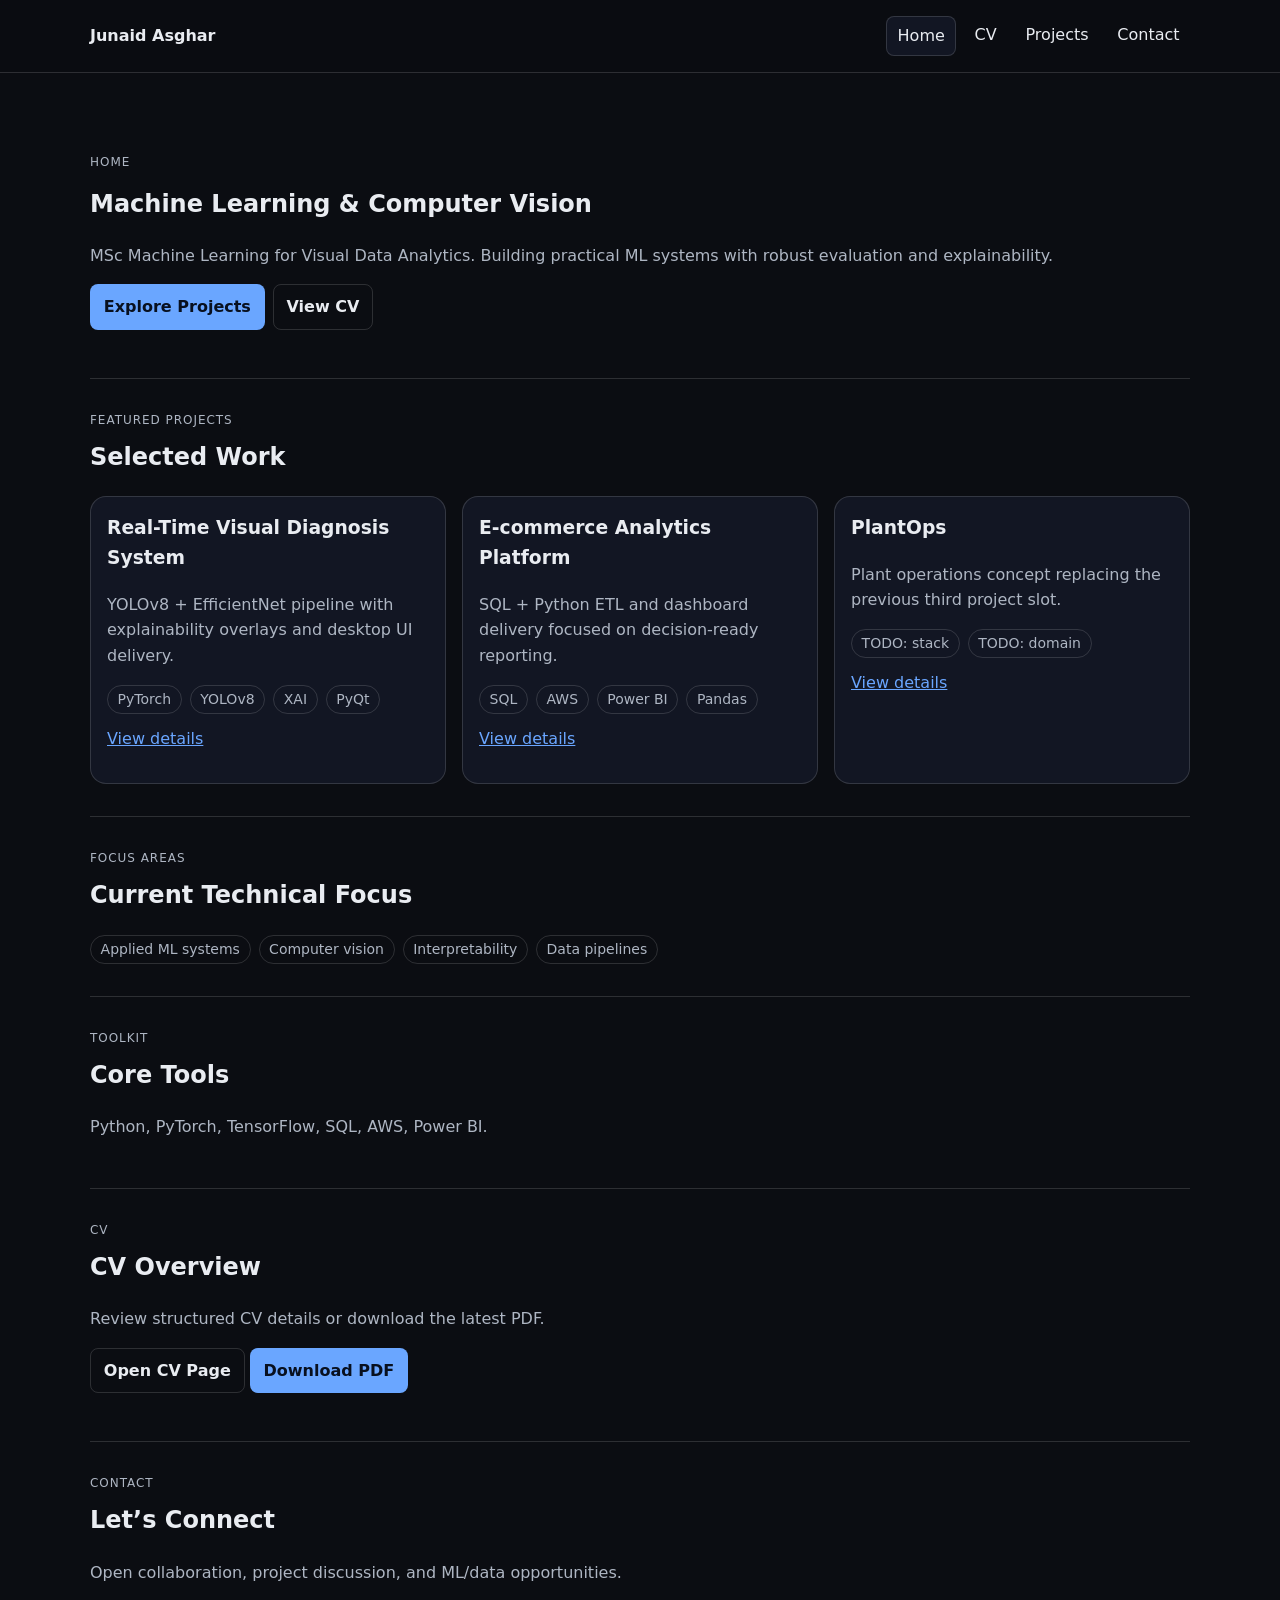
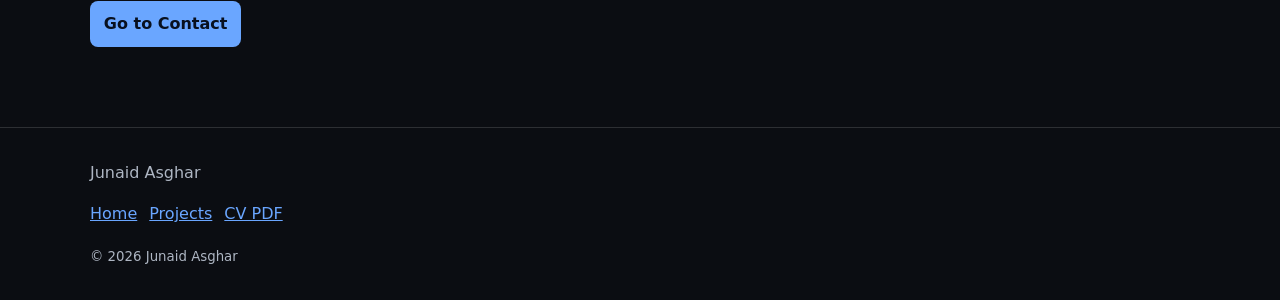
==== index.html @ 61a0ae65 "Refactor site into modular multi-page static architecture" ====
<!doctype html>
<html lang="en">
<head>
  <meta charset="utf-8" />
  <meta name="viewport" content="width=device-width,initial-scale=1" />
  <title>Junaid Asghar | Home</title>
  <meta name="description" content="Machine learning, computer vision, and analytics portfolio." />
  <link rel="stylesheet" href="assets/css/theme.css" />
  <link rel="stylesheet" href="assets/css/base.css" />
  <link rel="stylesheet" href="assets/css/layout.css" />
  <link rel="stylesheet" href="assets/css/components.css" />
  <link rel="stylesheet" href="assets/css/utilities.css" />
  <link rel="stylesheet" href="assets/css/animations.css" />
  <link rel="stylesheet" href="assets/css/pages/home.css" />
</head>
<body class="page-home">
  <a class="skip-link" href="#main-content">Skip to main content</a>
  <header class="site-header" data-site-header></header>

  <main id="main-content" class="site-main container">
    <section id="hero" class="hero stack" data-reveal>
      <p class="eyebrow">Home</p>
      <h1>Machine Learning & Computer Vision</h1>
      <p class="muted">MSc Machine Learning for Visual Data Analytics. Building practical ML systems with robust evaluation and explainability.</p>
      <div class="hero__cta">
        <a class="button" href="projects.html">Explore Projects</a>
        <a class="button button--ghost" href="cv.html">View CV</a>
      </div>
    </section>

    <section id="featured-projects" class="page-section" data-reveal>
      <p class="eyebrow">Featured Projects</p>
      <h2>Selected Work</h2>
      <div class="card-grid" data-home-projects></div>
    </section>

    <section id="focus-areas" class="page-section" data-reveal>
      <p class="eyebrow">Focus Areas</p>
      <h2>Current Technical Focus</h2>
      <ul class="tag-list">
        <li>Applied ML systems</li>
        <li>Computer vision</li>
        <li>Interpretability</li>
        <li>Data pipelines</li>
      </ul>
    </section>

    <section id="toolkit-teaser" class="page-section" data-reveal>
      <p class="eyebrow">Toolkit</p>
      <h2>Core Tools</h2>
      <p class="muted">Python, PyTorch, TensorFlow, SQL, AWS, Power BI.</p>
    </section>

    <section id="cv-teaser" class="page-section" data-reveal>
      <p class="eyebrow">CV</p>
      <h2>CV Overview</h2>
      <p class="muted">Review structured CV details or download the latest PDF.</p>
      <p>
        <a class="button button--ghost" href="cv.html">Open CV Page</a>
        <a class="button" href="assets/JunaidAsgharCV.pdf" target="_blank" rel="noreferrer">Download PDF</a>
      </p>
    </section>

    <section id="contact-cta" class="page-section" data-reveal>
      <p class="eyebrow">Contact</p>
      <h2>Let’s Connect</h2>
      <p class="muted">Open collaboration, project discussion, and ML/data opportunities.</p>
      <p><a class="button" href="contact.html">Go to Contact</a></p>
    </section>
  </main>

  <footer class="site-footer" data-site-footer></footer>

  <script type="module" src="assets/js/main.js"></script>
  <script type="module">
    import { projectsData } from "./assets/data/projects-data.js";

    const mount = document.querySelector("[data-home-projects]");
    if (mount) {
      mount.innerHTML = projectsData.slice(0, 3).map((project) => `
        <article class="card stack">
          <h3>${project.name || "TODO: Add project title"}</h3>
          <p class="muted">${project.summary || "TODO: Add verified project summary"}</p>
          <ul class="tag-list">${(project.tags || ["TODO: tag"]).map((tag) => `<li>${tag}</li>`).join("")}</ul>
          <p><a href="projects.html">View details</a></p>
        </article>
      `).join("");
    }
  </script>
</body>
</html>
---- assets/css/theme.css ----
:root {
  --color-bg: #0b0d12;
  --color-surface: #121623;
  --color-surface-2: #171d2c;
  --color-text: #e9ecf1;
  --color-muted: #aeb6c3;
  --color-accent: #6aa6ff;
  --color-border: rgba(255, 255, 255, 0.14);
  --focus-ring: 0 0 0 3px rgba(106, 166, 255, 0.4);

  --space-1: 0.25rem;
  --space-2: 0.5rem;
  --space-3: 0.75rem;
  --space-4: 1rem;
  --space-5: 1.5rem;
  --space-6: 2rem;
  --space-7: 3rem;

  --radius-sm: 0.5rem;
  --radius-md: 0.75rem;
  --radius-lg: 1rem;

  --font-sans: ui-sans-serif, system-ui, -apple-system, "Segoe UI", Roboto, Arial, sans-serif;
  --duration-fast: 160ms;
  --duration-base: 240ms;
  --easing-standard: ease;
}
---- assets/css/base.css ----
*,
*::before,
*::after {
  box-sizing: border-box;
}

html {
  scroll-behavior: smooth;
}

body {
  margin: 0;
  background: var(--color-bg);
  color: var(--color-text);
  font-family: var(--font-sans);
  line-height: 1.6;
}

img {
  max-width: 100%;
  display: block;
}

a {
  color: var(--color-accent);
}

a:focus-visible,
button:focus-visible {
  outline: none;
  box-shadow: var(--focus-ring);
}

h1,
h2,
h3,
h4,
p {
  margin-top: 0;
}

main {
  min-height: 60vh;
}
---- assets/css/layout.css ----
.container {
  width: min(1100px, 100% - 2rem);
  margin-inline: auto;
}

.site-header {
  border-bottom: 1px solid var(--color-border);
  background: rgba(11, 13, 18, 0.96);
  position: sticky;
  top: 0;
  z-index: 20;
}

.site-header__inner {
  display: flex;
  align-items: center;
  justify-content: space-between;
  gap: var(--space-4);
  padding-block: var(--space-4);
}

.site-main {
  padding-block: var(--space-6);
}

.page-section {
  padding-block: var(--space-6);
  border-top: 1px solid var(--color-border);
}

.page-section:first-child {
  border-top: 0;
  padding-top: 0;
}

.site-footer {
  border-top: 1px solid var(--color-border);
  padding-block: var(--space-6);
  color: var(--color-muted);
}
---- assets/css/components.css ----
.skip-link {
  position: absolute;
  left: -999px;
  top: auto;
}

.skip-link:focus {
  left: 1rem;
  top: 1rem;
  background: var(--color-accent);
  color: #08101f;
  font-weight: 700;
  padding: 0.6rem 0.85rem;
  border-radius: var(--radius-sm);
  z-index: 40;
}

.brand {
  color: var(--color-text);
  text-decoration: none;
  font-weight: 700;
}

.site-nav {
  display: flex;
  align-items: center;
  gap: var(--space-3);
}

.nav-toggle {
  display: none;
  border: 1px solid var(--color-border);
  border-radius: var(--radius-sm);
  background: transparent;
  color: var(--color-text);
  padding: 0.5rem 0.75rem;
}

.nav-links {
  display: flex;
  list-style: none;
  margin: 0;
  padding: 0;
  gap: var(--space-2);
}

.nav-links a {
  color: var(--color-text);
  text-decoration: none;
  display: inline-block;
  padding: 0.4rem 0.65rem;
  border-radius: var(--radius-sm);
}

.nav-links a[aria-current="page"] {
  background: var(--color-surface);
  border: 1px solid var(--color-border);
}

.button {
  display: inline-block;
  padding: 0.55rem 0.8rem;
  border-radius: var(--radius-sm);
  border: 1px solid transparent;
  background: var(--color-accent);
  color: #08101f;
  text-decoration: none;
  font-weight: 700;
}

.button--ghost {
  background: transparent;
  color: var(--color-text);
  border-color: var(--color-border);
}

.card-grid {
  display: grid;
  grid-template-columns: repeat(3, minmax(0, 1fr));
  gap: var(--space-4);
}

.card {
  background: var(--color-surface);
  border: 1px solid var(--color-border);
  border-radius: var(--radius-lg);
  padding: var(--space-4);
}

.tag-list,
.link-list,
.bullet-list {
  display: flex;
  flex-wrap: wrap;
  gap: var(--space-2);
  padding: 0;
  margin: 0;
  list-style: none;
}

.tag-list li {
  border: 1px solid var(--color-border);
  border-radius: 999px;
  padding: 0.15rem 0.6rem;
  color: var(--color-muted);
  font-size: 0.875rem;
}

.footer-links {
  list-style: none;
  display: flex;
  gap: var(--space-3);
  padding: 0;
}

@media (max-width: 900px) {
  .card-grid {
    grid-template-columns: 1fr;
  }

  .nav-toggle {
    display: inline-block;
  }

  .nav-links {
    display: none;
    position: absolute;
    top: calc(100% + 0.25rem);
    right: 1rem;
    background: var(--color-surface-2);
    border: 1px solid var(--color-border);
    border-radius: var(--radius-md);
    padding: var(--space-2);
    min-width: 12rem;
    flex-direction: column;
  }

  .site-nav[data-open="true"] .nav-links {
    display: flex;
  }
}
---- assets/css/utilities.css ----
.muted {
  color: var(--color-muted);
}

.eyebrow {
  text-transform: uppercase;
  letter-spacing: 0.08em;
  font-size: 0.75rem;
  color: var(--color-muted);
  margin-bottom: var(--space-2);
}

.stack > * + * {
  margin-top: var(--space-3);
}

.sr-only {
  position: absolute;
  width: 1px;
  height: 1px;
  padding: 0;
  margin: -1px;
  overflow: hidden;
  clip: rect(0, 0, 0, 0);
  border: 0;
}
---- assets/css/animations.css ----
[data-reveal] {
  opacity: 0;
  transform: translateY(12px);
  transition: opacity var(--duration-base) var(--easing-standard), transform var(--duration-base) var(--easing-standard);
}

[data-reveal].is-visible {
  opacity: 1;
  transform: translateY(0);
}

@media (prefers-reduced-motion: reduce) {
  html {
    scroll-behavior: auto;
  }

  [data-reveal] {
    opacity: 1;
    transform: none;
    transition: none;
  }
}
---- assets/css/pages/home.css ----
.page-home .hero {
  padding-block: var(--space-7);
}

.page-home .hero__cta {
  display: flex;
  gap: var(--space-2);
  flex-wrap: wrap;
}
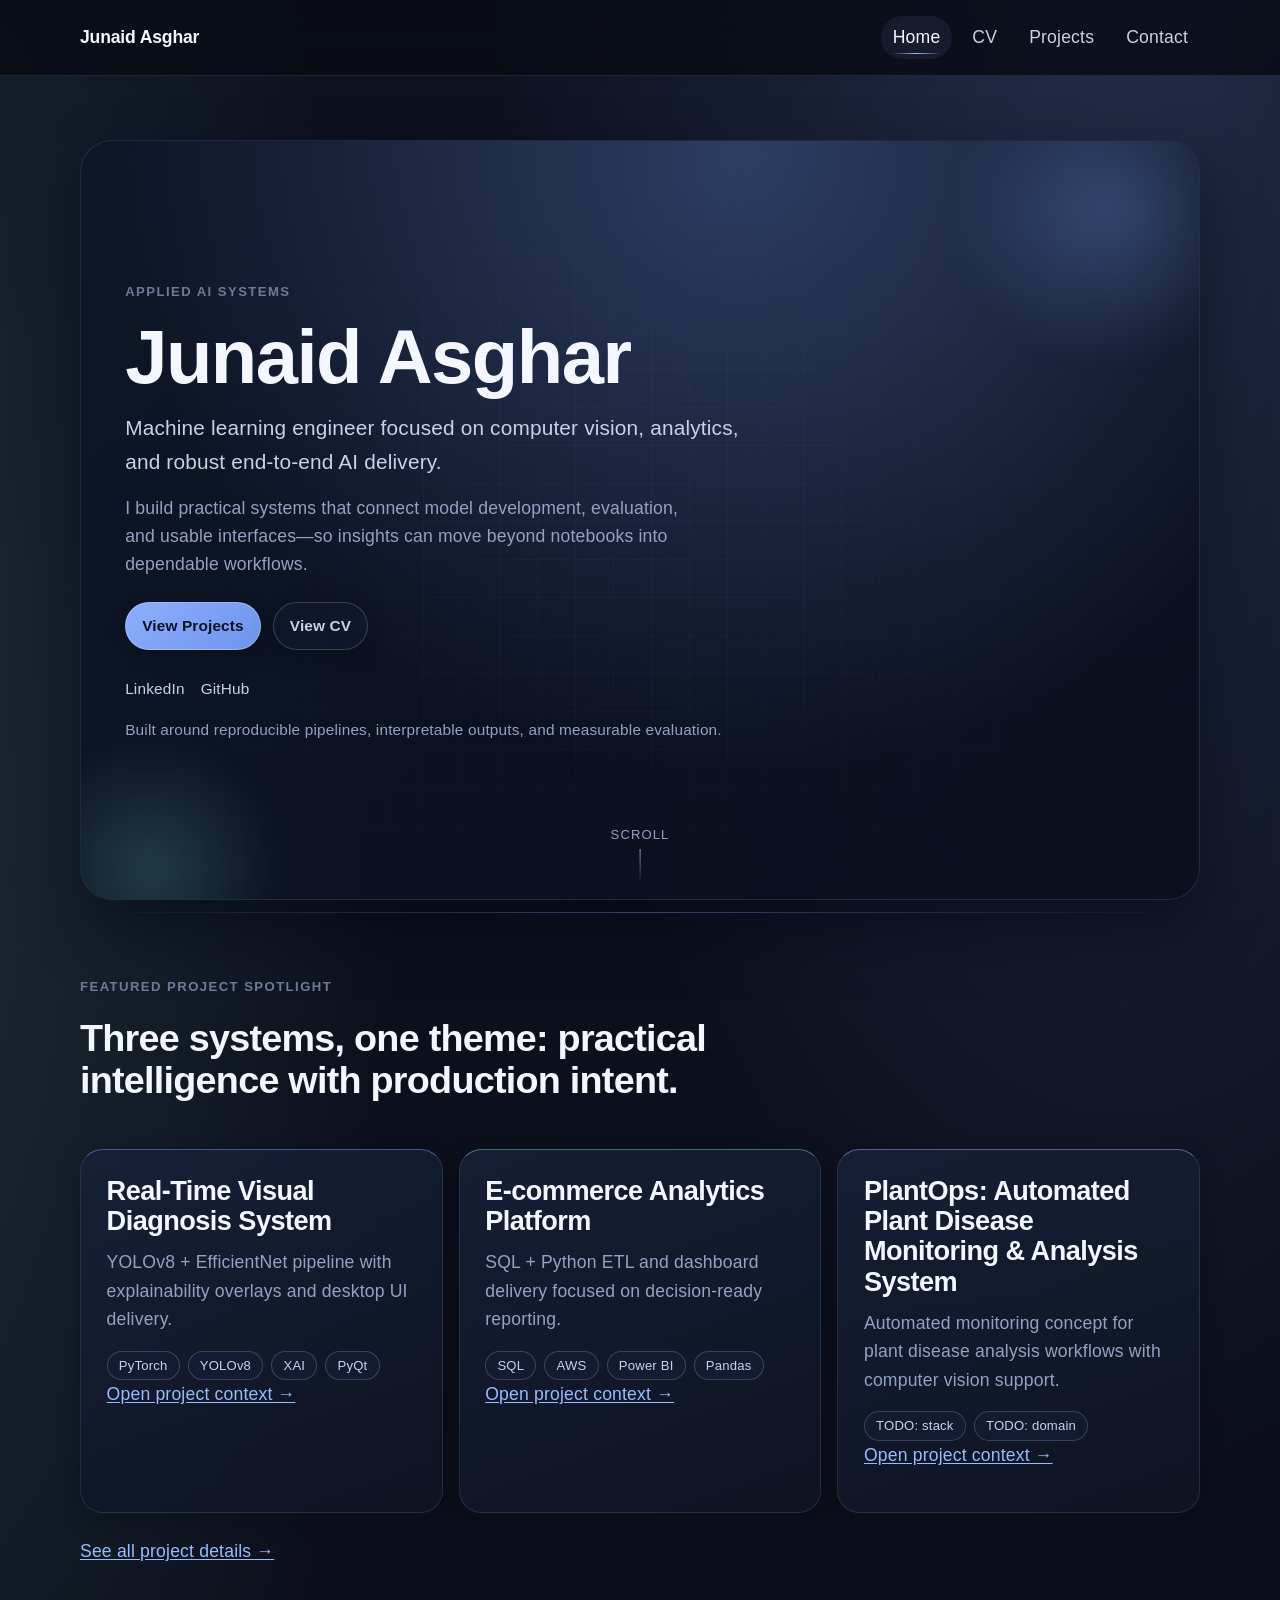
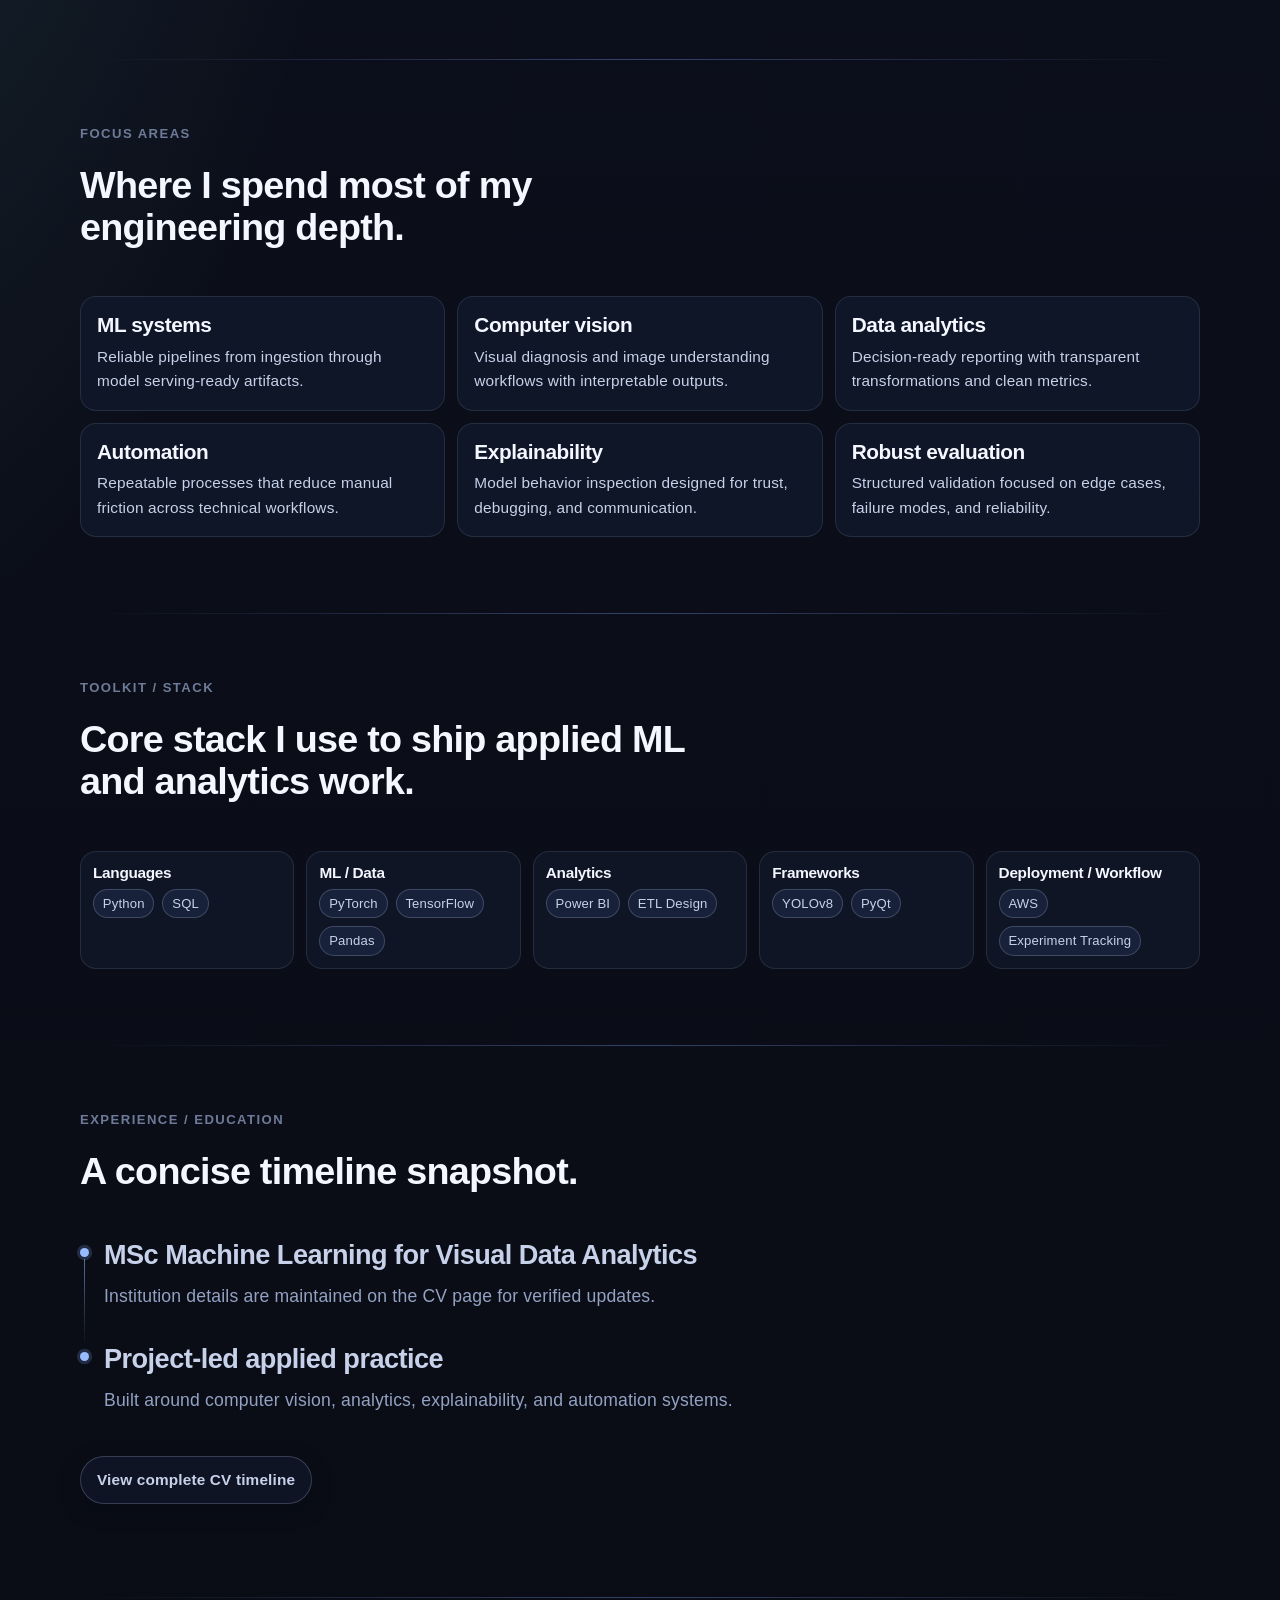
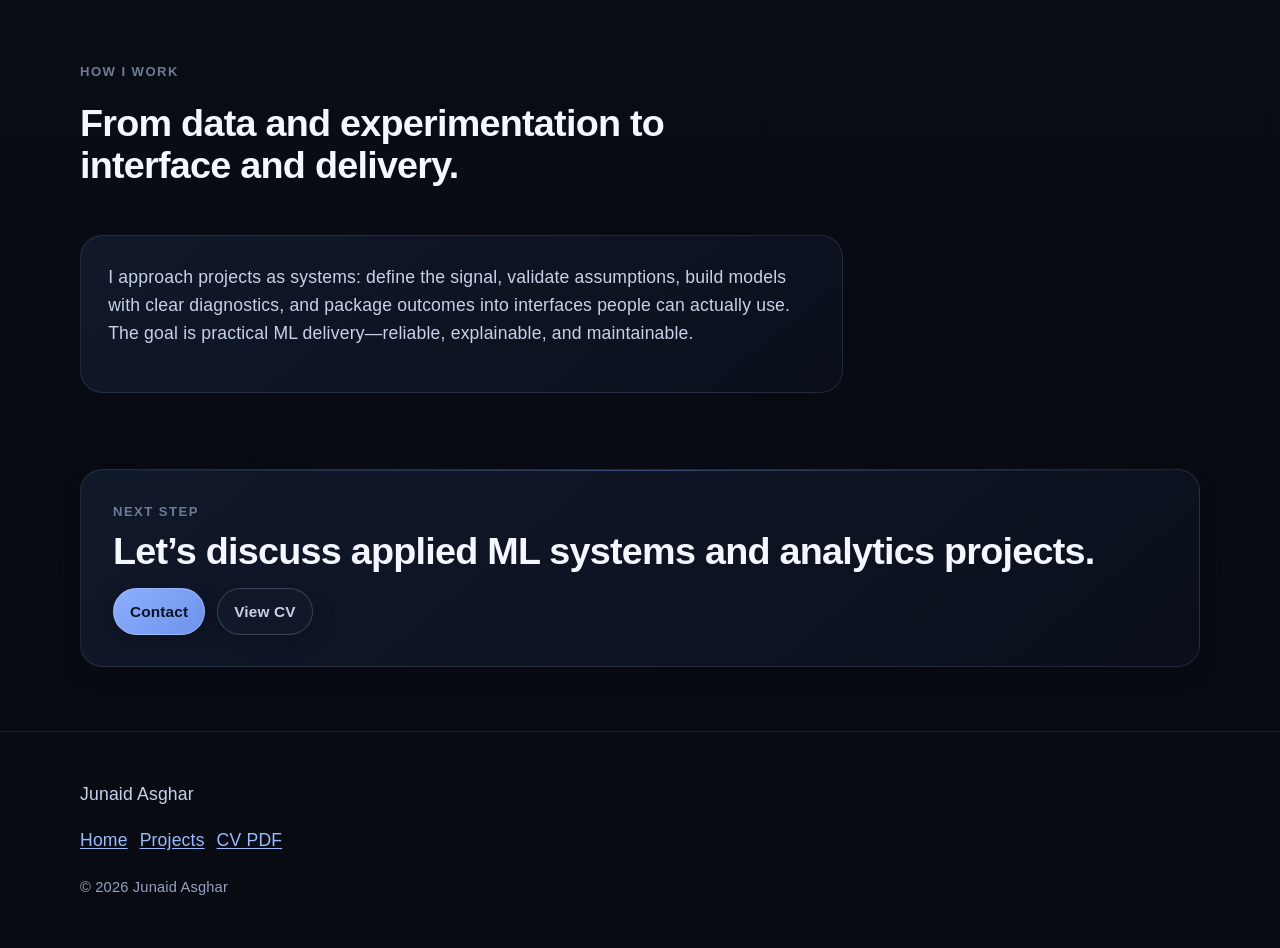
==== commit 6785dae9: "Redesign home page into cinematic premium landing experience" ====
--- a/index.html
+++ b/index.html
@@ -3,8 +3,8 @@
 <head>
   <meta charset="utf-8" />
   <meta name="viewport" content="width=device-width,initial-scale=1" />
-  <title>Junaid Asghar | Home</title>
-  <meta name="description" content="Machine learning, computer vision, and analytics portfolio." />
+  <title>Junaid Asghar | Applied ML Systems</title>
+  <meta name="description" content="Portfolio of Junaid Asghar focused on applied machine learning, computer vision, analytics, and production-minded AI systems." />
   <link rel="stylesheet" href="assets/css/theme.css" />
   <link rel="stylesheet" href="assets/css/base.css" />
   <link rel="stylesheet" href="assets/css/layout.css" />
@@ -18,54 +18,117 @@
   <header class="site-header" data-site-header></header>
 
   <main id="main-content" class="site-main container">
-    <section id="hero" class="hero stack" data-reveal>
-      <p class="eyebrow">Home</p>
-      <h1>Machine Learning & Computer Vision</h1>
-      <p class="muted">MSc Machine Learning for Visual Data Analytics. Building practical ML systems with robust evaluation and explainability.</p>
-      <div class="hero__cta">
-        <a class="button" href="projects.html">Explore Projects</a>
-        <a class="button button--ghost" href="cv.html">View CV</a>
+    <section id="hero" class="hero hero--cinematic" data-reveal>
+      <div class="hero__backdrop" aria-hidden="true">
+        <span class="hero__glow hero__glow--one"></span>
+        <span class="hero__glow hero__glow--two"></span>
+        <span class="hero__grid"></span>
+      </div>
+
+      <div class="hero__content">
+        <p class="eyebrow hero__kicker" data-stagger>Applied AI Systems</p>
+        <h1 class="hero__name" data-stagger>Junaid Asghar</h1>
+        <p class="hero__title" data-stagger>
+          Machine learning engineer focused on computer vision, analytics, and robust end-to-end AI delivery.
+        </p>
+        <p class="hero__intro muted" data-stagger>
+          I build practical systems that connect model development, evaluation, and usable interfaces—so insights can move beyond notebooks into dependable workflows.
+        </p>
+
+        <div class="hero__cta" data-stagger>
+          <a class="button button--cta" href="projects.html">View Projects</a>
+          <a class="button button--ghost button--cta" href="assets/JunaidAsgharCV.pdf" target="_blank" rel="noreferrer">View CV</a>
+        </div>
+
+        <ul class="hero__social" aria-label="Social links" data-stagger>
+          <li><a href="https://www.linkedin.com/in/junaid-asghar453/" target="_blank" rel="noreferrer">LinkedIn</a></li>
+          <li><a href="https://github.com/jasgh14" target="_blank" rel="noreferrer">GitHub</a></li>
+        </ul>
+
+        <p class="hero__microcopy" data-stagger>Built around reproducible pipelines, interpretable outputs, and measurable evaluation.</p>
+      </div>
+
+      <a class="hero__scroll-cue" href="#featured-spotlight" aria-label="Scroll to featured projects">
+        <span>Scroll</span>
+      </a>
+    </section>
+
+    <section id="featured-spotlight" class="page-section featured-spotlight" data-reveal>
+      <div class="section-header">
+        <p class="eyebrow">Featured Project Spotlight</p>
+        <h2>Three systems, one theme: practical intelligence with production intent.</h2>
+      </div>
+      <div class="spotlight-grid" data-home-projects></div>
+      <p class="featured-spotlight__link"><a href="projects.html">See all project details →</a></p>
+    </section>
+
+    <section id="focus-areas" class="page-section" data-reveal>
+      <div class="section-header">
+        <p class="eyebrow">Focus Areas</p>
+        <h2>Where I spend most of my engineering depth.</h2>
+      </div>
+      <div class="focus-areas-grid">
+        <article class="focus-pill"><h3>ML systems</h3><p>Reliable pipelines from ingestion through model serving-ready artifacts.</p></article>
+        <article class="focus-pill"><h3>Computer vision</h3><p>Visual diagnosis and image understanding workflows with interpretable outputs.</p></article>
+        <article class="focus-pill"><h3>Data analytics</h3><p>Decision-ready reporting with transparent transformations and clean metrics.</p></article>
+        <article class="focus-pill"><h3>Automation</h3><p>Repeatable processes that reduce manual friction across technical workflows.</p></article>
+        <article class="focus-pill"><h3>Explainability</h3><p>Model behavior inspection designed for trust, debugging, and communication.</p></article>
+        <article class="focus-pill"><h3>Robust evaluation</h3><p>Structured validation focused on edge cases, failure modes, and reliability.</p></article>
       </div>
     </section>
 
-    <section id="featured-projects" class="page-section" data-reveal>
-      <p class="eyebrow">Featured Projects</p>
-      <h2>Selected Work</h2>
-      <div class="card-grid" data-home-projects></div>
+    <section id="toolkit-strip" class="page-section" data-reveal>
+      <div class="section-header">
+        <p class="eyebrow">Toolkit / Stack</p>
+        <h2>Core stack I use to ship applied ML and analytics work.</h2>
+      </div>
+      <div class="stack-strip">
+        <article class="stack-strip__group"><h3>Languages</h3><ul><li>Python</li><li>SQL</li></ul></article>
+        <article class="stack-strip__group"><h3>ML / Data</h3><ul><li>PyTorch</li><li>TensorFlow</li><li>Pandas</li></ul></article>
+        <article class="stack-strip__group"><h3>Analytics</h3><ul><li>Power BI</li><li>ETL Design</li></ul></article>
+        <article class="stack-strip__group"><h3>Frameworks</h3><ul><li>YOLOv8</li><li>PyQt</li></ul></article>
+        <article class="stack-strip__group"><h3>Deployment / Workflow</h3><ul><li>AWS</li><li>Experiment Tracking</li></ul></article>
+      </div>
     </section>
 
-    <section id="focus-areas" class="page-section" data-reveal>
-      <p class="eyebrow">Focus Areas</p>
-      <h2>Current Technical Focus</h2>
-      <ul class="tag-list">
-        <li>Applied ML systems</li>
-        <li>Computer vision</li>
-        <li>Interpretability</li>
-        <li>Data pipelines</li>
-      </ul>
+    <section id="experience-education" class="page-section" data-reveal>
+      <div class="section-header">
+        <p class="eyebrow">Experience / Education</p>
+        <h2>A concise timeline snapshot.</h2>
+      </div>
+      <ol class="timeline timeline--teaser">
+        <li class="timeline__item">
+          <h3>MSc Machine Learning for Visual Data Analytics</h3>
+          <p class="muted">Institution details are maintained on the CV page for verified updates.</p>
+        </li>
+        <li class="timeline__item">
+          <h3>Project-led applied practice</h3>
+          <p class="muted">Built around computer vision, analytics, explainability, and automation systems.</p>
+        </li>
+      </ol>
+      <p><a class="button button--ghost" href="cv.html">View complete CV timeline</a></p>
     </section>
 
-    <section id="toolkit-teaser" class="page-section" data-reveal>
-      <p class="eyebrow">Toolkit</p>
-      <h2>Core Tools</h2>
-      <p class="muted">Python, PyTorch, TensorFlow, SQL, AWS, Power BI.</p>
+    <section id="approach" class="page-section" data-reveal>
+      <div class="section-header">
+        <p class="eyebrow">How I Work</p>
+        <h2>From data and experimentation to interface and delivery.</h2>
+      </div>
+      <article class="approach-panel">
+        <p>
+          I approach projects as systems: define the signal, validate assumptions, build models with clear diagnostics, and package outcomes into interfaces people can actually use.
+          The goal is practical ML delivery—reliable, explainable, and maintainable.
+        </p>
+      </article>
     </section>
 
-    <section id="cv-teaser" class="page-section" data-reveal>
-      <p class="eyebrow">CV</p>
-      <h2>CV Overview</h2>
-      <p class="muted">Review structured CV details or download the latest PDF.</p>
-      <p>
-        <a class="button button--ghost" href="cv.html">Open CV Page</a>
-        <a class="button" href="assets/JunaidAsgharCV.pdf" target="_blank" rel="noreferrer">Download PDF</a>
-      </p>
-    </section>
-
-    <section id="contact-cta" class="page-section" data-reveal>
-      <p class="eyebrow">Contact</p>
-      <h2>Let’s Connect</h2>
-      <p class="muted">Open collaboration, project discussion, and ML/data opportunities.</p>
-      <p><a class="button" href="contact.html">Go to Contact</a></p>
+    <section id="final-cta" class="page-section cta-ribbon" data-reveal>
+      <p class="eyebrow">Next Step</p>
+      <h2>Let’s discuss applied ML systems and analytics projects.</h2>
+      <div class="cta-ribbon__actions">
+        <a class="button button--cta" href="contact.html">Contact</a>
+        <a class="button button--ghost button--cta" href="assets/JunaidAsgharCV.pdf" target="_blank" rel="noreferrer">View CV</a>
+      </div>
     </section>
   </main>
 
@@ -75,16 +138,44 @@
   <script type="module">
     import { projectsData } from "./assets/data/projects-data.js";
 
+    const spotlightNames = [
+      "Real-Time Visual Diagnosis System",
+      "E-commerce Analytics Platform",
+      "PlantOps: Automated Plant Disease Monitoring & Analysis System"
+    ];
+
     const mount = document.querySelector("[data-home-projects]");
     if (mount) {
-      mount.innerHTML = projectsData.slice(0, 3).map((project) => `
-        <article class="card stack">
-          <h3>${project.name || "TODO: Add project title"}</h3>
-          <p class="muted">${project.summary || "TODO: Add verified project summary"}</p>
-          <ul class="tag-list">${(project.tags || ["TODO: tag"]).map((tag) => `<li>${tag}</li>`).join("")}</ul>
-          <p><a href="projects.html">View details</a></p>
-        </article>
-      `).join("");
+      const spotlightProjects = spotlightNames
+        .map((name) => projectsData.find((project) => project.name === name))
+        .filter(Boolean);
+
+      mount.innerHTML = spotlightProjects
+        .map((project, index) => `
+          <article class="spotlight-card spotlight-card--${index + 1}" data-stagger>
+            <h3>${project.name}</h3>
+            <p class="muted">${project.summary || "TODO: Add verified project summary."}</p>
+            <ul class="tag-list">${(project.tags || []).map((tag) => `<li>${tag}</li>`).join("")}</ul>
+            <p><a href="projects.html">Open project context →</a></p>
+          </article>
+        `)
+        .join("");
+    }
+
+    const staggerItems = document.querySelectorAll("[data-stagger]");
+    staggerItems.forEach((item, index) => {
+      item.style.transitionDelay = `${Math.min(index * 55, 380)}ms`;
+    });
+
+    const hero = document.querySelector(".hero--cinematic");
+    if (hero && !window.matchMedia("(prefers-reduced-motion: reduce)").matches) {
+      hero.addEventListener("pointermove", (event) => {
+        const rect = hero.getBoundingClientRect();
+        const x = ((event.clientX - rect.left) / rect.width) * 100;
+        const y = ((event.clientY - rect.top) / rect.height) * 100;
+        hero.style.setProperty("--hero-spot-x", `${x}%`);
+        hero.style.setProperty("--hero-spot-y", `${y}%`);
+      });
     }
   </script>
 </body>
--- a/assets/css/theme.css
+++ b/assets/css/theme.css
@@ -1,13 +1,51 @@
 :root {
-  --color-bg: #0b0d12;
-  --color-surface: #121623;
-  --color-surface-2: #171d2c;
-  --color-text: #e9ecf1;
-  --color-muted: #aeb6c3;
-  --color-accent: #6aa6ff;
-  --color-border: rgba(255, 255, 255, 0.14);
-  --focus-ring: 0 0 0 3px rgba(106, 166, 255, 0.4);
+  color-scheme: dark;
 
+  /* Core backgrounds */
+  --color-bg-canvas: #06070c;
+  --color-bg: #090b12;
+  --color-bg-elevated: #0d1120;
+
+  /* Surface layers */
+  --color-surface-1: rgba(18, 25, 42, 0.72);
+  --color-surface-2: rgba(24, 33, 56, 0.8);
+  --color-surface-3: rgba(32, 42, 70, 0.86);
+  --color-surface-solid: #131a2d;
+
+  /* Legacy aliases */
+  --color-surface: var(--color-surface-1);
+  --color-muted: var(--color-text-muted);
+
+  /* Text hierarchy */
+  --color-text: #f4f7ff;
+  --color-text-soft: #c7d2ea;
+  --color-text-muted: #93a2c2;
+  --color-text-subtle: #6e7b98;
+
+  /* Accent system */
+  --color-accent: #7fa8ff;
+  --color-accent-strong: #99bbff;
+  --color-accent-emphasis: #77e0cb;
+  --color-accent-glow: rgba(127, 168, 255, 0.36);
+
+  /* Borders and dividers */
+  --color-border-soft: rgba(198, 214, 255, 0.12);
+  --color-border: rgba(198, 214, 255, 0.22);
+  --color-border-strong: rgba(205, 219, 255, 0.35);
+  --color-divider: linear-gradient(90deg, rgba(127, 168, 255, 0), rgba(127, 168, 255, 0.35), rgba(127, 168, 255, 0));
+
+  /* Shadows and glow */
+  --shadow-sm: 0 6px 20px rgba(6, 10, 20, 0.36);
+  --shadow-md: 0 14px 38px rgba(4, 8, 20, 0.42);
+  --shadow-lg: 0 28px 64px rgba(2, 6, 18, 0.48);
+  --shadow-glow: 0 0 0 1px rgba(153, 187, 255, 0.18), 0 0 32px rgba(127, 168, 255, 0.16);
+
+  /* Blur and glass */
+  --glass-blur-sm: blur(8px);
+  --glass-blur-md: blur(16px);
+  --glass-border: linear-gradient(135deg, rgba(255, 255, 255, 0.26), rgba(255, 255, 255, 0.04));
+
+  /* Spacing scale */
   --space-1: 0.25rem;
   --space-2: 0.5rem;
   --space-3: 0.75rem;
@@ -15,13 +53,49 @@
   --space-5: 1.5rem;
   --space-6: 2rem;
   --space-7: 3rem;
+  --space-8: 4rem;
+  --space-9: 5rem;
+  --space-10: 7rem;
 
-  --radius-sm: 0.5rem;
-  --radius-md: 0.75rem;
-  --radius-lg: 1rem;
+  /* Radius scale */
+  --radius-2xs: 0.35rem;
+  --radius-xs: 0.5rem;
+  --radius-sm: 0.75rem;
+  --radius-md: 1rem;
+  --radius-lg: 1.4rem;
+  --radius-xl: 2rem;
+  --radius-pill: 999px;
 
-  --font-sans: ui-sans-serif, system-ui, -apple-system, "Segoe UI", Roboto, Arial, sans-serif;
+  /* Typography scale */
+  --font-sans: "Inter", "Manrope", "Satoshi", "Segoe UI", Roboto, Arial, sans-serif;
+  --font-display: "Sora", "Plus Jakarta Sans", "Avenir Next", "Inter", sans-serif;
+  --font-mono: ui-monospace, SFMono-Regular, Menlo, Monaco, Consolas, "Liberation Mono", monospace;
+
+  --text-xs: clamp(0.75rem, 0.72rem + 0.14vw, 0.82rem);
+  --text-sm: clamp(0.875rem, 0.84rem + 0.18vw, 0.96rem);
+  --text-base: clamp(1rem, 0.96rem + 0.24vw, 1.1rem);
+  --text-md: clamp(1.125rem, 1.05rem + 0.35vw, 1.3rem);
+  --text-lg: clamp(1.35rem, 1.2rem + 0.62vw, 1.7rem);
+  --text-xl: clamp(1.7rem, 1.4rem + 1.2vw, 2.4rem);
+  --text-2xl: clamp(2.2rem, 1.8rem + 2vw, 3.2rem);
+
+  --leading-tight: 1.12;
+  --leading-base: 1.6;
+  --leading-relaxed: 1.75;
+
+  /* Containers */
+  --container-narrow: 760px;
+  --container-base: 1120px;
+  --container-wide: 1320px;
+
+  /* Motion */
+  --duration-instant: 80ms;
   --duration-fast: 160ms;
-  --duration-base: 240ms;
-  --easing-standard: ease;
+  --duration-base: 260ms;
+  --duration-slow: 480ms;
+  --duration-glide: 720ms;
+  --easing-standard: cubic-bezier(0.2, 0.72, 0.22, 1);
+  --easing-emphasis: cubic-bezier(0.22, 1, 0.36, 1);
+
+  --focus-ring: 0 0 0 2px rgba(8, 11, 20, 0.95), 0 0 0 4px rgba(127, 168, 255, 0.72);
 }
--- a/assets/css/base.css
+++ b/assets/css/base.css
@@ -10,10 +10,30 @@
 
 body {
   margin: 0;
-  background: var(--color-bg);
+  min-height: 100vh;
+  background:
+    radial-gradient(70% 58% at 88% -6%, rgba(127, 168, 255, 0.2), transparent 72%),
+    radial-gradient(60% 46% at -14% 20%, rgba(119, 224, 203, 0.15), transparent 76%),
+    linear-gradient(180deg, var(--color-bg-elevated), var(--color-bg));
   color: var(--color-text);
   font-family: var(--font-sans);
-  line-height: 1.6;
+  font-size: var(--text-base);
+  line-height: var(--leading-base);
+  letter-spacing: 0.01em;
+  position: relative;
+}
+
+body::before {
+  content: "";
+  position: fixed;
+  inset: 0;
+  pointer-events: none;
+  background-image:
+    linear-gradient(rgba(255, 255, 255, 0.02) 1px, transparent 1px),
+    linear-gradient(90deg, rgba(255, 255, 255, 0.02) 1px, transparent 1px);
+  background-size: 44px 44px;
+  mask-image: radial-gradient(circle at center, black 12%, transparent 82%);
+  z-index: -1;
 }
 
 img {
@@ -22,11 +42,18 @@
 }
 
 a {
-  color: var(--color-accent);
+  color: var(--color-accent-strong);
+  text-underline-offset: 0.14em;
+}
+
+a:hover {
+  color: var(--color-text);
 }
 
 a:focus-visible,
-button:focus-visible {
+button:focus-visible,
+[role="button"]:focus-visible,
+[tabindex]:focus-visible {
   outline: none;
   box-shadow: var(--focus-ring);
 }
@@ -39,6 +66,59 @@
   margin-top: 0;
 }
 
+h1,
+h2,
+h3,
+h4 {
+  font-family: var(--font-display);
+  letter-spacing: -0.02em;
+  line-height: var(--leading-tight);
+}
+
+h1 {
+  font-size: var(--text-2xl);
+  margin-bottom: var(--space-5);
+}
+
+h2 {
+  font-size: var(--text-xl);
+  margin-bottom: var(--space-4);
+}
+
+h3 {
+  font-size: var(--text-lg);
+  margin-bottom: var(--space-3);
+}
+
+h4 {
+  font-size: var(--text-md);
+  margin-bottom: var(--space-2);
+}
+
+p,
+li {
+  color: var(--color-text-soft);
+}
+
 main {
   min-height: 60vh;
 }
+
+@media (max-width: 700px) {
+  body {
+    background:
+      radial-gradient(80% 50% at 82% -6%, rgba(127, 168, 255, 0.14), transparent 72%),
+      radial-gradient(70% 45% at -20% 24%, rgba(119, 224, 203, 0.12), transparent 74%),
+      linear-gradient(180deg, var(--color-bg-elevated), var(--color-bg));
+  }
+
+  body::before {
+    opacity: 0.45;
+  }
+}
+
+@media (prefers-reduced-motion: reduce) {
+  html {
+    scroll-behavior: auto;
+  }
+}
--- a/assets/css/layout.css
+++ b/assets/css/layout.css
@@ -1,11 +1,23 @@
-.container {
-  width: min(1100px, 100% - 2rem);
+.container,
+.container--base {
+  width: min(var(--container-base), calc(100% - 2.5rem));
+  margin-inline: auto;
+}
+
+.container--narrow {
+  width: min(var(--container-narrow), calc(100% - 2.5rem));
+  margin-inline: auto;
+}
+
+.container--wide {
+  width: min(var(--container-wide), calc(100% - 2.5rem));
   margin-inline: auto;
 }
 
 .site-header {
-  border-bottom: 1px solid var(--color-border);
-  background: rgba(11, 13, 18, 0.96);
+  border-bottom: 1px solid var(--color-border-soft);
+  background: rgba(8, 11, 20, 0.82);
+  backdrop-filter: var(--glass-blur-md);
   position: sticky;
   top: 0;
   z-index: 20;
@@ -20,21 +32,109 @@
 }
 
 .site-main {
-  padding-block: var(--space-6);
+  padding-block: var(--space-8);
 }
 
 .page-section {
-  padding-block: var(--space-6);
-  border-top: 1px solid var(--color-border);
+  position: relative;
+  padding-block: var(--space-8);
+}
+
+.page-section::before {
+  content: "";
+  position: absolute;
+  top: 0;
+  left: 0;
+  right: 0;
+  height: 1px;
+  background: var(--color-divider);
 }
 
 .page-section:first-child {
-  border-top: 0;
   padding-top: 0;
 }
 
+.page-section:first-child::before {
+  display: none;
+}
+
+.section-shell {
+  border: 1px solid var(--color-border-soft);
+  background: var(--color-surface-1);
+  backdrop-filter: var(--glass-blur-sm);
+  border-radius: var(--radius-lg);
+  padding: clamp(1.25rem, 1rem + 1vw, 2.2rem);
+  box-shadow: var(--shadow-sm);
+}
+
 .site-footer {
-  border-top: 1px solid var(--color-border);
-  padding-block: var(--space-6);
-  color: var(--color-muted);
+  border-top: 1px solid var(--color-border-soft);
+  padding-block: var(--space-7);
+  color: var(--color-text-muted);
 }
+
+.grid-2,
+.grid-3,
+.grid-4 {
+  display: grid;
+  gap: var(--space-5);
+}
+
+.grid-2 {
+  grid-template-columns: repeat(2, minmax(0, 1fr));
+}
+
+.grid-3 {
+  grid-template-columns: repeat(3, minmax(0, 1fr));
+}
+
+.grid-4 {
+  grid-template-columns: repeat(4, minmax(0, 1fr));
+}
+
+.section-header {
+  display: grid;
+  gap: var(--space-3);
+  margin-bottom: var(--space-6);
+  max-width: 68ch;
+}
+
+@media (max-width: 1100px) {
+  .grid-4 {
+    grid-template-columns: repeat(2, minmax(0, 1fr));
+  }
+}
+
+@media (max-width: 900px) {
+  .site-main {
+    padding-block: var(--space-7);
+  }
+
+  .page-section {
+    padding-block: var(--space-7);
+  }
+
+  .grid-2,
+  .grid-3,
+  .grid-4 {
+    grid-template-columns: 1fr;
+    gap: var(--space-4);
+  }
+}
+
+@media (max-width: 640px) {
+  .container,
+  .container--base,
+  .container--narrow,
+  .container--wide {
+    width: calc(100% - 1.4rem);
+  }
+
+  .site-main {
+    padding-block: var(--space-6);
+  }
+
+  .page-section {
+    padding-block: var(--space-6);
+  }
+}
--- a/assets/css/components.css
+++ b/assets/css/components.css
@@ -7,11 +7,11 @@
 .skip-link:focus {
   left: 1rem;
   top: 1rem;
-  background: var(--color-accent);
+  background: linear-gradient(140deg, var(--color-accent-strong), #b9ceff);
   color: #08101f;
   font-weight: 700;
   padding: 0.6rem 0.85rem;
-  border-radius: var(--radius-sm);
+  border-radius: var(--radius-xs);
   z-index: 40;
 }
 
@@ -19,6 +19,8 @@
   color: var(--color-text);
   text-decoration: none;
   font-weight: 700;
+  font-family: var(--font-display);
+  letter-spacing: -0.01em;
 }
 
 .site-nav {
@@ -30,8 +32,8 @@
 .nav-toggle {
   display: none;
   border: 1px solid var(--color-border);
-  border-radius: var(--radius-sm);
-  background: transparent;
+  border-radius: var(--radius-xs);
+  background: var(--color-surface-2);
   color: var(--color-text);
   padding: 0.5rem 0.75rem;
 }
@@ -45,33 +47,76 @@
 }
 
 .nav-links a {
-  color: var(--color-text);
+  position: relative;
+  color: var(--color-text-soft);
   text-decoration: none;
   display: inline-block;
-  padding: 0.4rem 0.65rem;
-  border-radius: var(--radius-sm);
-}
-
+  padding: 0.45rem 0.75rem;
+  border-radius: var(--radius-pill);
+  transition: color var(--duration-fast) var(--easing-standard), background-color var(--duration-base) var(--easing-standard);
+}
+
+.nav-links a::after {
+  content: "";
+  position: absolute;
+  left: 0.7rem;
+  right: 0.7rem;
+  bottom: 0.26rem;
+  height: 1.5px;
+  background: linear-gradient(90deg, transparent, var(--color-accent-strong), transparent);
+  opacity: 0;
+  transform: scaleX(0.6);
+  transition: opacity var(--duration-fast) var(--easing-standard), transform var(--duration-fast) var(--easing-standard);
+}
+
+.nav-links a:hover,
 .nav-links a[aria-current="page"] {
-  background: var(--color-surface);
-  border: 1px solid var(--color-border);
+  color: var(--color-text);
+  background: rgba(149, 178, 255, 0.08);
+}
+
+.nav-links a:hover::after,
+.nav-links a[aria-current="page"]::after {
+  opacity: 1;
+  transform: scaleX(1);
 }
 
 .button {
-  display: inline-block;
-  padding: 0.55rem 0.8rem;
-  border-radius: var(--radius-sm);
-  border: 1px solid transparent;
-  background: var(--color-accent);
-  color: #08101f;
+  --button-bg: linear-gradient(140deg, #8eaffe, #6e93eb);
+  --button-text: #0a1222;
+
+  display: inline-flex;
+  align-items: center;
+  justify-content: center;
+  gap: 0.45rem;
+  padding: 0.65rem 1rem;
+  border-radius: var(--radius-pill);
+  border: 1px solid rgba(203, 219, 255, 0.42);
+  background: var(--button-bg);
+  color: var(--button-text);
   text-decoration: none;
   font-weight: 700;
+  font-size: var(--text-sm);
+  letter-spacing: 0.01em;
+  box-shadow: var(--shadow-sm);
+  transition: transform var(--duration-fast) var(--easing-emphasis), box-shadow var(--duration-base) var(--easing-standard), filter var(--duration-fast) var(--easing-standard);
+}
+
+.button:hover {
+  transform: translateY(-1px);
+  box-shadow: var(--shadow-md), var(--shadow-glow);
+  filter: saturate(1.08);
+}
+
+.button:active {
+  transform: translateY(0);
 }
 
 .button--ghost {
-  background: transparent;
-  color: var(--color-text);
+  --button-bg: rgba(19, 27, 46, 0.62);
+  --button-text: var(--color-text-soft);
   border-color: var(--color-border);
+  backdrop-filter: var(--glass-blur-sm);
 }
 
 .card-grid {
@@ -80,14 +125,50 @@
   gap: var(--space-4);
 }
 
-.card {
-  background: var(--color-surface);
-  border: 1px solid var(--color-border);
+.card,
+.panel {
+  background: var(--color-surface-1);
+  border: 1px solid var(--color-border-soft);
   border-radius: var(--radius-lg);
+  padding: clamp(1rem, 0.85rem + 0.8vw, 1.5rem);
+  box-shadow: var(--shadow-sm);
+  backdrop-filter: var(--glass-blur-sm);
+}
+
+.card:hover,
+.panel:hover {
+  border-color: var(--color-border);
+  box-shadow: var(--shadow-md);
+}
+
+.panel--glass {
+  background: linear-gradient(160deg, rgba(32, 44, 74, 0.55), rgba(18, 24, 40, 0.78));
+}
+
+.metric-tile {
+  border-radius: var(--radius-md);
+  border: 1px solid var(--color-border-soft);
+  background: rgba(19, 28, 50, 0.74);
   padding: var(--space-4);
 }
 
+.metric-tile__label {
+  font-size: var(--text-xs);
+  text-transform: uppercase;
+  letter-spacing: 0.08em;
+  color: var(--color-text-muted);
+}
+
+.metric-tile__value {
+  font-family: var(--font-display);
+  font-size: var(--text-xl);
+  color: var(--color-text);
+  line-height: 1;
+  margin-block: var(--space-2) var(--space-1);
+}
+
 .tag-list,
+.pill-group,
 .link-list,
 .bullet-list {
   display: flex;
@@ -98,12 +179,91 @@
   list-style: none;
 }
 
-.tag-list li {
+.tag-list li,
+.pill,
+.pill-group > * {
   border: 1px solid var(--color-border);
-  border-radius: 999px;
-  padding: 0.15rem 0.6rem;
-  color: var(--color-muted);
-  font-size: 0.875rem;
+  border-radius: var(--radius-pill);
+  padding: 0.2rem 0.7rem;
+  color: var(--color-text-soft);
+  background: rgba(20, 30, 52, 0.72);
+  font-size: var(--text-xs);
+}
+
+.inline-meta {
+  display: flex;
+  align-items: center;
+  flex-wrap: wrap;
+  gap: var(--space-2);
+  color: var(--color-text-muted);
+  font-size: var(--text-sm);
+}
+
+.inline-meta > * + *::before {
+  content: "•";
+  margin-right: var(--space-2);
+  color: var(--color-text-subtle);
+}
+
+.feature-callout {
+  border-left: 3px solid rgba(153, 187, 255, 0.7);
+  background: linear-gradient(120deg, rgba(140, 170, 255, 0.15), rgba(19, 28, 50, 0.45));
+  border-radius: var(--radius-md);
+  padding: var(--space-4) var(--space-5);
+}
+
+.timeline {
+  list-style: none;
+  padding: 0;
+  margin: 0;
+  display: grid;
+  gap: var(--space-4);
+}
+
+.timeline__item {
+  position: relative;
+  padding-left: 1.5rem;
+}
+
+.timeline__item::before {
+  content: "";
+  position: absolute;
+  top: 0.5rem;
+  left: 0;
+  width: 0.58rem;
+  height: 0.58rem;
+  border-radius: 50%;
+  background: var(--color-accent-strong);
+  box-shadow: 0 0 0 0.2rem rgba(127, 168, 255, 0.2);
+}
+
+.timeline__item::after {
+  content: "";
+  position: absolute;
+  top: 1.2rem;
+  left: 0.28rem;
+  bottom: -1.2rem;
+  width: 1px;
+  background: linear-gradient(180deg, rgba(153, 187, 255, 0.55), transparent);
+}
+
+.timeline__item:last-child::after {
+  display: none;
+}
+
+.spotlight-wrap {
+  position: relative;
+  isolation: isolate;
+  overflow: clip;
+}
+
+.spotlight-wrap::after {
+  content: "";
+  position: absolute;
+  inset: -35%;
+  z-index: -1;
+  background: radial-gradient(circle at var(--spot-x, 50%) var(--spot-y, 15%), rgba(153, 187, 255, 0.16), transparent 46%);
+  pointer-events: none;
 }
 
 .footer-links {
@@ -125,13 +285,15 @@
   .nav-links {
     display: none;
     position: absolute;
-    top: calc(100% + 0.25rem);
-    right: 1rem;
-    background: var(--color-surface-2);
+    top: calc(100% + 0.35rem);
+    right: 0.7rem;
+    background: rgba(18, 26, 44, 0.92);
     border: 1px solid var(--color-border);
     border-radius: var(--radius-md);
+    backdrop-filter: var(--glass-blur-md);
+    box-shadow: var(--shadow-md);
     padding: var(--space-2);
-    min-width: 12rem;
+    min-width: 12.4rem;
     flex-direction: column;
   }
 
--- a/assets/css/utilities.css
+++ b/assets/css/utilities.css
@@ -1,17 +1,34 @@
 .muted {
-  color: var(--color-muted);
+  color: var(--color-text-muted);
 }
 
 .eyebrow {
   text-transform: uppercase;
-  letter-spacing: 0.08em;
-  font-size: 0.75rem;
-  color: var(--color-muted);
+  letter-spacing: 0.11em;
+  font-size: var(--text-xs);
+  color: var(--color-text-subtle);
   margin-bottom: var(--space-2);
+  font-weight: 600;
 }
 
 .stack > * + * {
   margin-top: var(--space-3);
+}
+
+.reveal-up {
+  opacity: 0;
+  transform: translateY(16px);
+  transition: opacity var(--duration-base) var(--easing-standard), transform var(--duration-base) var(--easing-standard);
+}
+
+.reveal-up.is-visible {
+  opacity: 1;
+  transform: translateY(0);
+}
+
+.stagger-group > * {
+  --stagger-step: 80ms;
+  transition-delay: calc(var(--stagger-index, 0) * var(--stagger-step));
 }
 
 .sr-only {
@@ -24,3 +41,15 @@
   clip: rect(0, 0, 0, 0);
   border: 0;
 }
+
+@media (prefers-reduced-motion: reduce) {
+  .reveal-up {
+    opacity: 1;
+    transform: none;
+    transition: none;
+  }
+
+  .stagger-group > * {
+    transition-delay: 0ms;
+  }
+}
--- a/assets/css/animations.css
+++ b/assets/css/animations.css
@@ -1,20 +1,33 @@
 [data-reveal] {
   opacity: 0;
-  transform: translateY(12px);
-  transition: opacity var(--duration-base) var(--easing-standard), transform var(--duration-base) var(--easing-standard);
+  transform: translateY(14px) scale(0.99);
+  transition:
+    opacity var(--duration-base) var(--easing-standard),
+    transform var(--duration-base) var(--easing-emphasis);
 }
 
 [data-reveal].is-visible {
   opacity: 1;
-  transform: translateY(0);
+  transform: translateY(0) scale(1);
+}
+
+[data-reveal="left"] {
+  transform: translateX(-16px);
+}
+
+[data-reveal="right"] {
+  transform: translateX(16px);
+}
+
+[data-reveal="left"].is-visible,
+[data-reveal="right"].is-visible {
+  transform: translateX(0);
 }
 
 @media (prefers-reduced-motion: reduce) {
-  html {
-    scroll-behavior: auto;
-  }
-
-  [data-reveal] {
+  [data-reveal],
+  [data-reveal="left"],
+  [data-reveal="right"] {
     opacity: 1;
     transform: none;
     transition: none;
--- a/assets/css/pages/home.css
+++ b/assets/css/pages/home.css
@@ -1,9 +1,331 @@
-.page-home .hero {
-  padding-block: var(--space-7);
-}
-
-.page-home .hero__cta {
+.page-home .site-main {
+  display: grid;
+  gap: var(--space-3);
+}
+
+.page-home .hero--cinematic {
+  --hero-spot-x: 55%;
+  --hero-spot-y: 24%;
+
+  position: relative;
+  min-height: min(88vh, 760px);
+  display: grid;
+  align-items: center;
+  border: 1px solid var(--color-border-soft);
+  border-radius: var(--radius-xl);
+  padding: clamp(1.4rem, 1rem + 2.2vw, 3rem);
+  overflow: hidden;
+  isolation: isolate;
+  background: linear-gradient(140deg, rgba(14, 22, 40, 0.92), rgba(10, 14, 28, 0.88));
+  box-shadow: var(--shadow-lg);
+}
+
+.page-home .hero__backdrop {
+  position: absolute;
+  inset: 0;
+  z-index: -1;
+  pointer-events: none;
+}
+
+.page-home .hero__backdrop::before {
+  content: "";
+  position: absolute;
+  inset: -42%;
+  background: radial-gradient(circle at var(--hero-spot-x) var(--hero-spot-y), rgba(127, 168, 255, 0.28), transparent 40%);
+  transition: background-position var(--duration-slow) var(--easing-standard);
+}
+
+.page-home .hero__glow {
+  position: absolute;
+  border-radius: 999px;
+  filter: blur(14px);
+}
+
+.page-home .hero__glow--one {
+  width: 340px;
+  height: 340px;
+  top: -100px;
+  right: -80px;
+  background: radial-gradient(circle, rgba(128, 170, 255, 0.25), transparent 64%);
+}
+
+.page-home .hero__glow--two {
+  width: 280px;
+  height: 280px;
+  bottom: -110px;
+  left: -70px;
+  background: radial-gradient(circle, rgba(118, 224, 203, 0.2), transparent 66%);
+}
+
+.page-home .hero__grid {
+  position: absolute;
+  inset: 0;
+  background-image:
+    linear-gradient(rgba(169, 192, 245, 0.09) 1px, transparent 1px),
+    linear-gradient(90deg, rgba(169, 192, 245, 0.09) 1px, transparent 1px);
+  background-size: 38px 38px;
+  opacity: 0.35;
+  mask-image: radial-gradient(circle at center, black 20%, transparent 84%);
+}
+
+.page-home .hero__content {
+  max-width: 66ch;
+}
+
+.page-home .hero__kicker {
+  margin-bottom: var(--space-3);
+}
+
+.page-home .hero__name {
+  font-size: clamp(2.2rem, 1.4rem + 4.4vw, 4.75rem);
+  margin-bottom: var(--space-3);
+}
+
+.page-home .hero__title {
+  font-size: var(--text-md);
+  max-width: 60ch;
+  margin-bottom: var(--space-4);
+}
+
+.page-home .hero__intro {
+  max-width: 58ch;
+  margin-bottom: var(--space-5);
+}
+
+.page-home [data-stagger] {
+  transition: opacity var(--duration-base) var(--easing-standard), transform var(--duration-base) var(--easing-emphasis);
+}
+
+.page-home .hero__cta,
+.page-home .cta-ribbon__actions {
   display: flex;
+  gap: var(--space-3);
+  flex-wrap: wrap;
+}
+
+.page-home .button--cta {
+  position: relative;
+  overflow: hidden;
+}
+
+.page-home .button--cta::before {
+  content: "";
+  position: absolute;
+  inset: auto -45% -125% auto;
+  width: 140%;
+  height: 170%;
+  background: radial-gradient(circle, rgba(255, 255, 255, 0.32), transparent 58%);
+  opacity: 0;
+  transform: translateY(28%);
+  transition: opacity var(--duration-fast) var(--easing-standard), transform var(--duration-base) var(--easing-emphasis);
+}
+
+.page-home .button--cta:hover::before,
+.page-home .button--cta:focus-visible::before {
+  opacity: 1;
+  transform: translateY(0);
+}
+
+.page-home .hero__social {
+  display: flex;
+  gap: var(--space-4);
+  list-style: none;
+  padding: 0;
+  margin: var(--space-5) 0 var(--space-4);
+}
+
+.page-home .hero__social a {
+  color: var(--color-text-soft);
+  text-decoration: none;
+  font-size: var(--text-sm);
+  border-bottom: 1px solid transparent;
+}
+
+.page-home .hero__social a:hover,
+.page-home .hero__social a:focus-visible {
+  color: var(--color-text);
+  border-bottom-color: var(--color-accent-strong);
+}
+
+.page-home .hero__microcopy {
+  color: var(--color-text-muted);
+  font-size: var(--text-sm);
+}
+
+.page-home .hero__scroll-cue {
+  position: absolute;
+  left: 50%;
+  bottom: var(--space-4);
+  transform: translateX(-50%);
+  text-decoration: none;
+  color: var(--color-text-muted);
+  font-size: var(--text-xs);
+  letter-spacing: 0.08em;
+  text-transform: uppercase;
+}
+
+.page-home .hero__scroll-cue::after {
+  content: "";
+  display: block;
+  width: 1px;
+  height: 34px;
+  margin: var(--space-1) auto 0;
+  background: linear-gradient(180deg, var(--color-text-muted), transparent);
+  animation: home-scroll-cue 1.6s ease-in-out infinite;
+}
+
+.page-home .featured-spotlight__link {
+  margin-top: var(--space-5);
+}
+
+.page-home .spotlight-grid {
+  display: grid;
+  grid-template-columns: repeat(3, minmax(0, 1fr));
+  gap: var(--space-4);
+}
+
+.page-home .spotlight-card {
+  border: 1px solid var(--color-border-soft);
+  border-radius: var(--radius-lg);
+  padding: clamp(1rem, 0.8rem + 1.2vw, 1.6rem);
+  background: linear-gradient(160deg, rgba(23, 33, 57, 0.86), rgba(14, 20, 34, 0.92));
+  box-shadow: var(--shadow-sm);
+  transition: transform var(--duration-base) var(--easing-emphasis), box-shadow var(--duration-base) var(--easing-standard), border-color var(--duration-base) var(--easing-standard);
+}
+
+.page-home .spotlight-card--1 { border-top: 1px solid rgba(127, 168, 255, 0.45); }
+.page-home .spotlight-card--2 { border-top: 1px solid rgba(119, 224, 203, 0.45); }
+.page-home .spotlight-card--3 { border-top: 1px solid rgba(180, 180, 255, 0.45); }
+
+.page-home .spotlight-card:hover,
+.page-home .spotlight-card:focus-within {
+  transform: translateY(-4px);
+  border-color: var(--color-border-strong);
+  box-shadow: var(--shadow-md);
+}
+
+.page-home .focus-areas-grid {
+  display: grid;
+  grid-template-columns: repeat(3, minmax(0, 1fr));
+  gap: var(--space-3);
+}
+
+.page-home .focus-pill {
+  background: rgba(16, 24, 42, 0.84);
+  border: 1px solid var(--color-border-soft);
+  border-radius: var(--radius-md);
+  padding: var(--space-4);
+}
+
+.page-home .focus-pill h3 {
+  font-size: var(--text-md);
+  margin-bottom: var(--space-2);
+}
+
+.page-home .focus-pill p {
+  font-size: var(--text-sm);
+  margin: 0;
+}
+
+.page-home .stack-strip {
+  display: grid;
+  grid-template-columns: repeat(5, minmax(0, 1fr));
+  gap: var(--space-3);
+}
+
+.page-home .stack-strip__group {
+  background: rgba(17, 24, 40, 0.82);
+  border: 1px solid var(--color-border-soft);
+  border-radius: var(--radius-md);
+  padding: var(--space-3);
+}
+
+.page-home .stack-strip__group h3 {
+  font-size: var(--text-sm);
+  margin-bottom: var(--space-2);
+}
+
+.page-home .stack-strip__group ul {
+  list-style: none;
+  padding: 0;
+  margin: 0;
+  display: flex;
+  flex-wrap: wrap;
   gap: var(--space-2);
-  flex-wrap: wrap;
-}
+}
+
+.page-home .stack-strip__group li {
+  border: 1px solid var(--color-border);
+  border-radius: var(--radius-pill);
+  padding: 0.2rem 0.55rem;
+  background: rgba(28, 39, 66, 0.72);
+  font-size: var(--text-xs);
+  color: var(--color-text-soft);
+}
+
+.page-home .timeline--teaser {
+  max-width: 72ch;
+  margin-bottom: var(--space-5);
+}
+
+.page-home .approach-panel,
+.page-home .cta-ribbon {
+  border: 1px solid var(--color-border-soft);
+  border-radius: var(--radius-lg);
+  background: linear-gradient(140deg, rgba(19, 28, 48, 0.8), rgba(11, 16, 28, 0.92));
+  box-shadow: var(--shadow-sm);
+}
+
+.page-home .approach-panel {
+  padding: clamp(1.2rem, 0.9rem + 1vw, 2rem);
+  max-width: 78ch;
+}
+
+.page-home .cta-ribbon {
+  padding-inline: clamp(1rem, 1rem + 2vw, 2rem);
+  padding-block: clamp(1.4rem, 1.2rem + 0.9vw, 2rem);
+}
+
+@keyframes home-scroll-cue {
+  0%,
+  100% { transform: translateY(0); opacity: 0.45; }
+  50% { transform: translateY(6px); opacity: 1; }
+}
+
+@media (max-width: 1080px) {
+  .page-home .spotlight-grid,
+  .page-home .focus-areas-grid,
+  .page-home .stack-strip {
+    grid-template-columns: repeat(2, minmax(0, 1fr));
+  }
+}
+
+@media (max-width: 760px) {
+  .page-home .hero--cinematic {
+    min-height: auto;
+    padding-bottom: var(--space-8);
+  }
+
+  .page-home .spotlight-grid,
+  .page-home .focus-areas-grid,
+  .page-home .stack-strip {
+    grid-template-columns: 1fr;
+  }
+
+  .page-home .hero__social {
+    gap: var(--space-3);
+    flex-wrap: wrap;
+  }
+}
+
+@media (prefers-reduced-motion: reduce) {
+  .page-home .hero__scroll-cue::after {
+    animation: none;
+  }
+
+  .page-home .spotlight-card,
+  .page-home .button,
+  .page-home .button--cta::before {
+    transition: none;
+  }
+}
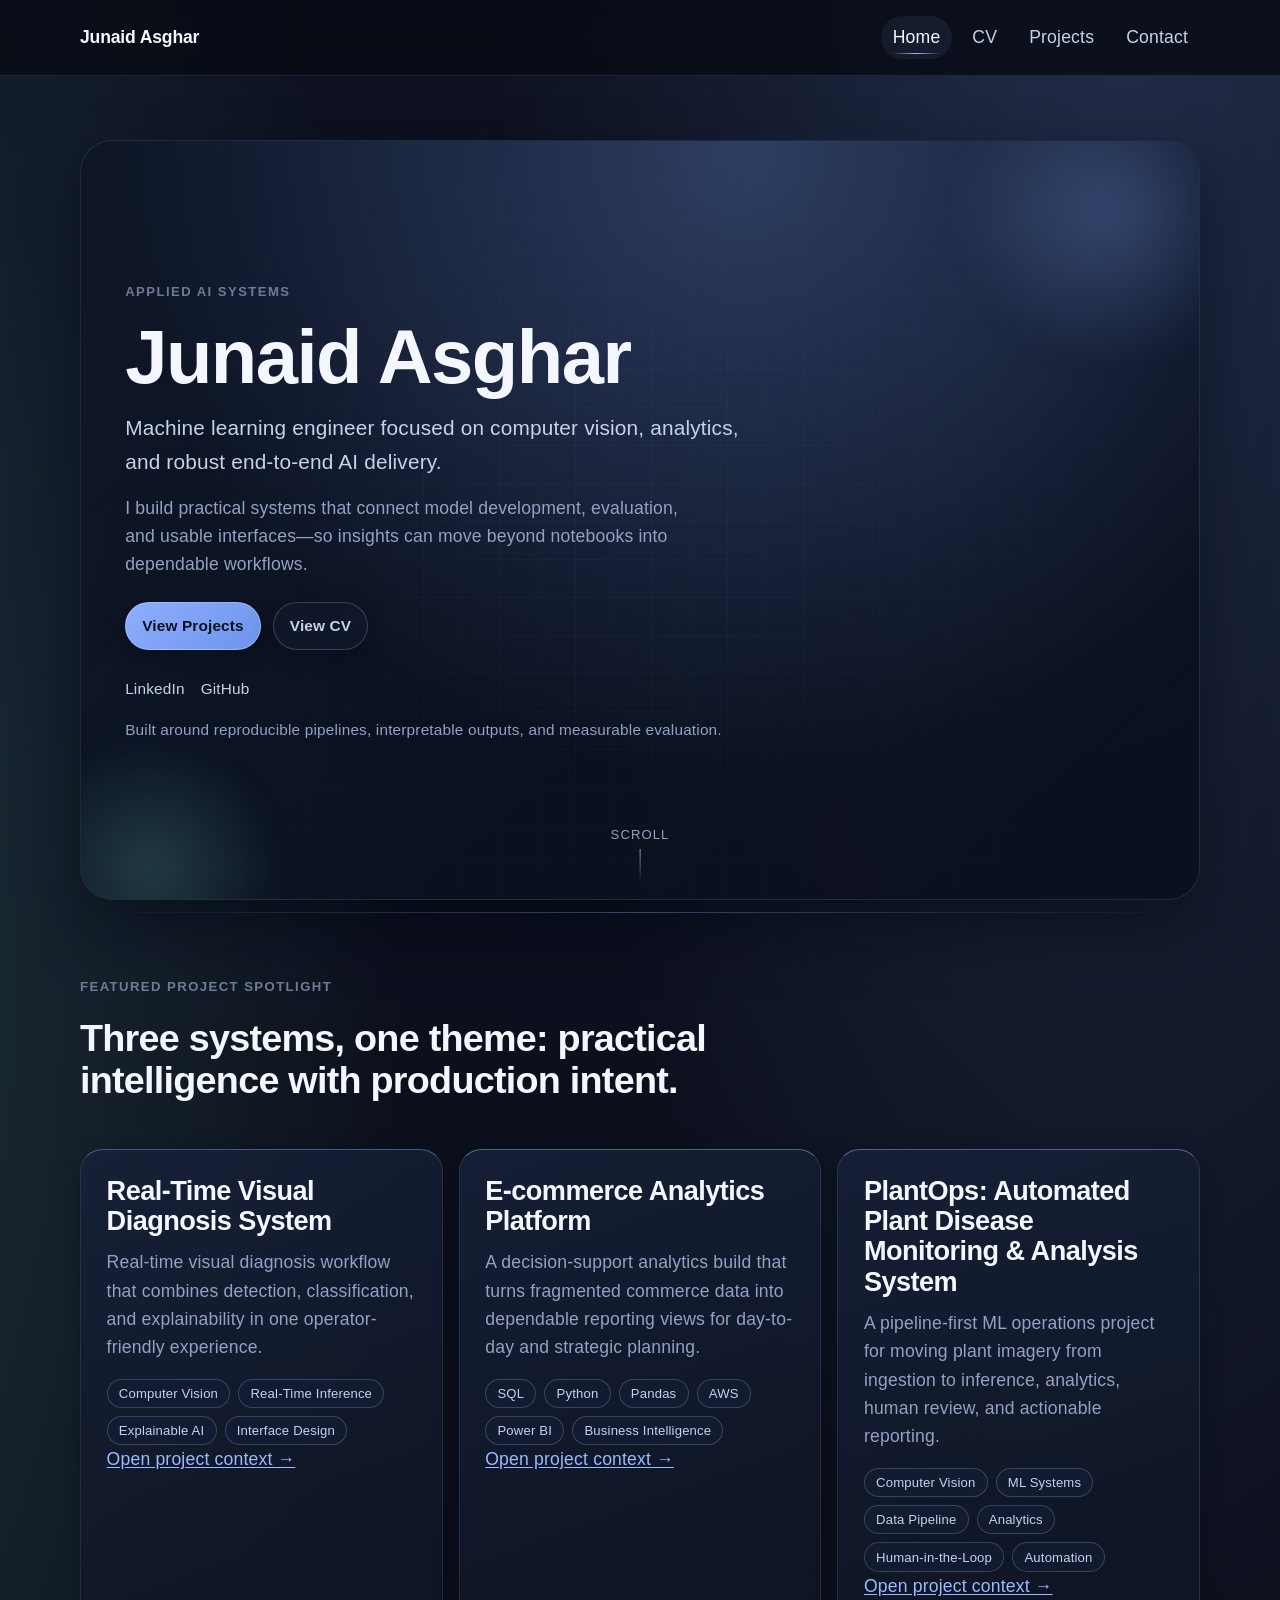
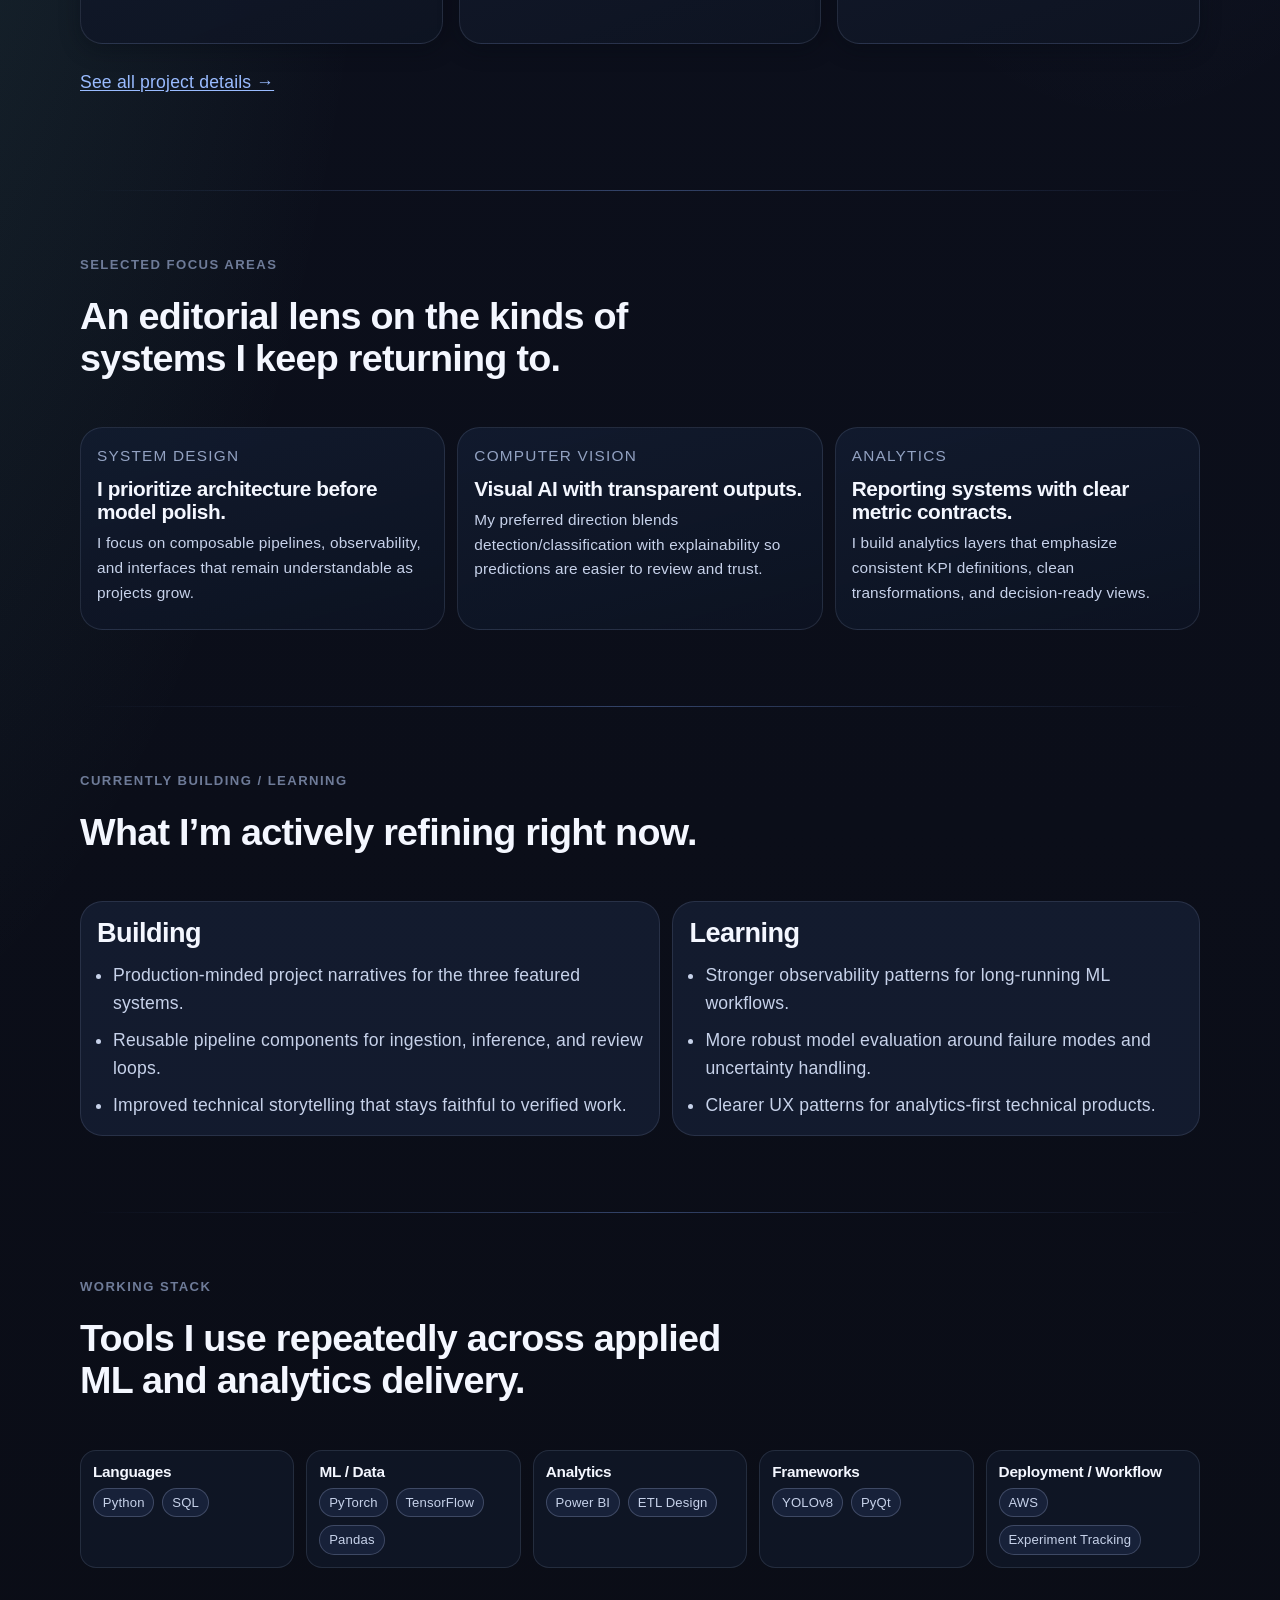
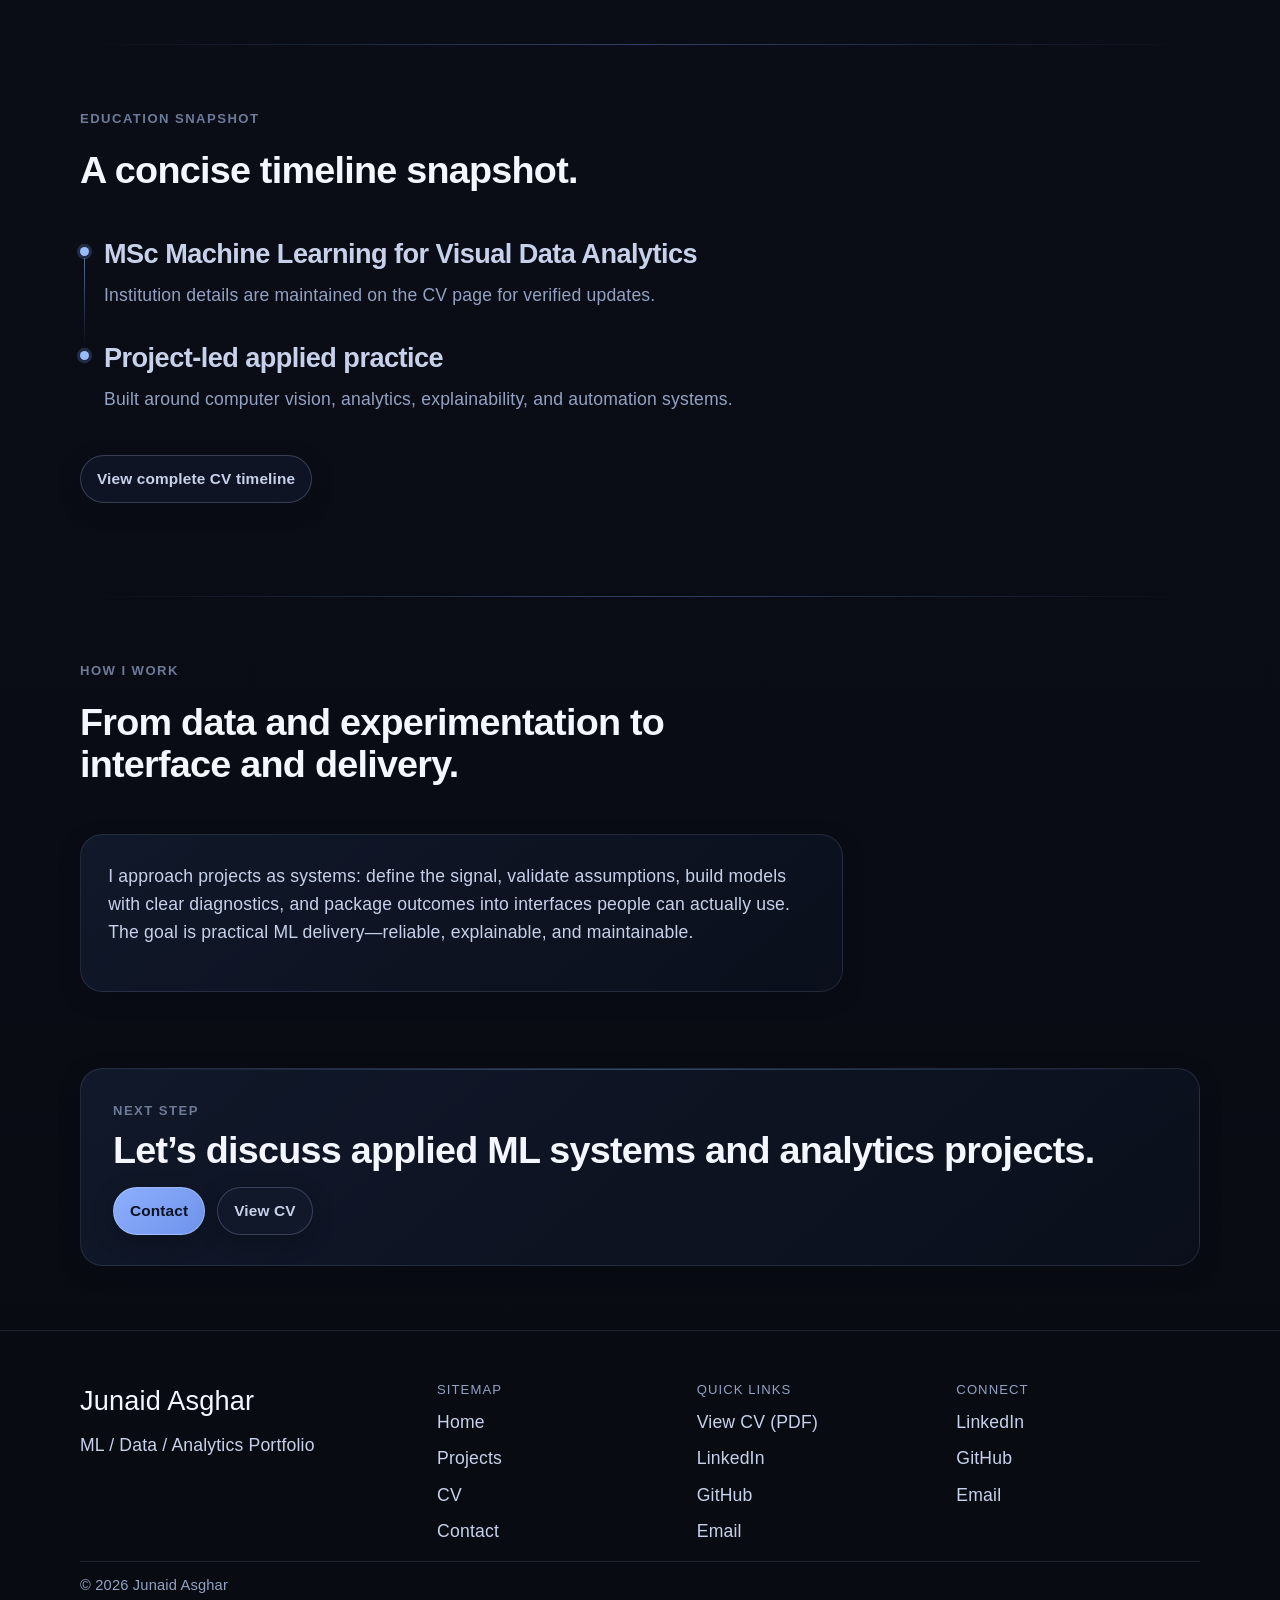
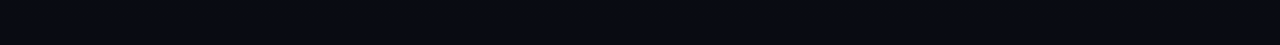
==== commit 5abd28cd: "Add editorial support sections and enhanced site footer" ====
--- a/index.html
+++ b/index.html
@@ -62,25 +62,59 @@
       <p class="featured-spotlight__link"><a href="projects.html">See all project details →</a></p>
     </section>
 
-    <section id="focus-areas" class="page-section" data-reveal>
-      <div class="section-header">
-        <p class="eyebrow">Focus Areas</p>
-        <h2>Where I spend most of my engineering depth.</h2>
-      </div>
-      <div class="focus-areas-grid">
-        <article class="focus-pill"><h3>ML systems</h3><p>Reliable pipelines from ingestion through model serving-ready artifacts.</p></article>
-        <article class="focus-pill"><h3>Computer vision</h3><p>Visual diagnosis and image understanding workflows with interpretable outputs.</p></article>
-        <article class="focus-pill"><h3>Data analytics</h3><p>Decision-ready reporting with transparent transformations and clean metrics.</p></article>
-        <article class="focus-pill"><h3>Automation</h3><p>Repeatable processes that reduce manual friction across technical workflows.</p></article>
-        <article class="focus-pill"><h3>Explainability</h3><p>Model behavior inspection designed for trust, debugging, and communication.</p></article>
-        <article class="focus-pill"><h3>Robust evaluation</h3><p>Structured validation focused on edge cases, failure modes, and reliability.</p></article>
+    <section id="selected-focus" class="page-section selected-focus" data-reveal>
+      <div class="section-header">
+        <p class="eyebrow">Selected Focus Areas</p>
+        <h2>An editorial lens on the kinds of systems I keep returning to.</h2>
+      </div>
+      <div class="focus-editorial">
+        <article class="focus-editorial__item" data-stagger>
+          <p class="focus-editorial__label">System Design</p>
+          <h3>I prioritize architecture before model polish.</h3>
+          <p>I focus on composable pipelines, observability, and interfaces that remain understandable as projects grow.</p>
+        </article>
+        <article class="focus-editorial__item" data-stagger>
+          <p class="focus-editorial__label">Computer Vision</p>
+          <h3>Visual AI with transparent outputs.</h3>
+          <p>My preferred direction blends detection/classification with explainability so predictions are easier to review and trust.</p>
+        </article>
+        <article class="focus-editorial__item" data-stagger>
+          <p class="focus-editorial__label">Analytics</p>
+          <h3>Reporting systems with clear metric contracts.</h3>
+          <p>I build analytics layers that emphasize consistent KPI definitions, clean transformations, and decision-ready views.</p>
+        </article>
+      </div>
+    </section>
+
+    <section id="now-building" class="page-section now-building" data-reveal>
+      <div class="section-header">
+        <p class="eyebrow">Currently Building / Learning</p>
+        <h2>What I’m actively refining right now.</h2>
+      </div>
+      <div class="now-building__grid">
+        <article class="now-card" data-stagger>
+          <h3>Building</h3>
+          <ul>
+            <li>Production-minded project narratives for the three featured systems.</li>
+            <li>Reusable pipeline components for ingestion, inference, and review loops.</li>
+            <li>Improved technical storytelling that stays faithful to verified work.</li>
+          </ul>
+        </article>
+        <article class="now-card" data-stagger>
+          <h3>Learning</h3>
+          <ul>
+            <li>Stronger observability patterns for long-running ML workflows.</li>
+            <li>More robust model evaluation around failure modes and uncertainty handling.</li>
+            <li>Clearer UX patterns for analytics-first technical products.</li>
+          </ul>
+        </article>
       </div>
     </section>
 
     <section id="toolkit-strip" class="page-section" data-reveal>
       <div class="section-header">
-        <p class="eyebrow">Toolkit / Stack</p>
-        <h2>Core stack I use to ship applied ML and analytics work.</h2>
+        <p class="eyebrow">Working Stack</p>
+        <h2>Tools I use repeatedly across applied ML and analytics delivery.</h2>
       </div>
       <div class="stack-strip">
         <article class="stack-strip__group"><h3>Languages</h3><ul><li>Python</li><li>SQL</li></ul></article>
@@ -93,7 +127,7 @@
 
     <section id="experience-education" class="page-section" data-reveal>
       <div class="section-header">
-        <p class="eyebrow">Experience / Education</p>
+        <p class="eyebrow">Education Snapshot</p>
         <h2>A concise timeline snapshot.</h2>
       </div>
       <ol class="timeline timeline--teaser">
--- a/assets/css/layout.css
+++ b/assets/css/layout.css
@@ -73,6 +73,38 @@
   color: var(--color-text-muted);
 }
 
+.footer-shell {
+  display: grid;
+  gap: var(--space-4);
+  grid-template-columns: minmax(0, 1.4fr) repeat(3, minmax(0, 1fr));
+  align-items: start;
+}
+
+.footer-shell__name {
+  margin: 0;
+  font-family: var(--font-display);
+  font-size: var(--text-lg);
+  color: var(--color-text);
+}
+
+.footer-shell__title {
+  margin: var(--space-2) 0 0;
+}
+
+.footer-shell__heading {
+  margin: 0 0 var(--space-2);
+  font-size: var(--text-xs);
+  color: var(--color-text-muted);
+  letter-spacing: 0.08em;
+  text-transform: uppercase;
+}
+
+.footer-shell__legal {
+  grid-column: 1 / -1;
+  border-top: 1px solid var(--color-border-soft);
+  padding-top: var(--space-3);
+}
+
 .grid-2,
 .grid-3,
 .grid-4 {
@@ -120,6 +152,15 @@
     grid-template-columns: 1fr;
     gap: var(--space-4);
   }
+
+  .footer-shell {
+    grid-template-columns: repeat(2, minmax(0, 1fr));
+  }
+
+  .footer-shell__brand,
+  .footer-shell__legal {
+    grid-column: 1 / -1;
+  }
 }
 
 @media (max-width: 640px) {
@@ -137,4 +178,8 @@
   .page-section {
     padding-block: var(--space-6);
   }
+
+  .footer-shell {
+    grid-template-columns: 1fr;
+  }
 }
--- a/assets/css/components.css
+++ b/assets/css/components.css
@@ -268,9 +268,20 @@
 
 .footer-links {
   list-style: none;
-  display: flex;
-  gap: var(--space-3);
+  display: grid;
+  gap: var(--space-2);
   padding: 0;
+  margin: 0;
+}
+
+.footer-links a {
+  color: var(--color-text-soft);
+  text-decoration: none;
+}
+
+.footer-links a:hover,
+.footer-links a:focus-visible {
+  color: var(--color-text);
 }
 
 @media (max-width: 900px) {
--- a/assets/css/pages/home.css
+++ b/assets/css/pages/home.css
@@ -204,27 +204,55 @@
   box-shadow: var(--shadow-md);
 }
 
-.page-home .focus-areas-grid {
+.page-home .focus-editorial {
   display: grid;
   grid-template-columns: repeat(3, minmax(0, 1fr));
   gap: var(--space-3);
 }
 
-.page-home .focus-pill {
-  background: rgba(16, 24, 42, 0.84);
-  border: 1px solid var(--color-border-soft);
-  border-radius: var(--radius-md);
+.page-home .focus-editorial__item {
+  background: linear-gradient(165deg, rgba(18, 28, 48, 0.88), rgba(13, 19, 34, 0.94));
+  border: 1px solid var(--color-border-soft);
+  border-radius: var(--radius-lg);
   padding: var(--space-4);
 }
 
-.page-home .focus-pill h3 {
+.page-home .focus-editorial__label {
+  margin: 0 0 var(--space-2);
+  font-size: var(--text-xs);
+  letter-spacing: 0.08em;
+  text-transform: uppercase;
+  color: var(--color-text-muted);
+}
+
+.page-home .focus-editorial__item h3 {
   font-size: var(--text-md);
   margin-bottom: var(--space-2);
 }
 
-.page-home .focus-pill p {
+.page-home .focus-editorial__item p {
   font-size: var(--text-sm);
+  margin: 0 0 var(--space-2);
+}
+
+.page-home .now-building__grid {
+  display: grid;
+  grid-template-columns: 1.1fr 1fr;
+  gap: var(--space-3);
+}
+
+.page-home .now-card {
+  border: 1px solid var(--color-border-soft);
+  border-radius: var(--radius-lg);
+  padding: var(--space-4);
+  background: color-mix(in srgb, var(--color-surface-2) 88%, transparent);
+}
+
+.page-home .now-card ul {
   margin: 0;
+  padding-left: 1rem;
+  display: grid;
+  gap: 0.55rem;
 }
 
 .page-home .stack-strip {
@@ -294,7 +322,8 @@
 
 @media (max-width: 1080px) {
   .page-home .spotlight-grid,
-  .page-home .focus-areas-grid,
+  .page-home .focus-editorial,
+  .page-home .now-building__grid,
   .page-home .stack-strip {
     grid-template-columns: repeat(2, minmax(0, 1fr));
   }
@@ -307,7 +336,8 @@
   }
 
   .page-home .spotlight-grid,
-  .page-home .focus-areas-grid,
+  .page-home .focus-editorial,
+  .page-home .now-building__grid,
   .page-home .stack-strip {
     grid-template-columns: 1fr;
   }
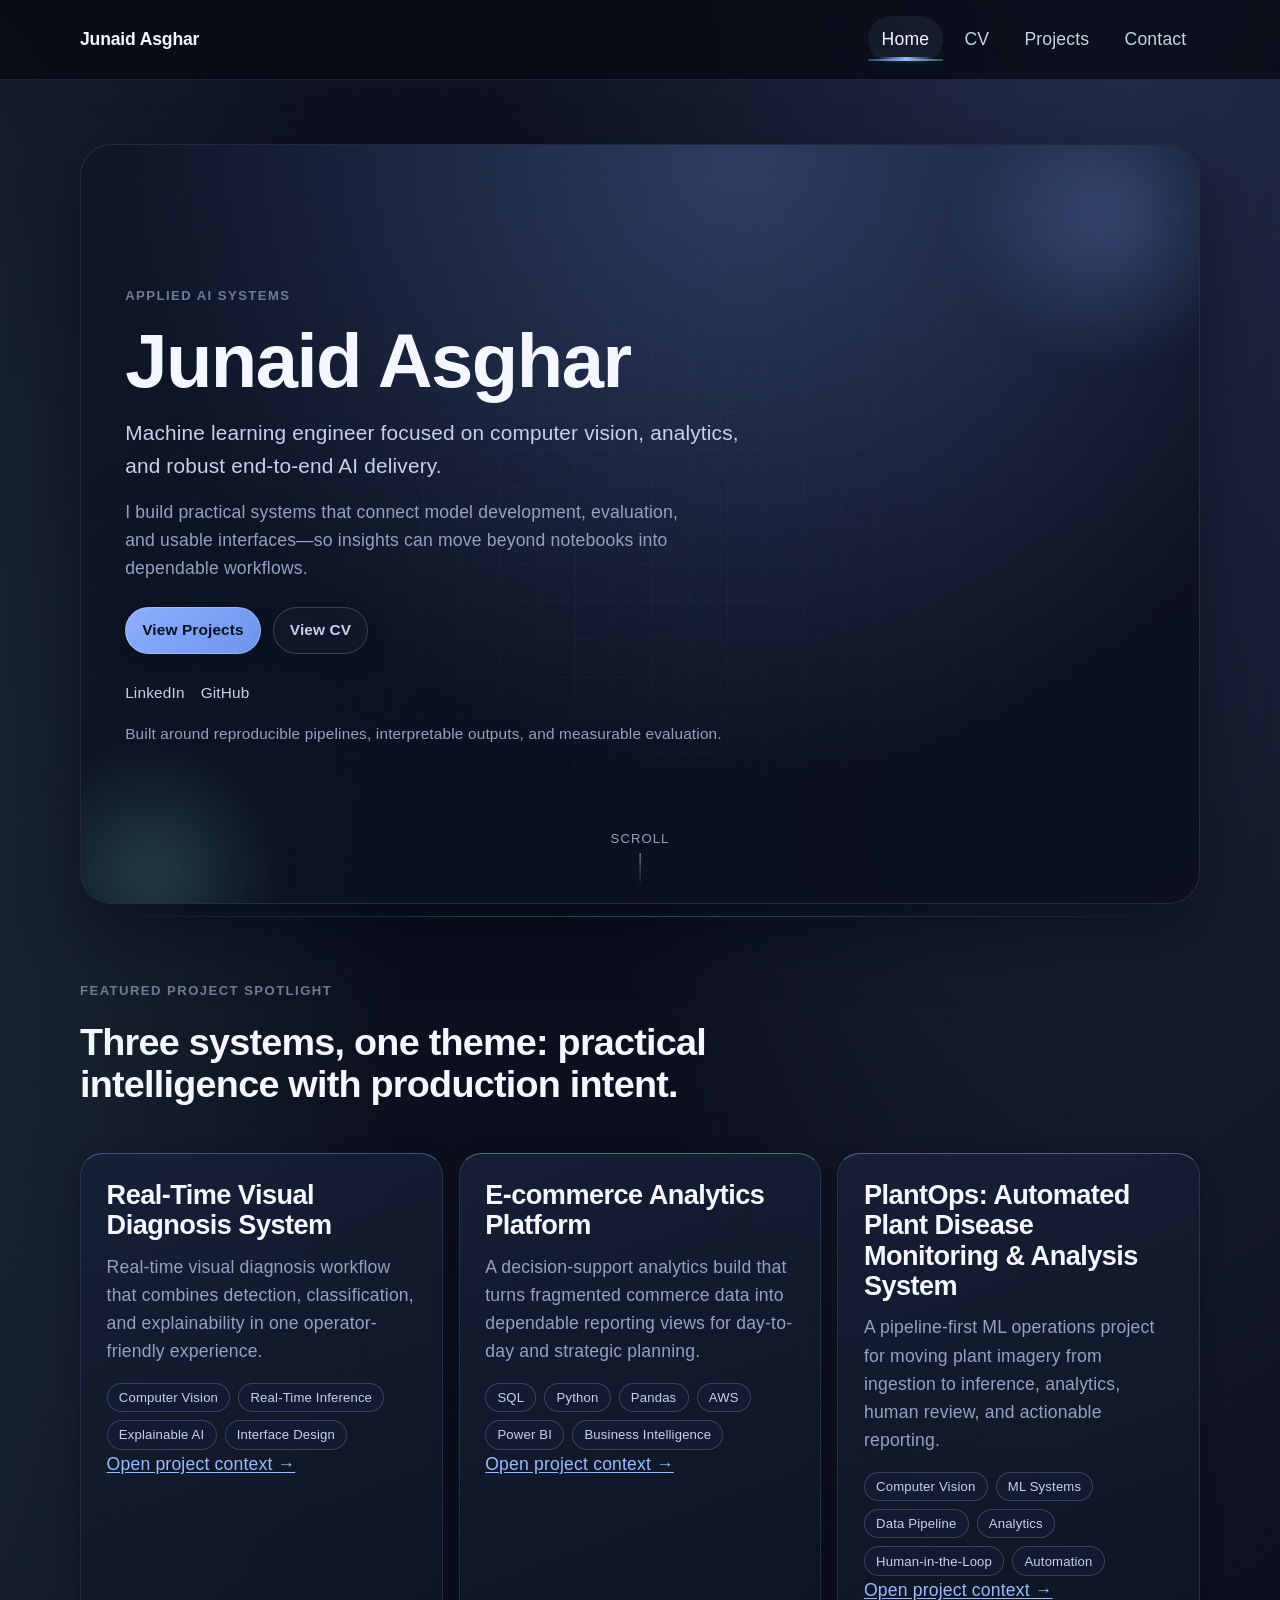
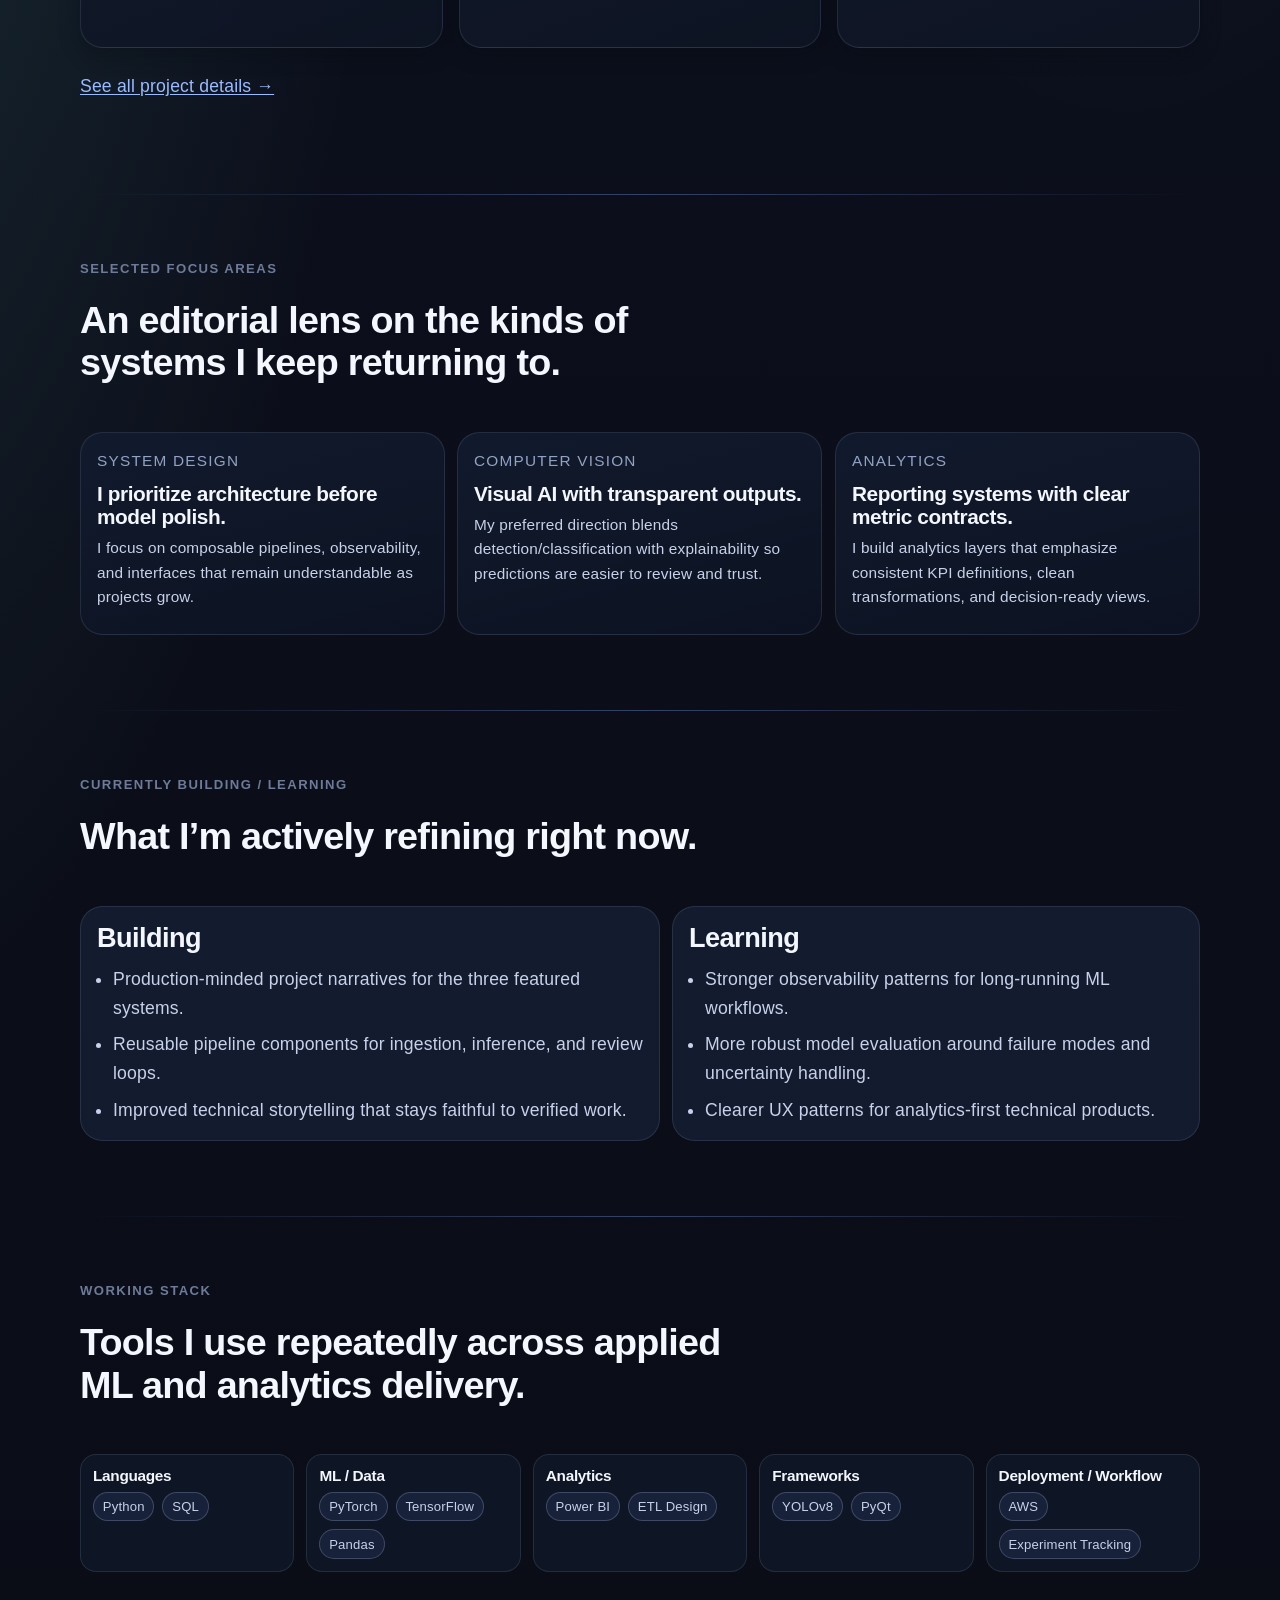
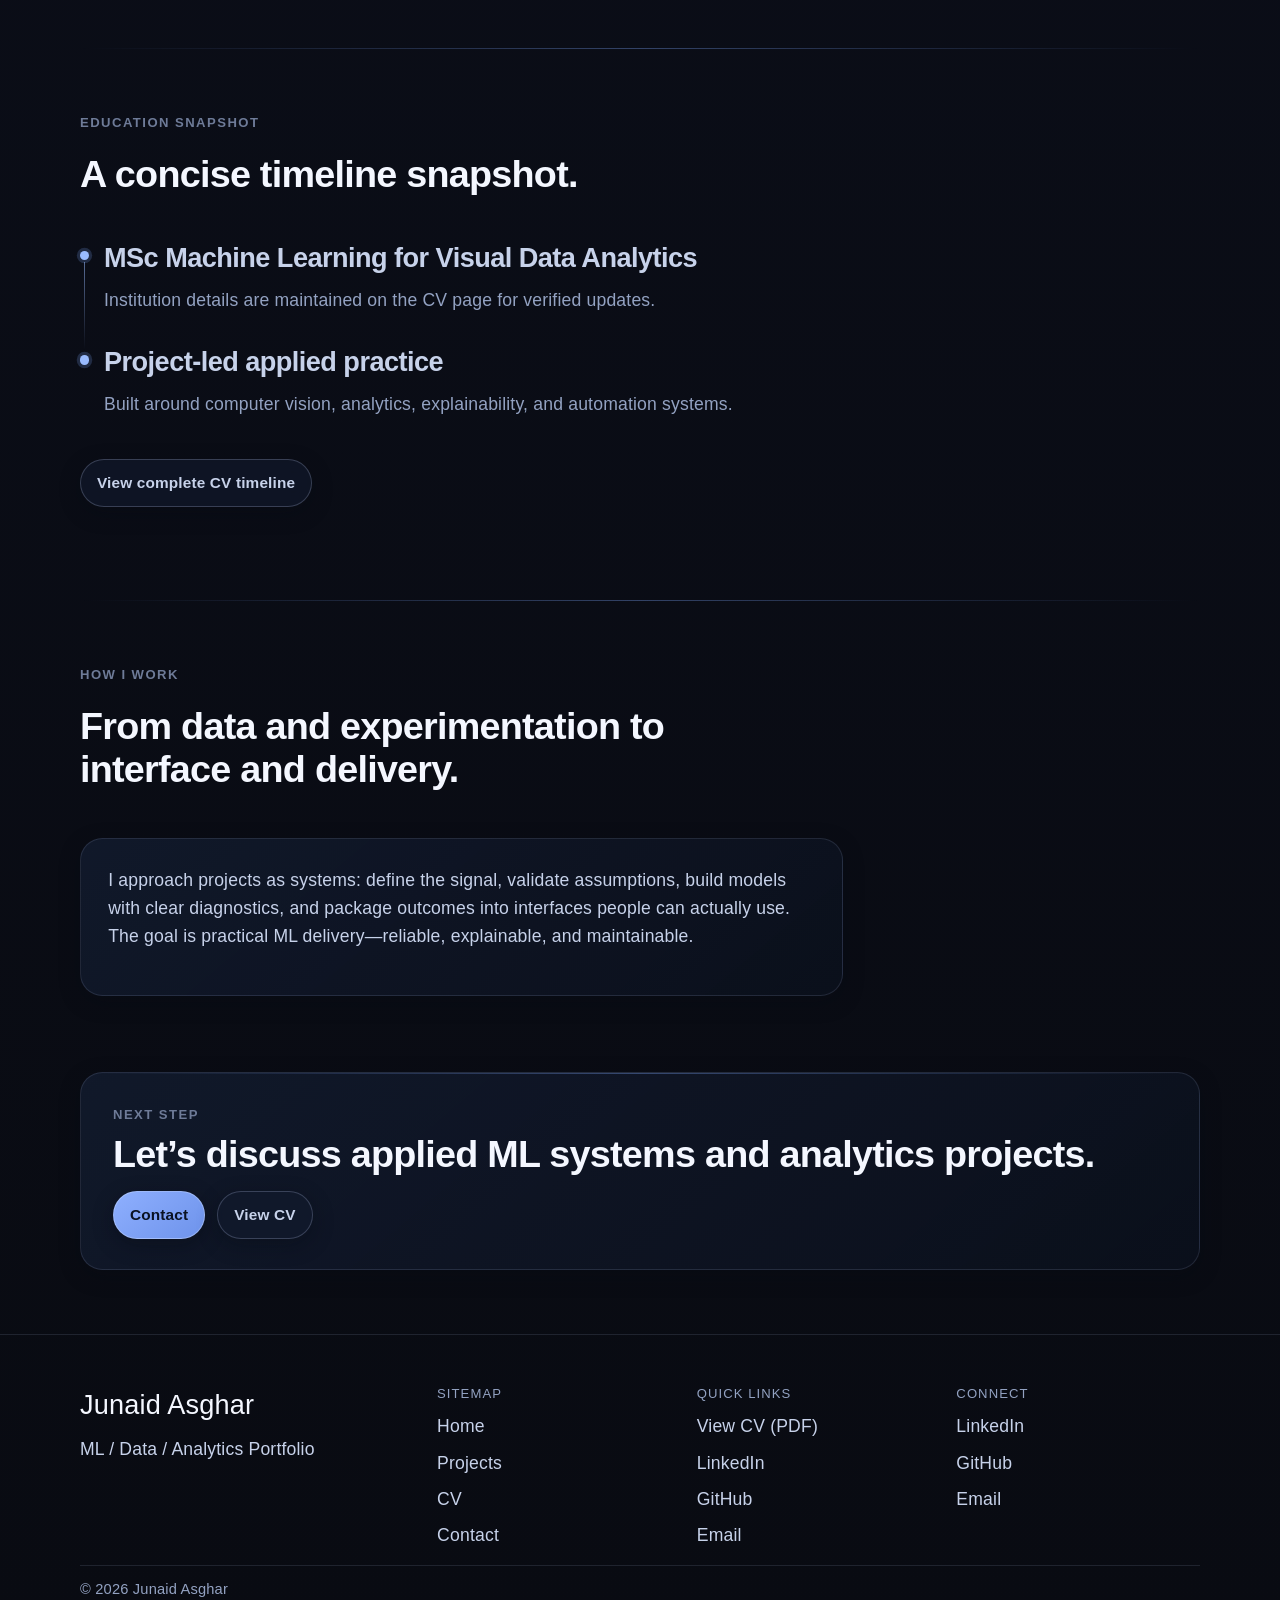
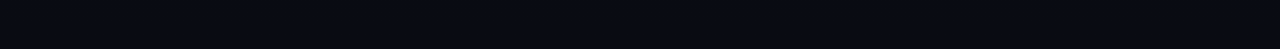
==== commit f12894fb: "Harden accessibility, mobile UX, SEO metadata, and static hosting reliability" ====
--- a/index.html
+++ b/index.html
@@ -3,8 +3,17 @@
 <head>
   <meta charset="utf-8" />
   <meta name="viewport" content="width=device-width,initial-scale=1" />
-  <title>Junaid Asghar | Applied ML Systems</title>
+  <title>Junaid Asghar | Applied ML Systems Portfolio</title>
   <meta name="description" content="Portfolio of Junaid Asghar focused on applied machine learning, computer vision, analytics, and production-minded AI systems." />
+  <meta property="og:title" content="Junaid Asghar | Applied ML Systems Portfolio" />
+  <meta property="og:description" content="Portfolio of Junaid Asghar focused on applied machine learning, computer vision, analytics, and production-minded AI systems." />
+  <meta property="og:type" content="website" />
+  <meta property="og:url" content="https://jasgh14.github.io/index.html" />
+  <meta property="og:site_name" content="Junaid Asghar Portfolio" />
+  <meta name="twitter:card" content="summary_large_image" />
+  <meta name="twitter:title" content="Junaid Asghar | Applied ML Systems Portfolio" />
+  <meta name="twitter:description" content="Portfolio of Junaid Asghar focused on applied machine learning, computer vision, analytics, and production-minded AI systems." />
+  <link rel="canonical" href="https://jasgh14.github.io/index.html" />
   <link rel="stylesheet" href="assets/css/theme.css" />
   <link rel="stylesheet" href="assets/css/base.css" />
   <link rel="stylesheet" href="assets/css/layout.css" />
@@ -12,6 +21,20 @@
   <link rel="stylesheet" href="assets/css/utilities.css" />
   <link rel="stylesheet" href="assets/css/animations.css" />
   <link rel="stylesheet" href="assets/css/pages/home.css" />
+
+  <script type="application/ld+json">
+    {
+      "@context": "https://schema.org",
+      "@type": "Person",
+      "name": "Junaid Asghar",
+      "url": "https://jasgh14.github.io/index.html",
+      "sameAs": [
+        "https://www.linkedin.com/in/junaid-asghar453/",
+        "https://github.com/jasgh14"
+      ],
+      "email": "Junaid453@outlook.com"
+    }
+  </script>
 </head>
 <body class="page-home">
   <a class="skip-link" href="#main-content">Skip to main content</a>
@@ -37,12 +60,12 @@
 
         <div class="hero__cta" data-stagger>
           <a class="button button--cta" href="projects.html">View Projects</a>
-          <a class="button button--ghost button--cta" href="assets/JunaidAsgharCV.pdf" target="_blank" rel="noreferrer">View CV</a>
+          <a class="button button--ghost button--cta" href="assets/JunaidAsgharCV.pdf" target="_blank" rel="noreferrer" aria-label="View CV PDF (opens in a new tab)">View CV</a>
         </div>
 
         <ul class="hero__social" aria-label="Social links" data-stagger>
-          <li><a href="https://www.linkedin.com/in/junaid-asghar453/" target="_blank" rel="noreferrer">LinkedIn</a></li>
-          <li><a href="https://github.com/jasgh14" target="_blank" rel="noreferrer">GitHub</a></li>
+          <li><a href="https://www.linkedin.com/in/junaid-asghar453/" target="_blank" rel="noreferrer" aria-label="LinkedIn profile (opens in a new tab)">LinkedIn</a></li>
+          <li><a href="https://github.com/jasgh14" target="_blank" rel="noreferrer" aria-label="GitHub profile (opens in a new tab)">GitHub</a></li>
         </ul>
 
         <p class="hero__microcopy" data-stagger>Built around reproducible pipelines, interpretable outputs, and measurable evaluation.</p>
@@ -161,7 +184,7 @@
       <h2>Let’s discuss applied ML systems and analytics projects.</h2>
       <div class="cta-ribbon__actions">
         <a class="button button--cta" href="contact.html">Contact</a>
-        <a class="button button--ghost button--cta" href="assets/JunaidAsgharCV.pdf" target="_blank" rel="noreferrer">View CV</a>
+        <a class="button button--ghost button--cta" href="assets/JunaidAsgharCV.pdf" target="_blank" rel="noreferrer" aria-label="View CV PDF (opens in a new tab)">View CV</a>
       </div>
     </section>
   </main>
@@ -195,11 +218,6 @@
         `)
         .join("");
     }
-
-    const staggerItems = document.querySelectorAll("[data-stagger]");
-    staggerItems.forEach((item, index) => {
-      item.style.transitionDelay = `${Math.min(index * 55, 380)}ms`;
-    });
 
     const hero = document.querySelector(".hero--cinematic");
     if (hero && !window.matchMedia("(prefers-reduced-motion: reduce)").matches) {
--- a/assets/css/components.css
+++ b/assets/css/components.css
@@ -4,7 +4,7 @@
   top: auto;
 }
 
-.skip-link:focus {
+.skip-link:focus-visible {
   left: 1rem;
   top: 1rem;
   background: linear-gradient(140deg, var(--color-accent-strong), #b9ceff);
@@ -31,6 +31,8 @@
 
 .nav-toggle {
   display: none;
+  min-height: 2.75rem;
+  min-width: 2.75rem;
   border: 1px solid var(--color-border);
   border-radius: var(--radius-xs);
   background: var(--color-surface-2);
@@ -46,12 +48,39 @@
   gap: var(--space-2);
 }
 
+.nav-links-wrap {
+  position: relative;
+}
+
+.nav-indicator {
+  --indicator-x: 0px;
+  --indicator-w: 0px;
+
+  position: absolute;
+  left: 0;
+  bottom: 0.12rem;
+  height: 2px;
+  width: var(--indicator-w);
+  transform: translateX(var(--indicator-x));
+  border-radius: var(--radius-pill);
+  background: linear-gradient(90deg, rgba(127, 168, 255, 0.35), var(--color-accent-strong), rgba(119, 224, 203, 0.35));
+  box-shadow: 0 0 18px rgba(127, 168, 255, 0.28);
+  opacity: 0;
+  transition: transform var(--duration-base) var(--easing-emphasis), width var(--duration-base) var(--easing-emphasis), opacity var(--duration-fast) var(--easing-standard);
+  pointer-events: none;
+}
+
+.nav-indicator.is-visible {
+  opacity: 1;
+}
+
 .nav-links a {
   position: relative;
   color: var(--color-text-soft);
   text-decoration: none;
   display: inline-block;
-  padding: 0.45rem 0.75rem;
+  padding: 0.58rem 0.85rem;
+  min-height: 2.75rem;
   border-radius: var(--radius-pill);
   transition: color var(--duration-fast) var(--easing-standard), background-color var(--duration-base) var(--easing-standard);
 }
@@ -100,12 +129,30 @@
   letter-spacing: 0.01em;
   box-shadow: var(--shadow-sm);
   transition: transform var(--duration-fast) var(--easing-emphasis), box-shadow var(--duration-base) var(--easing-standard), filter var(--duration-fast) var(--easing-standard);
-}
+  position: relative;
+  overflow: hidden;
+}
+
+.button::after {
+  content: "";
+  position: absolute;
+  inset: 0;
+  background: radial-gradient(circle at var(--button-spot-x, 50%) var(--button-spot-y, 50%), rgba(255, 255, 255, 0.32), transparent 50%);
+  opacity: 0;
+  transition: opacity var(--duration-fast) var(--easing-standard);
+  pointer-events: none;
+}
+
 
 .button:hover {
   transform: translateY(-1px);
   box-shadow: var(--shadow-md), var(--shadow-glow);
   filter: saturate(1.08);
+}
+
+.button:hover::after,
+.button:focus-visible::after {
+  opacity: 1;
 }
 
 .button:active {
@@ -139,6 +186,30 @@
 .panel:hover {
   border-color: var(--color-border);
   box-shadow: var(--shadow-md);
+}
+
+.motion-card {
+  position: relative;
+  transform: perspective(900px) rotateX(var(--tilt-x, 0deg)) rotateY(var(--tilt-y, 0deg)) translateY(0);
+  transform-style: preserve-3d;
+  will-change: transform;
+  transition: transform var(--duration-base) var(--easing-emphasis), box-shadow var(--duration-base) var(--easing-standard);
+}
+
+.motion-card::before {
+  content: "";
+  position: absolute;
+  inset: 0;
+  border-radius: inherit;
+  background: radial-gradient(circle at var(--card-spot-x, 50%) var(--card-spot-y, 0%), rgba(255, 255, 255, 0.16), transparent 44%);
+  pointer-events: none;
+  opacity: 0;
+  transition: opacity var(--duration-base) var(--easing-standard);
+}
+
+.motion-card:hover::before,
+.motion-card:focus-within::before {
+  opacity: 1;
 }
 
 .panel--glass {
@@ -293,22 +364,65 @@
     display: inline-block;
   }
 
-  .nav-links {
-    display: none;
+  .nav-links-wrap {
     position: absolute;
     top: calc(100% + 0.35rem);
     right: 0.7rem;
+    z-index: 32;
+  }
+
+  .nav-links {
+    display: none;
+    max-height: min(75vh, 28rem);
+    overflow-y: auto;
     background: rgba(18, 26, 44, 0.92);
     border: 1px solid var(--color-border);
     border-radius: var(--radius-md);
     backdrop-filter: var(--glass-blur-md);
     box-shadow: var(--shadow-md);
     padding: var(--space-2);
-    min-width: 12.4rem;
+    min-width: min(16rem, calc(100vw - 2rem));
     flex-direction: column;
   }
 
   .site-nav[data-open="true"] .nav-links {
     display: flex;
   }
-}
+
+  .nav-indicator {
+    display: none;
+  }
+}
+
+@media (prefers-reduced-motion: reduce) {
+  .button,
+  .button::after,
+  .motion-card,
+  .motion-card::before,
+  .nav-indicator {
+    transition: none;
+  }
+
+  .motion-card {
+    transform: none;
+  }
+}
+
+
+@media (max-width: 640px) {
+  .site-nav {
+    position: static;
+  }
+
+  .nav-links-wrap {
+    right: 0;
+  }
+
+  .nav-links {
+    width: min(18rem, calc(100vw - 1.4rem));
+  }
+
+  .button {
+    min-height: 2.75rem;
+  }
+}
--- a/assets/css/animations.css
+++ b/assets/css/animations.css
@@ -1,6 +1,6 @@
 [data-reveal] {
   opacity: 0;
-  transform: translateY(14px) scale(0.99);
+  transform: translate3d(0, 14px, 0) scale(0.99);
   transition:
     opacity var(--duration-base) var(--easing-standard),
     transform var(--duration-base) var(--easing-emphasis);
@@ -8,28 +8,111 @@
 
 [data-reveal].is-visible {
   opacity: 1;
-  transform: translateY(0) scale(1);
+  transform: translate3d(0, 0, 0) scale(1);
 }
 
 [data-reveal="left"] {
-  transform: translateX(-16px);
+  transform: translate3d(-16px, 0, 0);
 }
 
 [data-reveal="right"] {
-  transform: translateX(16px);
+  transform: translate3d(16px, 0, 0);
 }
 
 [data-reveal="left"].is-visible,
 [data-reveal="right"].is-visible {
-  transform: translateX(0);
+  transform: translate3d(0, 0, 0);
+}
+
+.motion-reveal-item {
+  transition-delay: var(--reveal-delay, 0ms);
+}
+
+.hero-sequence-item {
+  opacity: 0;
+  transform: translate3d(0, 22px, 0);
+  transition: opacity var(--duration-base) var(--easing-standard), transform var(--duration-base) var(--easing-emphasis);
+  transition-delay: var(--hero-delay, 0ms);
+}
+
+.hero-sequence-ready .hero-sequence-item {
+  opacity: 1;
+  transform: translate3d(0, 0, 0);
+}
+
+.scroll-progress {
+  position: fixed;
+  left: 0;
+  top: 0;
+  width: 100%;
+  height: 2px;
+  transform-origin: left center;
+  transform: scaleX(0);
+  background: linear-gradient(90deg, var(--color-accent), var(--color-accent-emphasis));
+  box-shadow: 0 0 12px rgba(127, 168, 255, 0.45);
+  z-index: 60;
+  pointer-events: none;
+}
+
+.ambient-motion::before {
+  animation: ambient-grid-shift 18s linear infinite;
+}
+
+.page-leaving main,
+.page-leaving .site-header,
+.page-leaving .site-footer {
+  opacity: 0;
+  transform: translate3d(0, 8px, 0);
+  transition: opacity var(--duration-fast) var(--easing-standard), transform var(--duration-fast) var(--easing-standard);
+}
+
+.page-projects .project-panel.is-transitioning {
+  animation: project-panel-swap var(--duration-base) var(--easing-standard);
+}
+
+@keyframes ambient-grid-shift {
+  0% { transform: translate3d(0, 0, 0); }
+  50% { transform: translate3d(-0.8%, 0.6%, 0); }
+  100% { transform: translate3d(0, 0, 0); }
+}
+
+@keyframes project-panel-swap {
+  0% {
+    opacity: 0;
+    transform: translate3d(0, 12px, 0) scale(0.992);
+    filter: blur(6px);
+  }
+  100% {
+    opacity: 1;
+    transform: translate3d(0, 0, 0) scale(1);
+    filter: blur(0);
+  }
 }
 
 @media (prefers-reduced-motion: reduce) {
   [data-reveal],
   [data-reveal="left"],
-  [data-reveal="right"] {
+  [data-reveal="right"],
+  .hero-sequence-item,
+  .page-projects .project-panel.is-transitioning {
     opacity: 1;
     transform: none;
     transition: none;
+    animation: none;
+    filter: none;
+  }
+
+  .scroll-progress {
+    transition: none;
+  }
+
+  .ambient-motion::before,
+  .page-leaving main,
+  .page-leaving .site-header,
+  .page-leaving .site-footer {
+    animation: none;
+    transition: none;
+    transform: none;
+    opacity: 1;
   }
 }
--- a/assets/css/pages/home.css
+++ b/assets/css/pages/home.css
@@ -359,3 +359,33 @@
     transition: none;
   }
 }
+
+
+.page-home .hero__glow {
+  animation: hero-glow-drift 9s ease-in-out infinite;
+}
+
+.page-home .hero__glow--two {
+  animation-delay: -3.4s;
+}
+
+.page-home .hero__scroll-cue {
+  transition: transform var(--duration-base) var(--easing-emphasis), color var(--duration-fast) var(--easing-standard);
+}
+
+.page-home .hero__scroll-cue:hover,
+.page-home .hero__scroll-cue:focus-visible {
+  transform: translateX(-50%) translateY(-2px);
+  color: var(--color-text);
+}
+
+@keyframes hero-glow-drift {
+  0%, 100% { transform: translate3d(0, 0, 0); }
+  50% { transform: translate3d(0, 8px, 0); }
+}
+
+@media (prefers-reduced-motion: reduce) {
+  .page-home .hero__glow {
+    animation: none;
+  }
+}
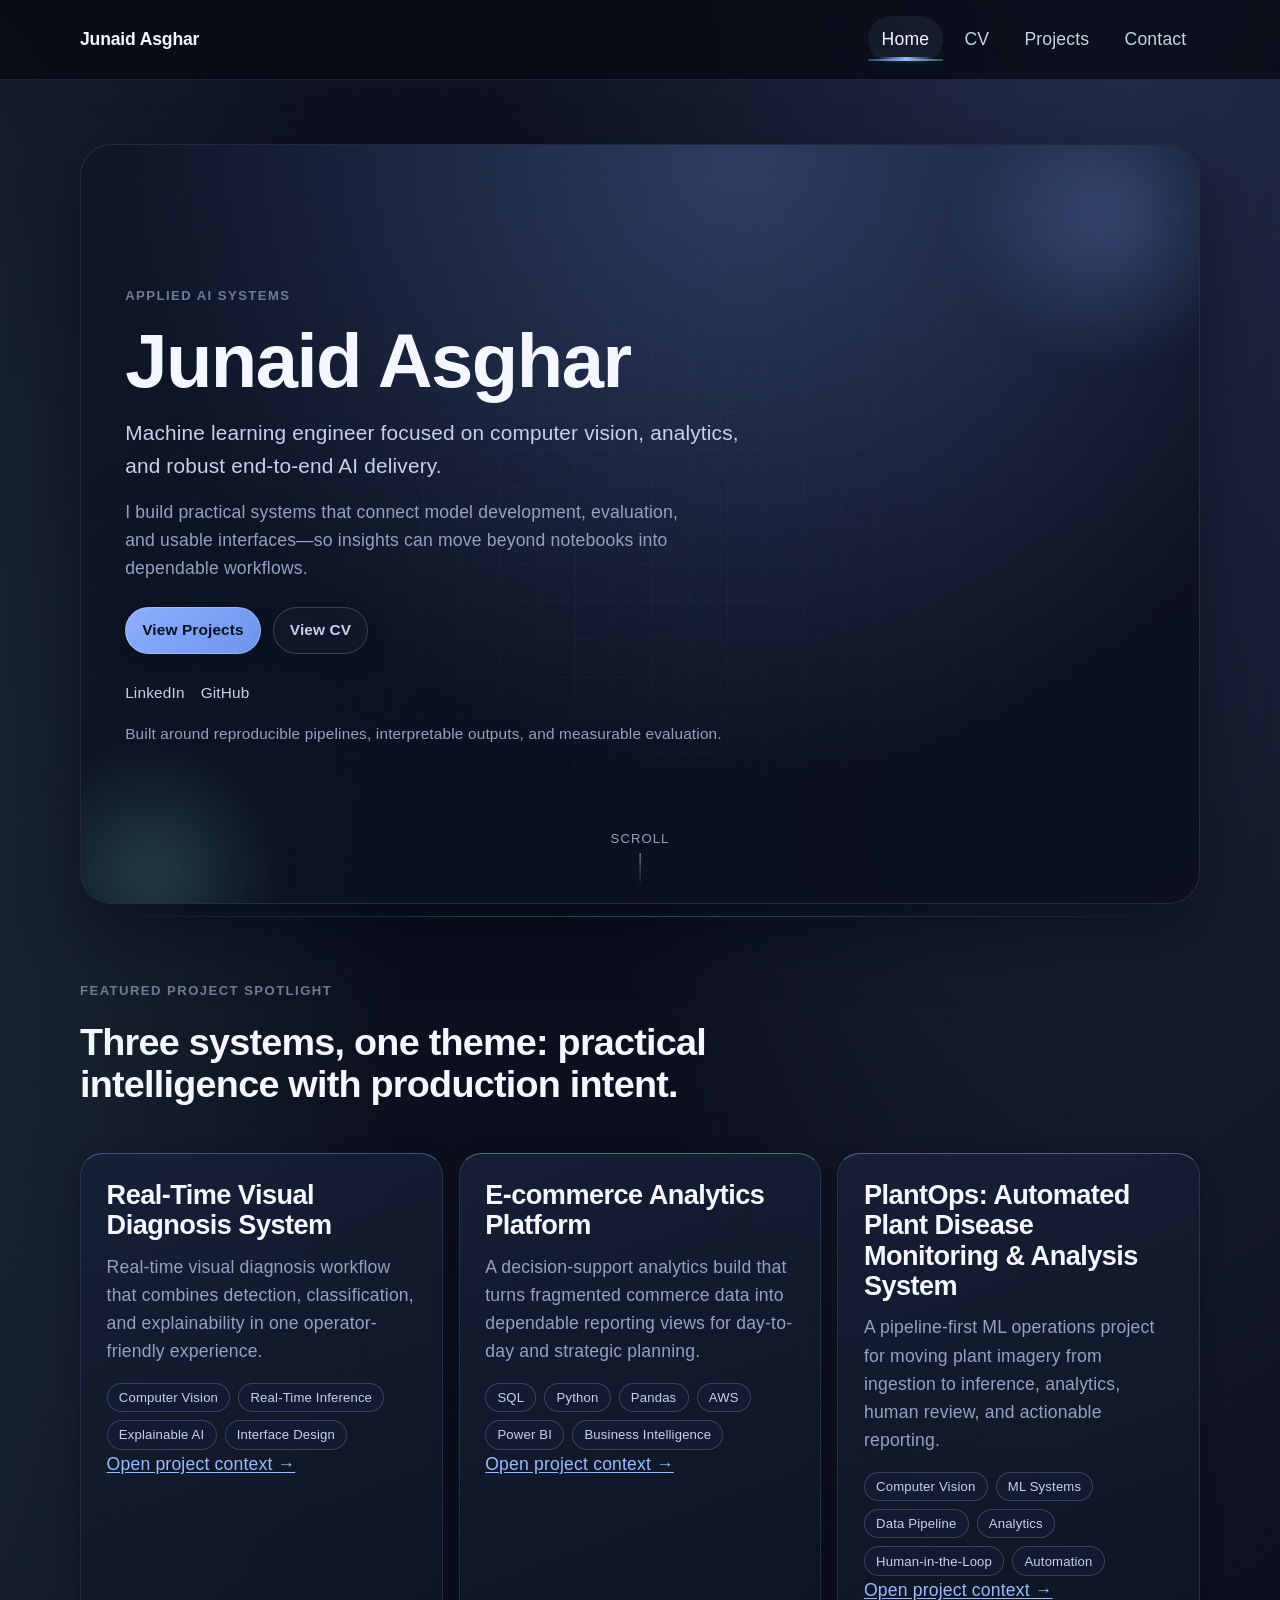
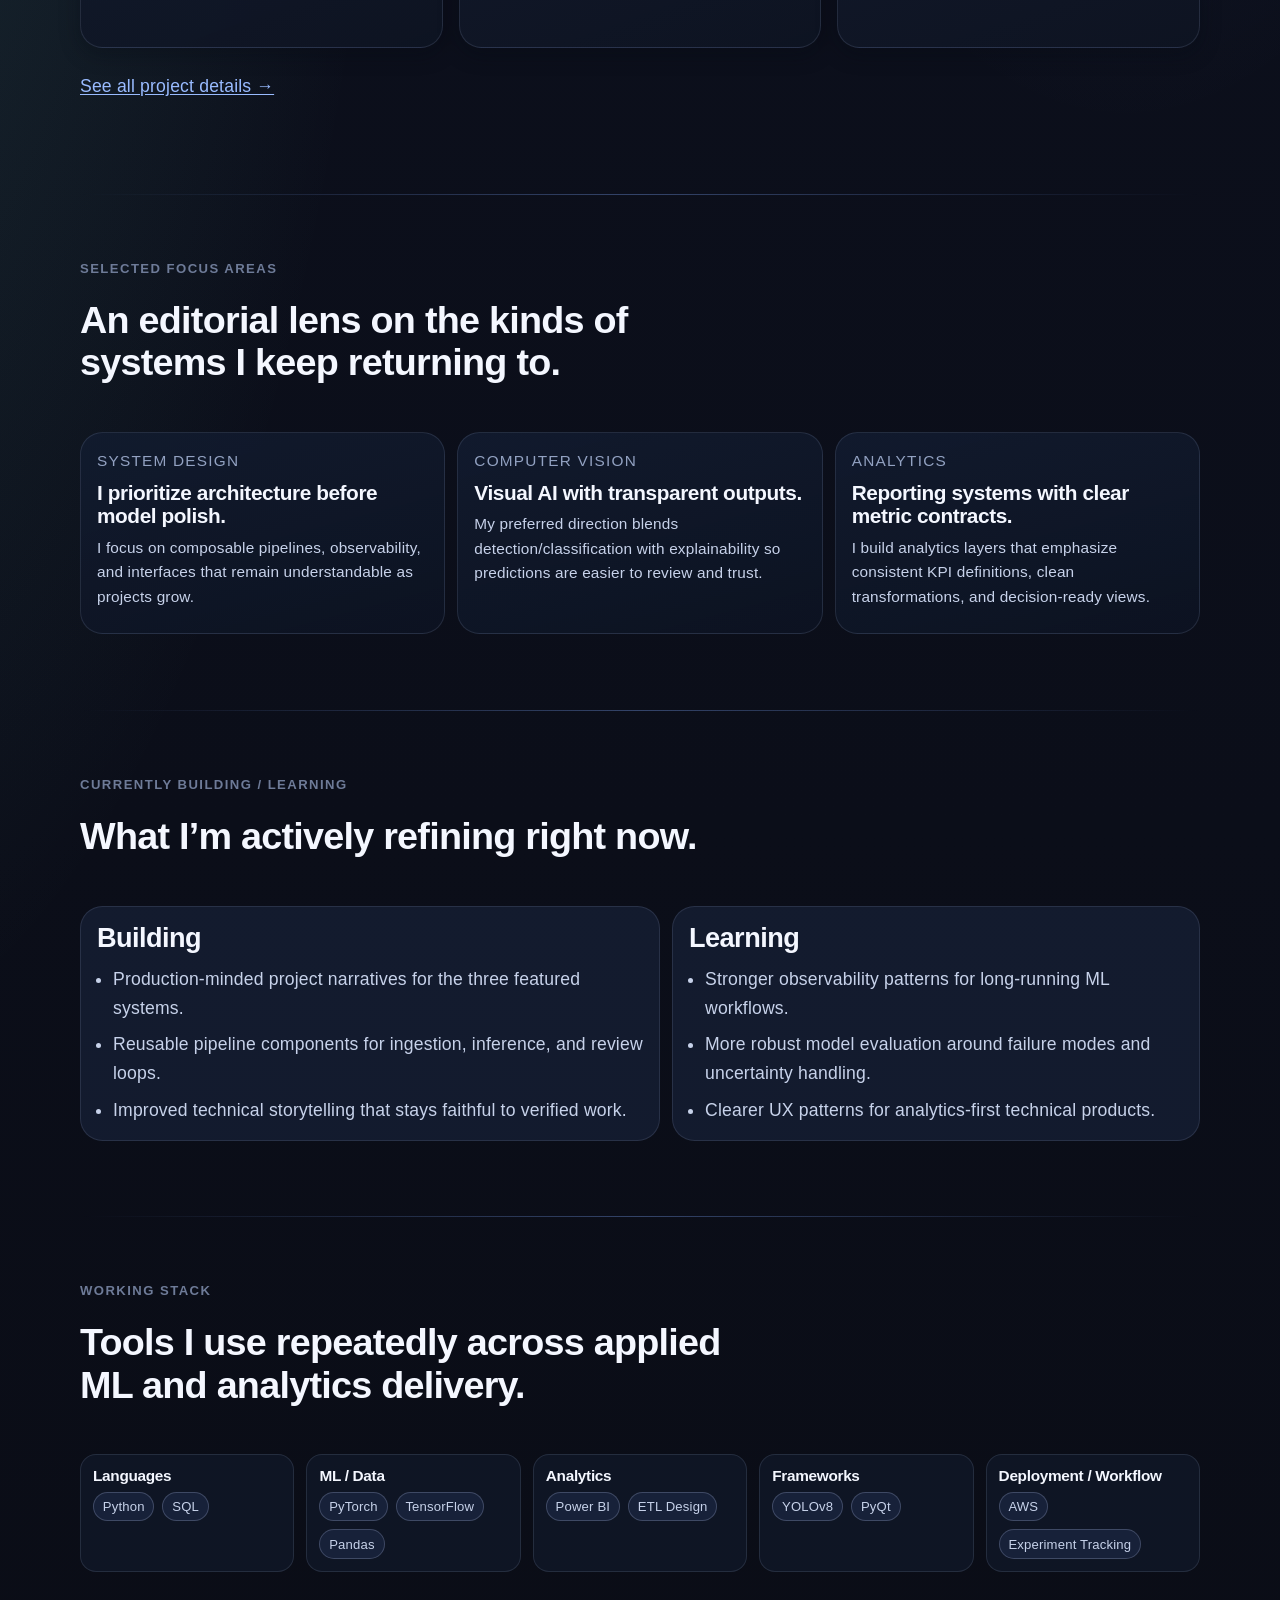
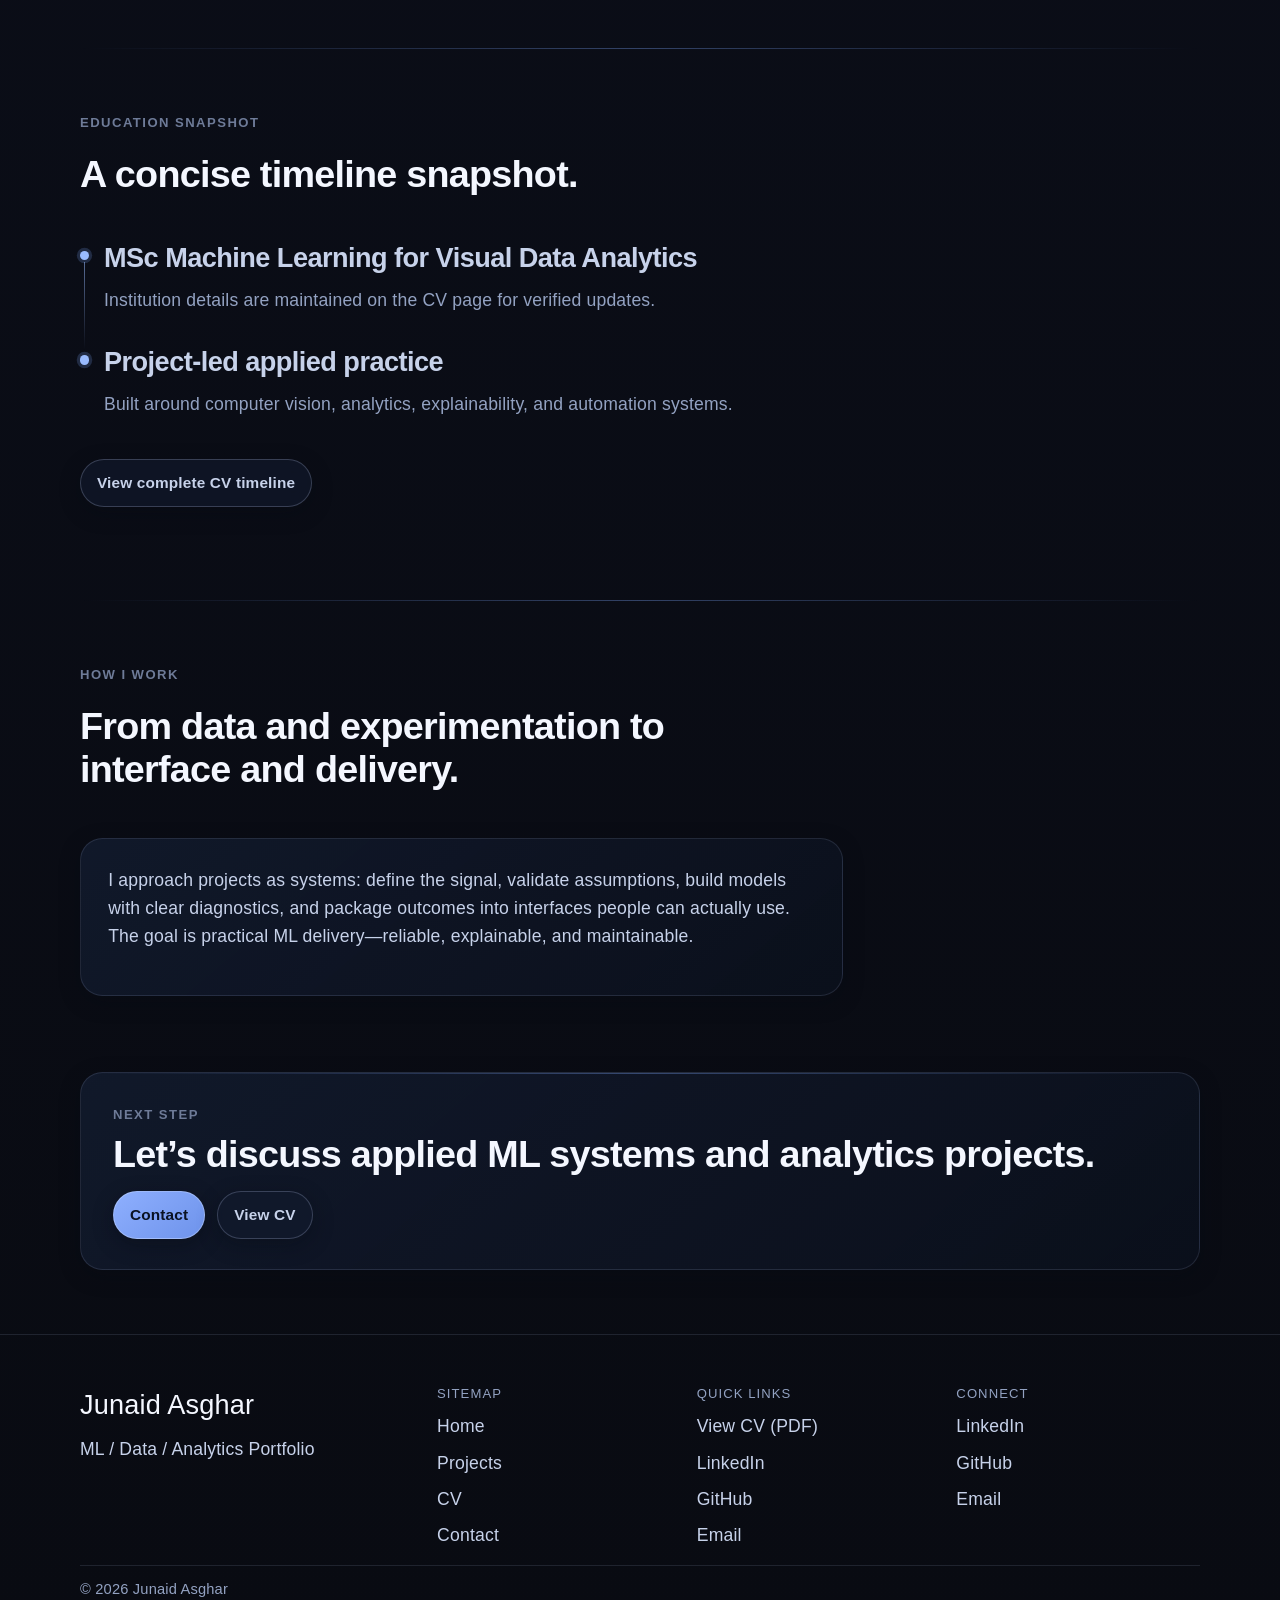
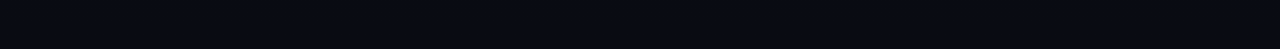
==== commit 61908145: "Refactor portfolio content modules and expand maintenance docs" ====
--- a/index.html
+++ b/index.html
@@ -49,12 +49,12 @@
       </div>
 
       <div class="hero__content">
-        <p class="eyebrow hero__kicker" data-stagger>Applied AI Systems</p>
-        <h1 class="hero__name" data-stagger>Junaid Asghar</h1>
-        <p class="hero__title" data-stagger>
+        <p class="eyebrow hero__kicker" data-stagger data-hero-kicker>Applied AI Systems</p>
+        <h1 class="hero__name" data-stagger data-hero-name>Junaid Asghar</h1>
+        <p class="hero__title" data-stagger data-hero-title>
           Machine learning engineer focused on computer vision, analytics, and robust end-to-end AI delivery.
         </p>
-        <p class="hero__intro muted" data-stagger>
+        <p class="hero__intro muted" data-stagger data-hero-intro>
           I build practical systems that connect model development, evaluation, and usable interfaces—so insights can move beyond notebooks into dependable workflows.
         </p>
 
@@ -68,7 +68,7 @@
           <li><a href="https://github.com/jasgh14" target="_blank" rel="noreferrer" aria-label="GitHub profile (opens in a new tab)">GitHub</a></li>
         </ul>
 
-        <p class="hero__microcopy" data-stagger>Built around reproducible pipelines, interpretable outputs, and measurable evaluation.</p>
+        <p class="hero__microcopy" data-stagger data-hero-microcopy>Built around reproducible pipelines, interpretable outputs, and measurable evaluation.</p>
       </div>
 
       <a class="hero__scroll-cue" href="#featured-spotlight" aria-label="Scroll to featured projects">
@@ -90,23 +90,7 @@
         <p class="eyebrow">Selected Focus Areas</p>
         <h2>An editorial lens on the kinds of systems I keep returning to.</h2>
       </div>
-      <div class="focus-editorial">
-        <article class="focus-editorial__item" data-stagger>
-          <p class="focus-editorial__label">System Design</p>
-          <h3>I prioritize architecture before model polish.</h3>
-          <p>I focus on composable pipelines, observability, and interfaces that remain understandable as projects grow.</p>
-        </article>
-        <article class="focus-editorial__item" data-stagger>
-          <p class="focus-editorial__label">Computer Vision</p>
-          <h3>Visual AI with transparent outputs.</h3>
-          <p>My preferred direction blends detection/classification with explainability so predictions are easier to review and trust.</p>
-        </article>
-        <article class="focus-editorial__item" data-stagger>
-          <p class="focus-editorial__label">Analytics</p>
-          <h3>Reporting systems with clear metric contracts.</h3>
-          <p>I build analytics layers that emphasize consistent KPI definitions, clean transformations, and decision-ready views.</p>
-        </article>
-      </div>
+      <div class="focus-editorial" data-home-focus></div>
     </section>
 
     <section id="now-building" class="page-section now-building" data-reveal>
@@ -117,19 +101,11 @@
       <div class="now-building__grid">
         <article class="now-card" data-stagger>
           <h3>Building</h3>
-          <ul>
-            <li>Production-minded project narratives for the three featured systems.</li>
-            <li>Reusable pipeline components for ingestion, inference, and review loops.</li>
-            <li>Improved technical storytelling that stays faithful to verified work.</li>
-          </ul>
+          <ul data-now-building></ul>
         </article>
         <article class="now-card" data-stagger>
           <h3>Learning</h3>
-          <ul>
-            <li>Stronger observability patterns for long-running ML workflows.</li>
-            <li>More robust model evaluation around failure modes and uncertainty handling.</li>
-            <li>Clearer UX patterns for analytics-first technical products.</li>
-          </ul>
+          <ul data-now-learning></ul>
         </article>
       </div>
     </section>
@@ -139,13 +115,7 @@
         <p class="eyebrow">Working Stack</p>
         <h2>Tools I use repeatedly across applied ML and analytics delivery.</h2>
       </div>
-      <div class="stack-strip">
-        <article class="stack-strip__group"><h3>Languages</h3><ul><li>Python</li><li>SQL</li></ul></article>
-        <article class="stack-strip__group"><h3>ML / Data</h3><ul><li>PyTorch</li><li>TensorFlow</li><li>Pandas</li></ul></article>
-        <article class="stack-strip__group"><h3>Analytics</h3><ul><li>Power BI</li><li>ETL Design</li></ul></article>
-        <article class="stack-strip__group"><h3>Frameworks</h3><ul><li>YOLOv8</li><li>PyQt</li></ul></article>
-        <article class="stack-strip__group"><h3>Deployment / Workflow</h3><ul><li>AWS</li><li>Experiment Tracking</li></ul></article>
-      </div>
+      <div class="stack-strip" data-home-stack></div>
     </section>
 
     <section id="experience-education" class="page-section" data-reveal>
@@ -153,16 +123,7 @@
         <p class="eyebrow">Education Snapshot</p>
         <h2>A concise timeline snapshot.</h2>
       </div>
-      <ol class="timeline timeline--teaser">
-        <li class="timeline__item">
-          <h3>MSc Machine Learning for Visual Data Analytics</h3>
-          <p class="muted">Institution details are maintained on the CV page for verified updates.</p>
-        </li>
-        <li class="timeline__item">
-          <h3>Project-led applied practice</h3>
-          <p class="muted">Built around computer vision, analytics, explainability, and automation systems.</p>
-        </li>
-      </ol>
+      <ol class="timeline timeline--teaser" data-education-teaser></ol>
       <p><a class="button button--ghost" href="cv.html">View complete CV timeline</a></p>
     </section>
 
@@ -172,10 +133,7 @@
         <h2>From data and experimentation to interface and delivery.</h2>
       </div>
       <article class="approach-panel">
-        <p>
-          I approach projects as systems: define the signal, validate assumptions, build models with clear diagnostics, and package outcomes into interfaces people can actually use.
-          The goal is practical ML delivery—reliable, explainable, and maintainable.
-        </p>
+        <p data-home-approach></p>
       </article>
     </section>
 
@@ -193,42 +151,8 @@
 
   <script type="module" src="assets/js/main.js"></script>
   <script type="module">
-    import { projectsData } from "./assets/data/projects-data.js";
-
-    const spotlightNames = [
-      "Real-Time Visual Diagnosis System",
-      "E-commerce Analytics Platform",
-      "PlantOps: Automated Plant Disease Monitoring & Analysis System"
-    ];
-
-    const mount = document.querySelector("[data-home-projects]");
-    if (mount) {
-      const spotlightProjects = spotlightNames
-        .map((name) => projectsData.find((project) => project.name === name))
-        .filter(Boolean);
-
-      mount.innerHTML = spotlightProjects
-        .map((project, index) => `
-          <article class="spotlight-card spotlight-card--${index + 1}" data-stagger>
-            <h3>${project.name}</h3>
-            <p class="muted">${project.summary || "TODO: Add verified project summary."}</p>
-            <ul class="tag-list">${(project.tags || []).map((tag) => `<li>${tag}</li>`).join("")}</ul>
-            <p><a href="projects.html">Open project context →</a></p>
-          </article>
-        `)
-        .join("");
-    }
-
-    const hero = document.querySelector(".hero--cinematic");
-    if (hero && !window.matchMedia("(prefers-reduced-motion: reduce)").matches) {
-      hero.addEventListener("pointermove", (event) => {
-        const rect = hero.getBoundingClientRect();
-        const x = ((event.clientX - rect.left) / rect.width) * 100;
-        const y = ((event.clientY - rect.top) / rect.height) * 100;
-        hero.style.setProperty("--hero-spot-x", `${x}%`);
-        hero.style.setProperty("--hero-spot-y", `${y}%`);
-      });
-    }
+    import { renderHomePage } from "./assets/js/home.js";
+    renderHomePage();
   </script>
 </body>
 </html>
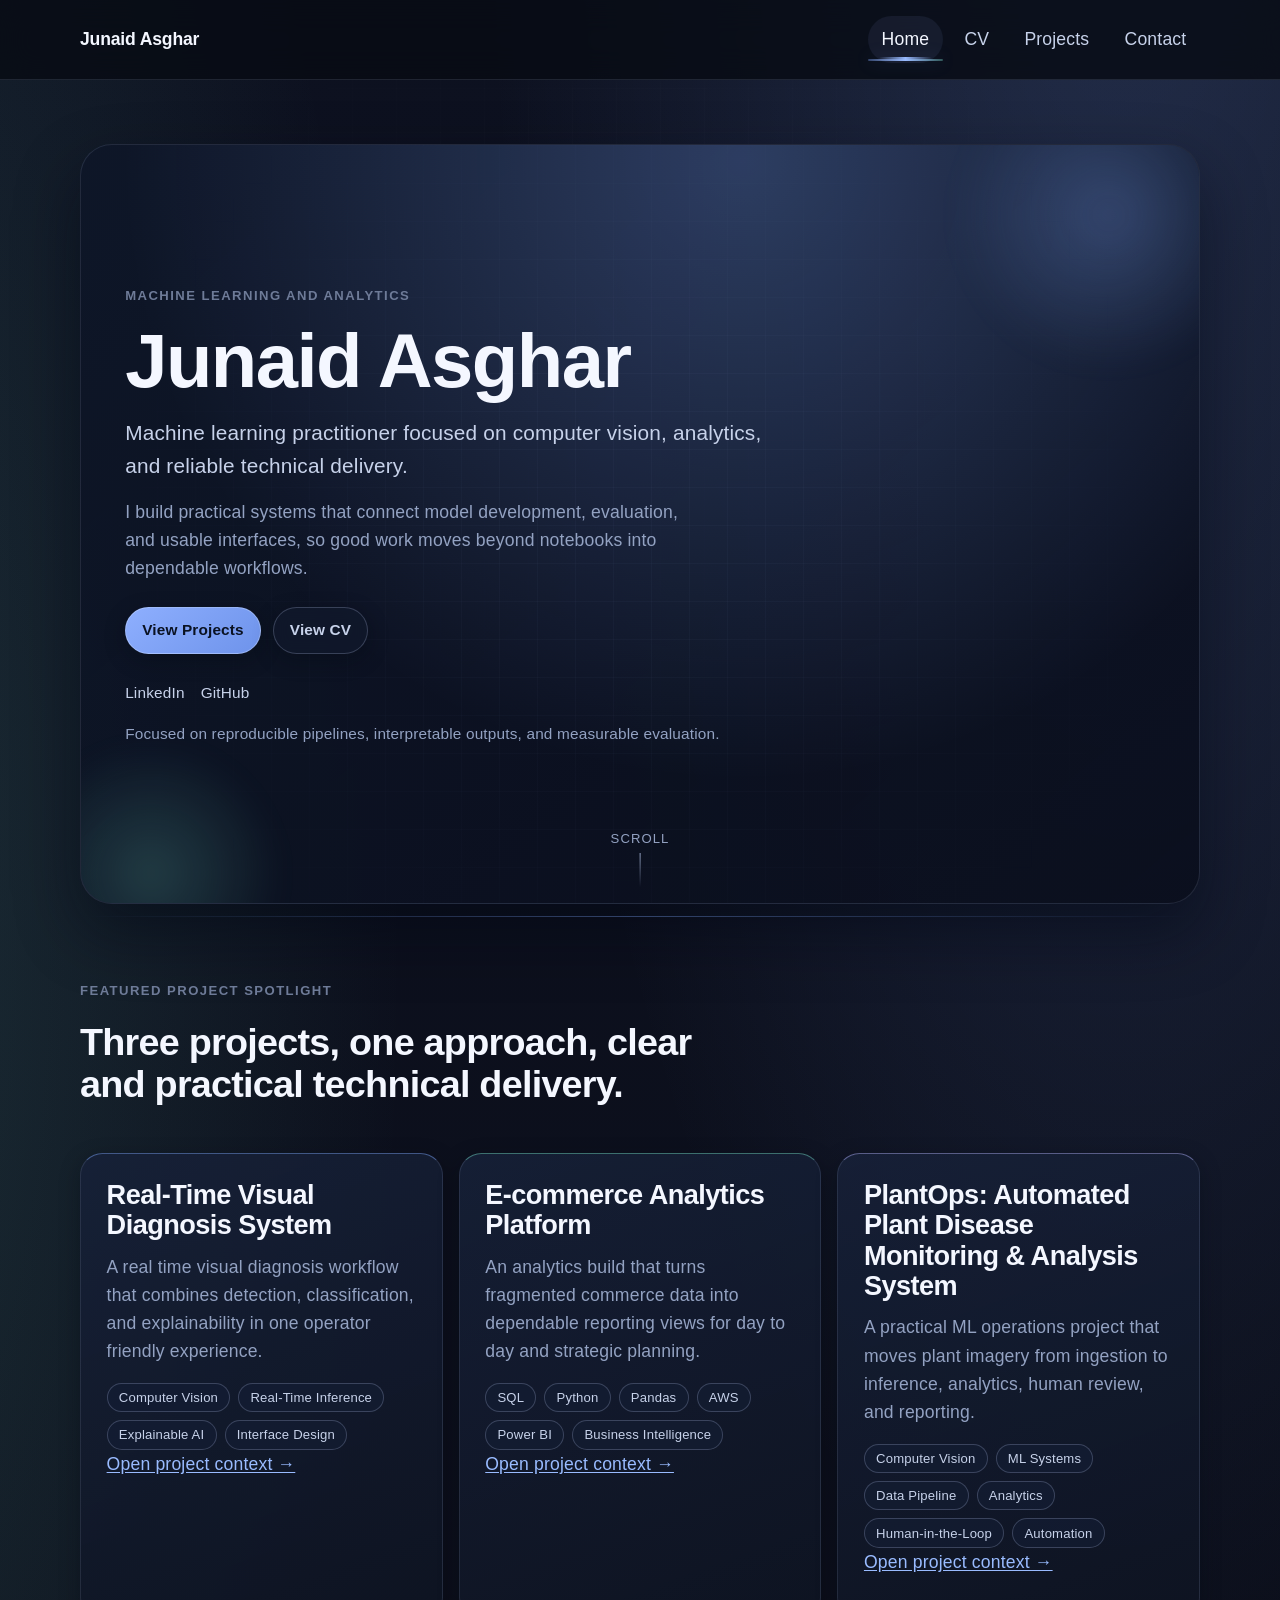
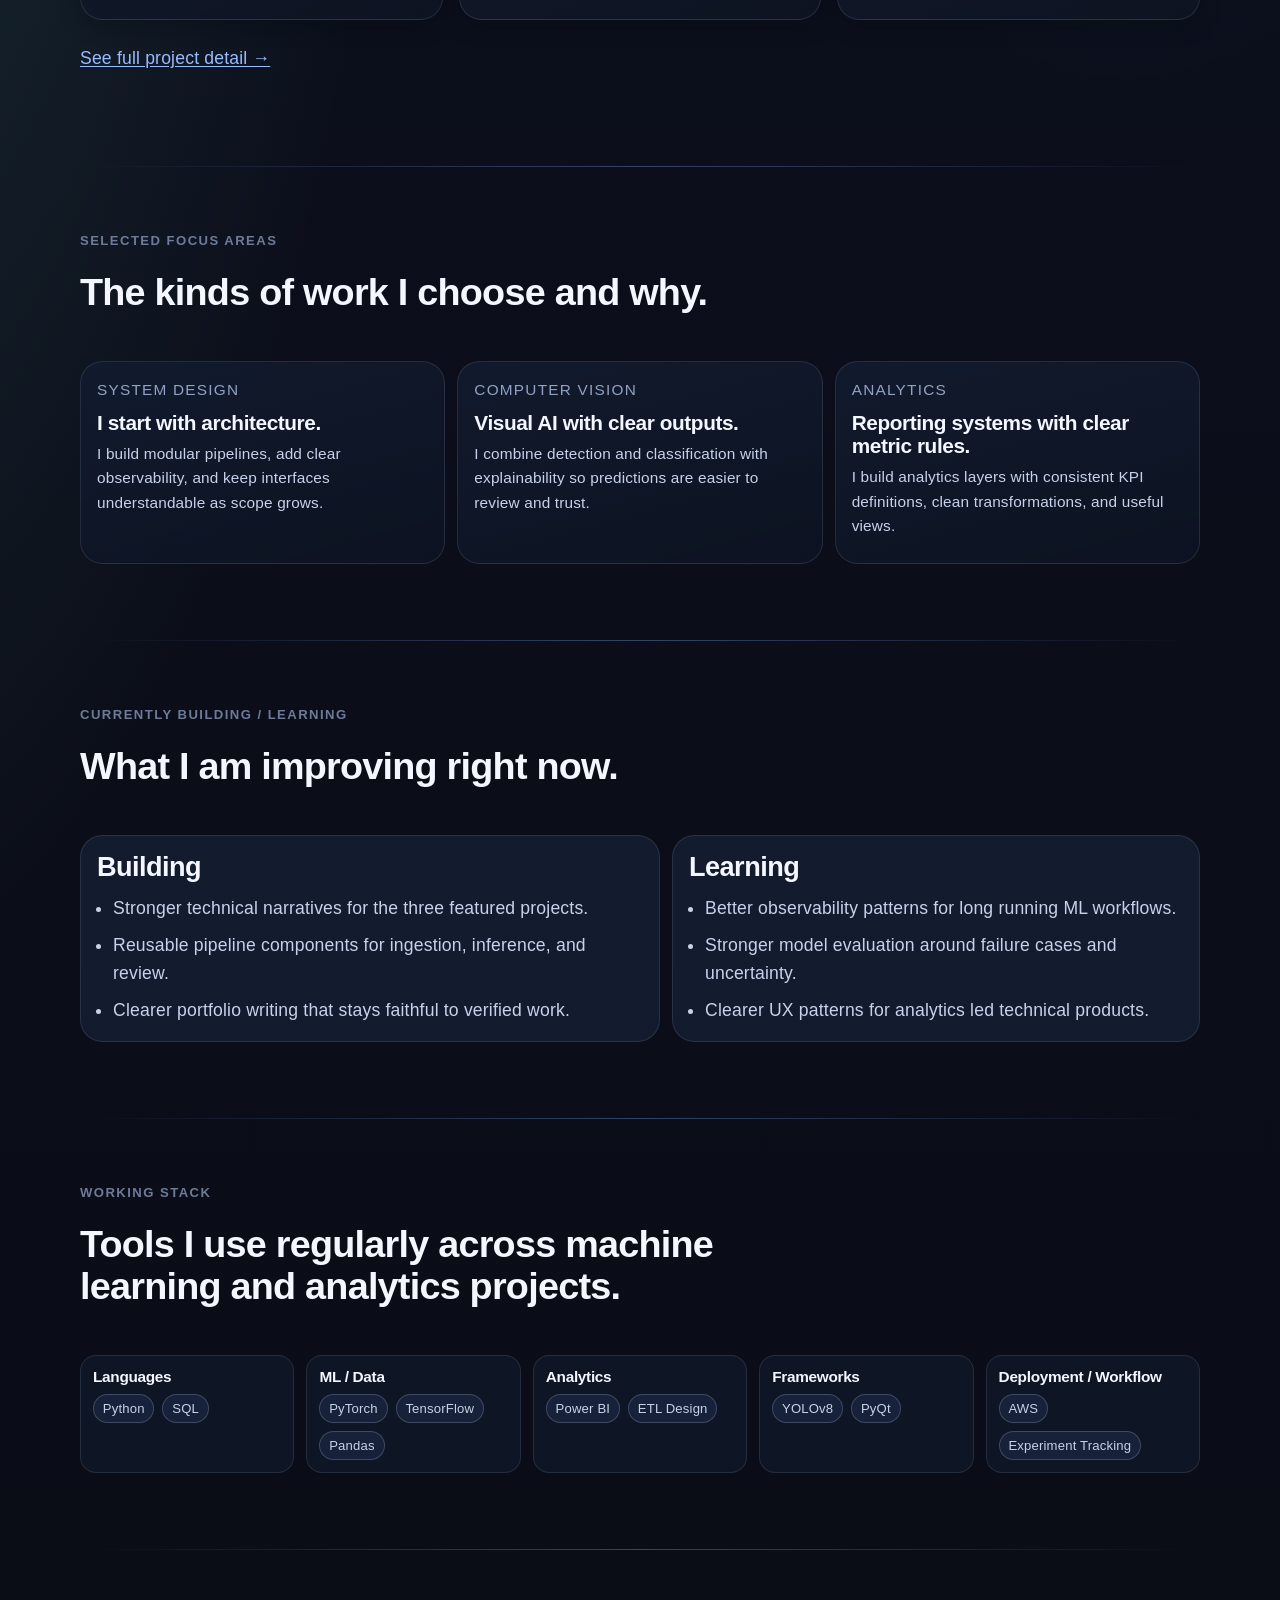
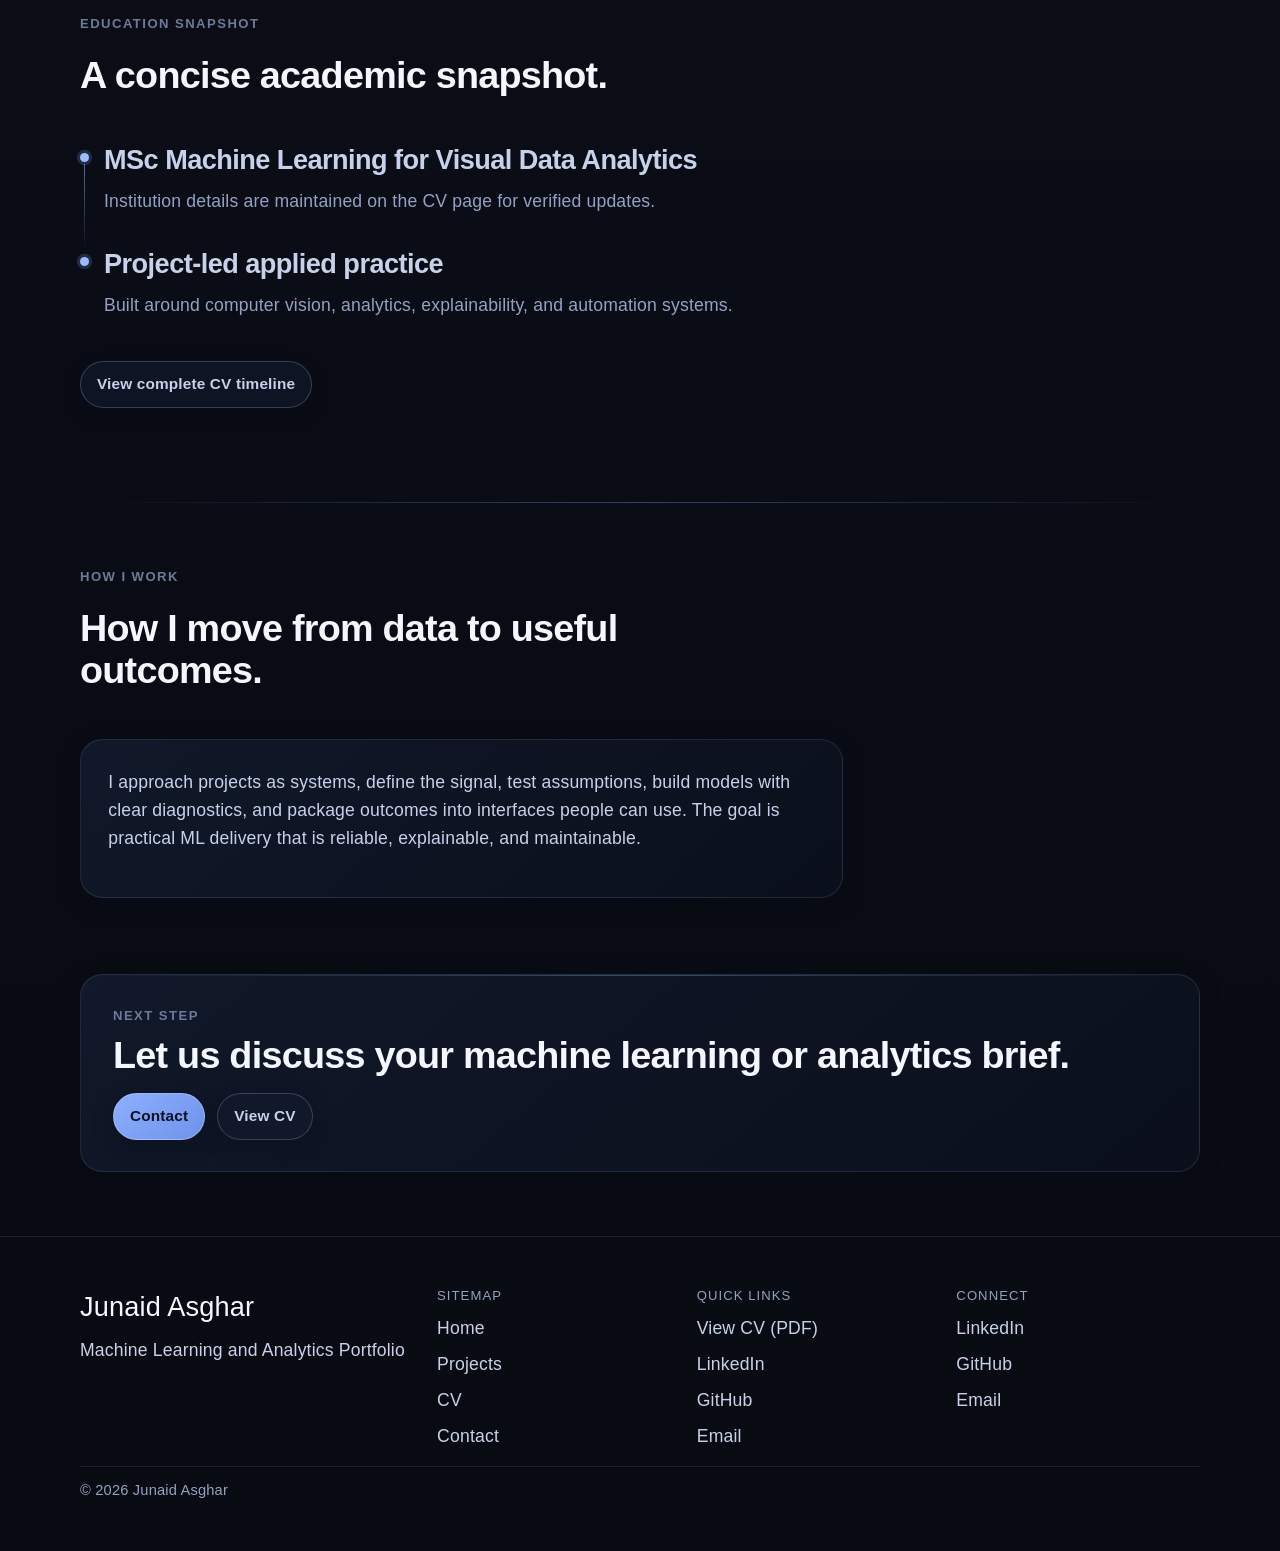
==== commit 48c1f204: "Rewrite portfolio copy for concise recruiter focused tone" ====
--- a/index.html
+++ b/index.html
@@ -3,16 +3,16 @@
 <head>
   <meta charset="utf-8" />
   <meta name="viewport" content="width=device-width,initial-scale=1" />
-  <title>Junaid Asghar | Applied ML Systems Portfolio</title>
-  <meta name="description" content="Portfolio of Junaid Asghar focused on applied machine learning, computer vision, analytics, and production-minded AI systems." />
-  <meta property="og:title" content="Junaid Asghar | Applied ML Systems Portfolio" />
-  <meta property="og:description" content="Portfolio of Junaid Asghar focused on applied machine learning, computer vision, analytics, and production-minded AI systems." />
+  <title>Junaid Asghar | Machine Learning and Analytics Portfolio</title>
+  <meta name="description" content="Portfolio of Junaid Asghar, machine learning and analytics practitioner focused on computer vision and practical technical delivery." />
+  <meta property="og:title" content="Junaid Asghar | Machine Learning and Analytics Portfolio" />
+  <meta property="og:description" content="Portfolio of Junaid Asghar, machine learning and analytics practitioner focused on computer vision and practical technical delivery." />
   <meta property="og:type" content="website" />
   <meta property="og:url" content="https://jasgh14.github.io/index.html" />
   <meta property="og:site_name" content="Junaid Asghar Portfolio" />
   <meta name="twitter:card" content="summary_large_image" />
-  <meta name="twitter:title" content="Junaid Asghar | Applied ML Systems Portfolio" />
-  <meta name="twitter:description" content="Portfolio of Junaid Asghar focused on applied machine learning, computer vision, analytics, and production-minded AI systems." />
+  <meta name="twitter:title" content="Junaid Asghar | Machine Learning and Analytics Portfolio" />
+  <meta name="twitter:description" content="Portfolio of Junaid Asghar, machine learning and analytics practitioner focused on computer vision and practical technical delivery." />
   <link rel="canonical" href="https://jasgh14.github.io/index.html" />
   <link rel="stylesheet" href="assets/css/theme.css" />
   <link rel="stylesheet" href="assets/css/base.css" />
@@ -49,13 +49,13 @@
       </div>
 
       <div class="hero__content">
-        <p class="eyebrow hero__kicker" data-stagger data-hero-kicker>Applied AI Systems</p>
+        <p class="eyebrow hero__kicker" data-stagger data-hero-kicker>Machine Learning and Analytics</p>
         <h1 class="hero__name" data-stagger data-hero-name>Junaid Asghar</h1>
         <p class="hero__title" data-stagger data-hero-title>
-          Machine learning engineer focused on computer vision, analytics, and robust end-to-end AI delivery.
+          Machine learning practitioner focused on computer vision, analytics, and reliable technical delivery.
         </p>
         <p class="hero__intro muted" data-stagger data-hero-intro>
-          I build practical systems that connect model development, evaluation, and usable interfaces—so insights can move beyond notebooks into dependable workflows.
+          I build practical systems that connect model work, evaluation, and usable interfaces, so good ideas can move beyond notebooks into reliable workflows.
         </p>
 
         <div class="hero__cta" data-stagger>
@@ -79,16 +79,16 @@
     <section id="featured-spotlight" class="page-section featured-spotlight" data-reveal>
       <div class="section-header">
         <p class="eyebrow">Featured Project Spotlight</p>
-        <h2>Three systems, one theme: practical intelligence with production intent.</h2>
+        <h2>Three projects, one approach, clear and practical technical delivery.</h2>
       </div>
       <div class="spotlight-grid" data-home-projects></div>
-      <p class="featured-spotlight__link"><a href="projects.html">See all project details →</a></p>
+      <p class="featured-spotlight__link"><a href="projects.html">See full project detail →</a></p>
     </section>
 
     <section id="selected-focus" class="page-section selected-focus" data-reveal>
       <div class="section-header">
         <p class="eyebrow">Selected Focus Areas</p>
-        <h2>An editorial lens on the kinds of systems I keep returning to.</h2>
+        <h2>The kinds of work I choose and why.</h2>
       </div>
       <div class="focus-editorial" data-home-focus></div>
     </section>
@@ -96,7 +96,7 @@
     <section id="now-building" class="page-section now-building" data-reveal>
       <div class="section-header">
         <p class="eyebrow">Currently Building / Learning</p>
-        <h2>What I’m actively refining right now.</h2>
+        <h2>What I am improving right now.</h2>
       </div>
       <div class="now-building__grid">
         <article class="now-card" data-stagger>
@@ -113,7 +113,7 @@
     <section id="toolkit-strip" class="page-section" data-reveal>
       <div class="section-header">
         <p class="eyebrow">Working Stack</p>
-        <h2>Tools I use repeatedly across applied ML and analytics delivery.</h2>
+        <h2>Tools I use regularly across machine learning and analytics projects.</h2>
       </div>
       <div class="stack-strip" data-home-stack></div>
     </section>
@@ -121,7 +121,7 @@
     <section id="experience-education" class="page-section" data-reveal>
       <div class="section-header">
         <p class="eyebrow">Education Snapshot</p>
-        <h2>A concise timeline snapshot.</h2>
+        <h2>A concise academic snapshot.</h2>
       </div>
       <ol class="timeline timeline--teaser" data-education-teaser></ol>
       <p><a class="button button--ghost" href="cv.html">View complete CV timeline</a></p>
@@ -130,7 +130,7 @@
     <section id="approach" class="page-section" data-reveal>
       <div class="section-header">
         <p class="eyebrow">How I Work</p>
-        <h2>From data and experimentation to interface and delivery.</h2>
+        <h2>How I move from data to useful outcomes.</h2>
       </div>
       <article class="approach-panel">
         <p data-home-approach></p>
@@ -139,7 +139,7 @@
 
     <section id="final-cta" class="page-section cta-ribbon" data-reveal>
       <p class="eyebrow">Next Step</p>
-      <h2>Let’s discuss applied ML systems and analytics projects.</h2>
+      <h2>Let us discuss your machine learning or analytics brief.</h2>
       <div class="cta-ribbon__actions">
         <a class="button button--cta" href="contact.html">Contact</a>
         <a class="button button--ghost button--cta" href="assets/JunaidAsgharCV.pdf" target="_blank" rel="noreferrer" aria-label="View CV PDF (opens in a new tab)">View CV</a>
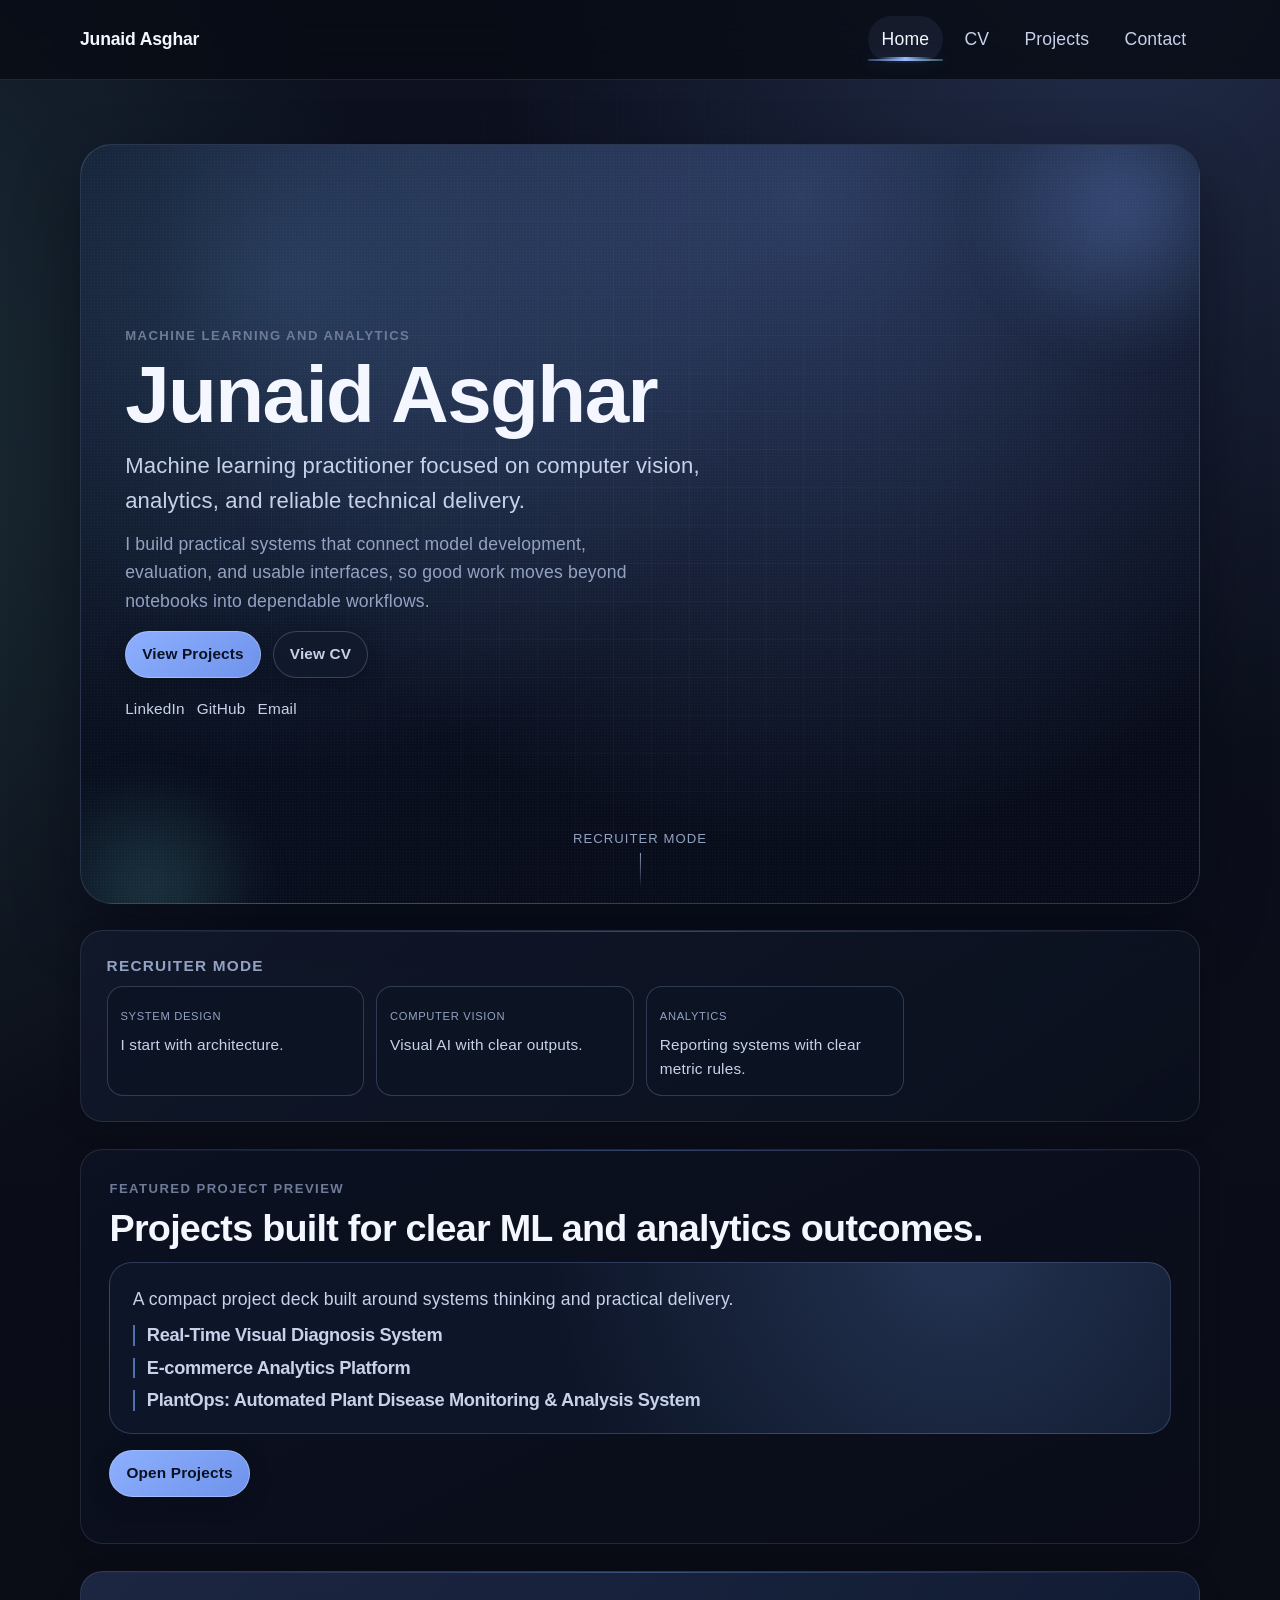
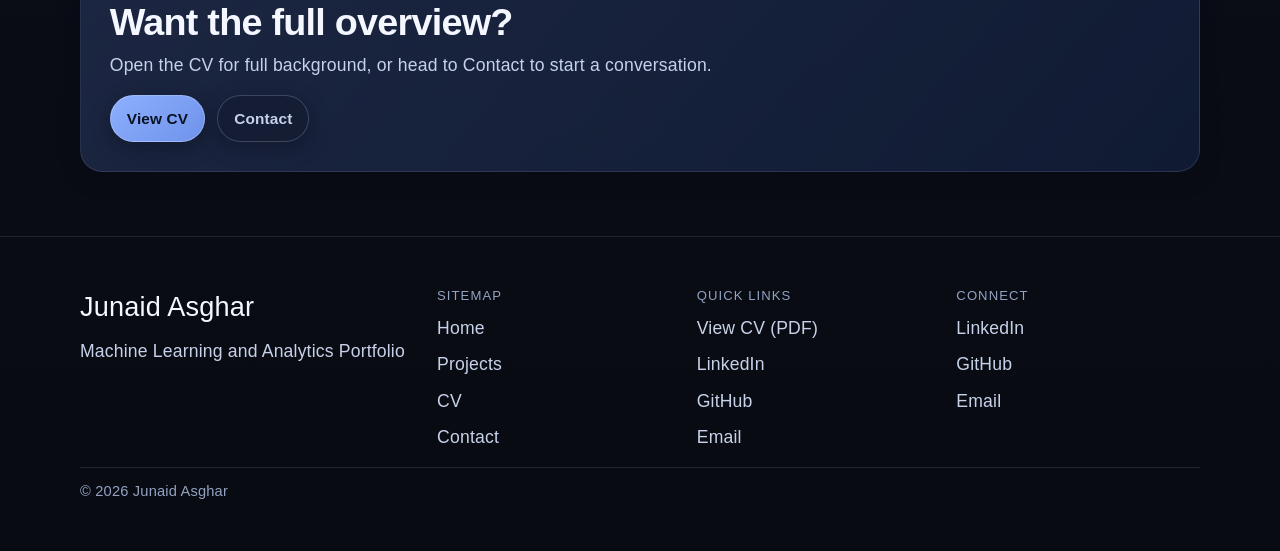
==== commit 8098478b: "Rebuild home page into compact recruiter-focused layout" ====
--- a/index.html
+++ b/index.html
@@ -4,15 +4,15 @@
   <meta charset="utf-8" />
   <meta name="viewport" content="width=device-width,initial-scale=1" />
   <title>Junaid Asghar | Machine Learning and Analytics Portfolio</title>
-  <meta name="description" content="Portfolio of Junaid Asghar, machine learning and analytics practitioner focused on computer vision and practical technical delivery." />
+  <meta name="description" content="Portfolio of Junaid Asghar, machine learning and analytics practitioner focused on machine learning systems, analytics, and applied AI delivery." />
   <meta property="og:title" content="Junaid Asghar | Machine Learning and Analytics Portfolio" />
-  <meta property="og:description" content="Portfolio of Junaid Asghar, machine learning and analytics practitioner focused on computer vision and practical technical delivery." />
+  <meta property="og:description" content="Portfolio of Junaid Asghar, machine learning and analytics practitioner focused on machine learning systems, analytics, and applied AI delivery." />
   <meta property="og:type" content="website" />
   <meta property="og:url" content="https://jasgh14.github.io/index.html" />
   <meta property="og:site_name" content="Junaid Asghar Portfolio" />
   <meta name="twitter:card" content="summary_large_image" />
   <meta name="twitter:title" content="Junaid Asghar | Machine Learning and Analytics Portfolio" />
-  <meta name="twitter:description" content="Portfolio of Junaid Asghar, machine learning and analytics practitioner focused on computer vision and practical technical delivery." />
+  <meta name="twitter:description" content="Portfolio of Junaid Asghar, machine learning and analytics practitioner focused on machine learning systems, analytics, and applied AI delivery." />
   <link rel="canonical" href="https://jasgh14.github.io/index.html" />
   <link rel="stylesheet" href="assets/css/theme.css" />
   <link rel="stylesheet" href="assets/css/base.css" />
@@ -43,6 +43,7 @@
   <main id="main-content" class="site-main container">
     <section id="hero" class="hero hero--cinematic" data-reveal>
       <div class="hero__backdrop" aria-hidden="true">
+        <span class="hero__grain"></span>
         <span class="hero__glow hero__glow--one"></span>
         <span class="hero__glow hero__glow--two"></span>
         <span class="hero__grid"></span>
@@ -52,10 +53,10 @@
         <p class="eyebrow hero__kicker" data-stagger data-hero-kicker>Machine Learning and Analytics</p>
         <h1 class="hero__name" data-stagger data-hero-name>Junaid Asghar</h1>
         <p class="hero__title" data-stagger data-hero-title>
-          Machine learning practitioner focused on computer vision, analytics, and reliable technical delivery.
+          ML, analytics, and applied AI systems for practical technical delivery.
         </p>
         <p class="hero__intro muted" data-stagger data-hero-intro>
-          I build practical systems that connect model work, evaluation, and usable interfaces, so good ideas can move beyond notebooks into reliable workflows.
+          I build dependable workflows that connect model development, evaluation, and user-facing outputs.
         </p>
 
         <div class="hero__cta" data-stagger>
@@ -66,83 +67,35 @@
         <ul class="hero__social" aria-label="Social links" data-stagger>
           <li><a href="https://www.linkedin.com/in/junaid-asghar453/" target="_blank" rel="noreferrer" aria-label="LinkedIn profile (opens in a new tab)">LinkedIn</a></li>
           <li><a href="https://github.com/jasgh14" target="_blank" rel="noreferrer" aria-label="GitHub profile (opens in a new tab)">GitHub</a></li>
+          <li><a href="mailto:Junaid453@outlook.com" aria-label="Send email to Junaid Asghar">Email</a></li>
         </ul>
-
-        <p class="hero__microcopy" data-stagger data-hero-microcopy>Built around reproducible pipelines, interpretable outputs, and measurable evaluation.</p>
       </div>
 
-      <a class="hero__scroll-cue" href="#featured-spotlight" aria-label="Scroll to featured projects">
-        <span>Scroll</span>
+      <a class="hero__scroll-cue" href="#recruiter-mode" aria-label="Scroll to Recruiter Mode">
+        <span>Recruiter Mode</span>
       </a>
     </section>
 
-    <section id="featured-spotlight" class="page-section featured-spotlight" data-reveal>
-      <div class="section-header">
-        <p class="eyebrow">Featured Project Spotlight</p>
-        <h2>Three projects, one approach, clear and practical technical delivery.</h2>
-      </div>
-      <div class="spotlight-grid" data-home-projects></div>
-      <p class="featured-spotlight__link"><a href="projects.html">See full project detail →</a></p>
+    <section id="recruiter-mode" class="page-section recruiter-mode" data-reveal aria-labelledby="recruiter-mode-title">
+      <h2 id="recruiter-mode-title">Recruiter Mode</h2>
+      <ul class="recruiter-mode__list" data-home-focus></ul>
     </section>
 
-    <section id="selected-focus" class="page-section selected-focus" data-reveal>
-      <div class="section-header">
-        <p class="eyebrow">Selected Focus Areas</p>
-        <h2>The kinds of work I choose and why.</h2>
+    <section id="featured-preview" class="page-section featured-preview" data-reveal aria-labelledby="featured-preview-title">
+      <div class="featured-preview__header">
+        <p class="eyebrow">Featured Project Preview</p>
+        <h2 id="featured-preview-title">Projects built for clear ML and analytics outcomes.</h2>
       </div>
-      <div class="focus-editorial" data-home-focus></div>
+      <div class="featured-preview__panel" data-home-projects></div>
+      <p class="featured-preview__cta"><a class="button button--cta" href="projects.html">Open Projects</a></p>
     </section>
 
-    <section id="now-building" class="page-section now-building" data-reveal>
-      <div class="section-header">
-        <p class="eyebrow">Currently Building / Learning</p>
-        <h2>What I am improving right now.</h2>
-      </div>
-      <div class="now-building__grid">
-        <article class="now-card" data-stagger>
-          <h3>Building</h3>
-          <ul data-now-building></ul>
-        </article>
-        <article class="now-card" data-stagger>
-          <h3>Learning</h3>
-          <ul data-now-learning></ul>
-        </article>
-      </div>
-    </section>
-
-    <section id="toolkit-strip" class="page-section" data-reveal>
-      <div class="section-header">
-        <p class="eyebrow">Working Stack</p>
-        <h2>Tools I use regularly across machine learning and analytics projects.</h2>
-      </div>
-      <div class="stack-strip" data-home-stack></div>
-    </section>
-
-    <section id="experience-education" class="page-section" data-reveal>
-      <div class="section-header">
-        <p class="eyebrow">Education Snapshot</p>
-        <h2>A concise academic snapshot.</h2>
-      </div>
-      <ol class="timeline timeline--teaser" data-education-teaser></ol>
-      <p><a class="button button--ghost" href="cv.html">View complete CV timeline</a></p>
-    </section>
-
-    <section id="approach" class="page-section" data-reveal>
-      <div class="section-header">
-        <p class="eyebrow">How I Work</p>
-        <h2>How I move from data to useful outcomes.</h2>
-      </div>
-      <article class="approach-panel">
-        <p data-home-approach></p>
-      </article>
-    </section>
-
-    <section id="final-cta" class="page-section cta-ribbon" data-reveal>
-      <p class="eyebrow">Next Step</p>
-      <h2>Let us discuss your machine learning or analytics brief.</h2>
-      <div class="cta-ribbon__actions">
-        <a class="button button--cta" href="contact.html">Contact</a>
-        <a class="button button--ghost button--cta" href="assets/JunaidAsgharCV.pdf" target="_blank" rel="noreferrer" aria-label="View CV PDF (opens in a new tab)">View CV</a>
+    <section id="home-cta" class="page-section final-cta-band" data-reveal aria-labelledby="home-cta-title">
+      <h2 id="home-cta-title">Want the full overview?</h2>
+      <p>Open the CV for full background, or head to Contact to start a conversation.</p>
+      <div class="final-cta-band__actions">
+        <a class="button button--cta" href="assets/JunaidAsgharCV.pdf" target="_blank" rel="noreferrer" aria-label="View CV PDF (opens in a new tab)">View CV</a>
+        <a class="button button--ghost button--cta" href="contact.html">Contact</a>
       </div>
     </section>
   </main>
--- a/assets/css/pages/home.css
+++ b/assets/css/pages/home.css
@@ -1,22 +1,24 @@
 .page-home .site-main {
   display: grid;
-  gap: var(--space-3);
+  gap: clamp(1rem, 0.7rem + 1.2vw, 1.8rem);
 }
 
 .page-home .hero--cinematic {
-  --hero-spot-x: 55%;
-  --hero-spot-y: 24%;
+  --hero-spot-x: 58%;
+  --hero-spot-y: 26%;
 
   position: relative;
-  min-height: min(88vh, 760px);
+  min-height: min(86vh, 760px);
   display: grid;
   align-items: center;
-  border: 1px solid var(--color-border-soft);
+  border: 1px solid rgba(140, 166, 225, 0.26);
   border-radius: var(--radius-xl);
   padding: clamp(1.4rem, 1rem + 2.2vw, 3rem);
   overflow: hidden;
   isolation: isolate;
-  background: linear-gradient(140deg, rgba(14, 22, 40, 0.92), rgba(10, 14, 28, 0.88));
+  background:
+    radial-gradient(circle at 18% 18%, rgba(125, 186, 255, 0.22), transparent 44%),
+    linear-gradient(142deg, rgba(11, 18, 35, 0.95), rgba(8, 12, 26, 0.98));
   box-shadow: var(--shadow-lg);
 }
 
@@ -30,66 +32,74 @@
 .page-home .hero__backdrop::before {
   content: "";
   position: absolute;
-  inset: -42%;
-  background: radial-gradient(circle at var(--hero-spot-x) var(--hero-spot-y), rgba(127, 168, 255, 0.28), transparent 40%);
-  transition: background-position var(--duration-slow) var(--easing-standard);
+  inset: -40%;
+  background: radial-gradient(circle at var(--hero-spot-x) var(--hero-spot-y), rgba(127, 168, 255, 0.3), transparent 42%);
+}
+
+.page-home .hero__grain {
+  position: absolute;
+  inset: 0;
+  opacity: 0.2;
+  background-image: radial-gradient(rgba(255, 255, 255, 0.2) 0.6px, transparent 0.6px);
+  background-size: 3px 3px;
 }
 
 .page-home .hero__glow {
   position: absolute;
   border-radius: 999px;
-  filter: blur(14px);
+  filter: blur(20px);
 }
 
 .page-home .hero__glow--one {
-  width: 340px;
-  height: 340px;
-  top: -100px;
-  right: -80px;
-  background: radial-gradient(circle, rgba(128, 170, 255, 0.25), transparent 64%);
+  width: 330px;
+  height: 330px;
+  top: -105px;
+  right: -92px;
+  background: radial-gradient(circle, rgba(127, 168, 255, 0.3), transparent 64%);
 }
 
 .page-home .hero__glow--two {
-  width: 280px;
-  height: 280px;
+  width: 250px;
+  height: 250px;
   bottom: -110px;
-  left: -70px;
-  background: radial-gradient(circle, rgba(118, 224, 203, 0.2), transparent 66%);
+  left: -55px;
+  background: radial-gradient(circle, rgba(106, 213, 205, 0.2), transparent 66%);
 }
 
 .page-home .hero__grid {
   position: absolute;
   inset: 0;
+  opacity: 0.34;
   background-image:
-    linear-gradient(rgba(169, 192, 245, 0.09) 1px, transparent 1px),
-    linear-gradient(90deg, rgba(169, 192, 245, 0.09) 1px, transparent 1px);
+    linear-gradient(rgba(168, 196, 247, 0.11) 1px, transparent 1px),
+    linear-gradient(90deg, rgba(168, 196, 247, 0.11) 1px, transparent 1px);
   background-size: 38px 38px;
-  opacity: 0.35;
-  mask-image: radial-gradient(circle at center, black 20%, transparent 84%);
+  mask-image: radial-gradient(circle at center, black 22%, transparent 84%);
 }
 
 .page-home .hero__content {
-  max-width: 66ch;
+  max-width: 65ch;
 }
 
 .page-home .hero__kicker {
-  margin-bottom: var(--space-3);
+  margin-bottom: var(--space-2);
 }
 
 .page-home .hero__name {
-  font-size: clamp(2.2rem, 1.4rem + 4.4vw, 4.75rem);
+  font-size: clamp(2.2rem, 1.2rem + 5vw, 5rem);
+  line-height: 1.02;
   margin-bottom: var(--space-3);
 }
 
 .page-home .hero__title {
-  font-size: var(--text-md);
-  max-width: 60ch;
+  font-size: clamp(1.02rem, 0.94rem + 0.56vw, 1.38rem);
+  max-width: 48ch;
+  margin-bottom: var(--space-3);
+}
+
+.page-home .hero__intro {
+  max-width: 56ch;
   margin-bottom: var(--space-4);
-}
-
-.page-home .hero__intro {
-  max-width: 58ch;
-  margin-bottom: var(--space-5);
 }
 
 .page-home [data-stagger] {
@@ -97,46 +107,23 @@
 }
 
 .page-home .hero__cta,
-.page-home .cta-ribbon__actions {
+.page-home .final-cta-band__actions {
   display: flex;
   gap: var(--space-3);
   flex-wrap: wrap;
 }
 
-.page-home .button--cta {
-  position: relative;
-  overflow: hidden;
-}
-
-.page-home .button--cta::before {
-  content: "";
-  position: absolute;
-  inset: auto -45% -125% auto;
-  width: 140%;
-  height: 170%;
-  background: radial-gradient(circle, rgba(255, 255, 255, 0.32), transparent 58%);
-  opacity: 0;
-  transform: translateY(28%);
-  transition: opacity var(--duration-fast) var(--easing-standard), transform var(--duration-base) var(--easing-emphasis);
-}
-
-.page-home .button--cta:hover::before,
-.page-home .button--cta:focus-visible::before {
-  opacity: 1;
-  transform: translateY(0);
-}
-
 .page-home .hero__social {
   display: flex;
-  gap: var(--space-4);
+  gap: var(--space-3);
   list-style: none;
   padding: 0;
-  margin: var(--space-5) 0 var(--space-4);
+  margin: var(--space-4) 0 0;
 }
 
 .page-home .hero__social a {
+  text-decoration: none;
   color: var(--color-text-soft);
-  text-decoration: none;
   font-size: var(--text-sm);
   border-bottom: 1px solid transparent;
 }
@@ -145,11 +132,6 @@
 .page-home .hero__social a:focus-visible {
   color: var(--color-text);
   border-bottom-color: var(--color-accent-strong);
-}
-
-.page-home .hero__microcopy {
-  color: var(--color-text-muted);
-  font-size: var(--text-sm);
 }
 
 .page-home .hero__scroll-cue {
@@ -174,144 +156,114 @@
   animation: home-scroll-cue 1.6s ease-in-out infinite;
 }
 
-.page-home .featured-spotlight__link {
-  margin-top: var(--space-5);
-}
-
-.page-home .spotlight-grid {
-  display: grid;
-  grid-template-columns: repeat(3, minmax(0, 1fr));
-  gap: var(--space-4);
-}
-
-.page-home .spotlight-card {
+.page-home .recruiter-mode,
+.page-home .featured-preview,
+.page-home .final-cta-band {
   border: 1px solid var(--color-border-soft);
   border-radius: var(--radius-lg);
-  padding: clamp(1rem, 0.8rem + 1.2vw, 1.6rem);
-  background: linear-gradient(160deg, rgba(23, 33, 57, 0.86), rgba(14, 20, 34, 0.92));
   box-shadow: var(--shadow-sm);
-  transition: transform var(--duration-base) var(--easing-emphasis), box-shadow var(--duration-base) var(--easing-standard), border-color var(--duration-base) var(--easing-standard);
-}
-
-.page-home .spotlight-card--1 { border-top: 1px solid rgba(127, 168, 255, 0.45); }
-.page-home .spotlight-card--2 { border-top: 1px solid rgba(119, 224, 203, 0.45); }
-.page-home .spotlight-card--3 { border-top: 1px solid rgba(180, 180, 255, 0.45); }
-
-.page-home .spotlight-card:hover,
-.page-home .spotlight-card:focus-within {
-  transform: translateY(-4px);
-  border-color: var(--color-border-strong);
-  box-shadow: var(--shadow-md);
-}
-
-.page-home .focus-editorial {
-  display: grid;
-  grid-template-columns: repeat(3, minmax(0, 1fr));
-  gap: var(--space-3);
-}
-
-.page-home .focus-editorial__item {
-  background: linear-gradient(165deg, rgba(18, 28, 48, 0.88), rgba(13, 19, 34, 0.94));
-  border: 1px solid var(--color-border-soft);
-  border-radius: var(--radius-lg);
-  padding: var(--space-4);
-}
-
-.page-home .focus-editorial__label {
-  margin: 0 0 var(--space-2);
-  font-size: var(--text-xs);
+}
+
+.page-home .recruiter-mode {
+  padding: clamp(1rem, 0.9rem + 0.9vw, 1.6rem);
+  background: linear-gradient(145deg, rgba(18, 26, 46, 0.82), rgba(11, 16, 29, 0.94));
+}
+
+.page-home .recruiter-mode h2 {
+  font-size: var(--text-sm);
   letter-spacing: 0.08em;
   text-transform: uppercase;
   color: var(--color-text-muted);
-}
-
-.page-home .focus-editorial__item h3 {
-  font-size: var(--text-md);
+  margin-bottom: var(--space-3);
+}
+
+.page-home .recruiter-mode__list {
+  list-style: none;
+  margin: 0;
+  padding: 0;
+  display: grid;
+  grid-template-columns: repeat(4, minmax(0, 1fr));
+  gap: var(--space-3);
+}
+
+.page-home .recruiter-mode__item {
+  border: 1px solid rgba(157, 179, 232, 0.25);
+  border-radius: var(--radius-md);
+  padding: 0.8rem;
+  background: rgba(12, 20, 36, 0.76);
+}
+
+.page-home .recruiter-mode__tag {
+  display: inline-block;
+  font-size: 0.7rem;
+  letter-spacing: 0.06em;
+  text-transform: uppercase;
+  color: var(--color-text-muted);
+  margin-bottom: 0.45rem;
+}
+
+.page-home .recruiter-mode__item p {
+  margin: 0;
+  font-size: var(--text-sm);
+}
+
+.page-home .featured-preview {
+  padding: clamp(1rem, 0.9rem + 1.1vw, 1.8rem);
+  background: linear-gradient(154deg, rgba(12, 18, 34, 0.93), rgba(10, 13, 25, 0.98));
+}
+
+.page-home .featured-preview__header h2 {
+  margin-bottom: var(--space-3);
+}
+
+.page-home .featured-preview__panel {
+  border: 1px solid rgba(144, 170, 232, 0.24);
+  border-radius: var(--radius-lg);
+  padding: clamp(1rem, 0.85rem + 0.8vw, 1.4rem);
+  background:
+    radial-gradient(circle at 80% -10%, rgba(123, 176, 255, 0.2), transparent 48%),
+    rgba(15, 23, 42, 0.86);
+}
+
+.page-home .featured-preview__lede {
+  margin-bottom: var(--space-3);
+  color: var(--color-text-soft);
+}
+
+.page-home .featured-preview__list {
+  list-style: none;
+  margin: 0;
+  padding: 0;
+  display: grid;
+  gap: 0.75rem;
+}
+
+.page-home .featured-preview__list li {
+  border-left: 2px solid rgba(127, 168, 255, 0.62);
+  padding-left: 0.75rem;
+}
+
+.page-home .featured-preview__list h3 {
+  margin: 0;
+  font-size: clamp(1rem, 0.95rem + 0.3vw, 1.14rem);
+}
+
+.page-home .featured-preview__cta {
+  margin-top: var(--space-4);
+}
+
+.page-home .final-cta-band {
+  padding: clamp(1.15rem, 1rem + 1vw, 1.8rem);
+  background: linear-gradient(130deg, rgba(102, 142, 243, 0.2), rgba(17, 28, 53, 0.95));
+}
+
+.page-home .final-cta-band h2 {
   margin-bottom: var(--space-2);
 }
 
-.page-home .focus-editorial__item p {
-  font-size: var(--text-sm);
-  margin: 0 0 var(--space-2);
-}
-
-.page-home .now-building__grid {
-  display: grid;
-  grid-template-columns: 1.1fr 1fr;
-  gap: var(--space-3);
-}
-
-.page-home .now-card {
-  border: 1px solid var(--color-border-soft);
-  border-radius: var(--radius-lg);
-  padding: var(--space-4);
-  background: color-mix(in srgb, var(--color-surface-2) 88%, transparent);
-}
-
-.page-home .now-card ul {
-  margin: 0;
-  padding-left: 1rem;
-  display: grid;
-  gap: 0.55rem;
-}
-
-.page-home .stack-strip {
-  display: grid;
-  grid-template-columns: repeat(5, minmax(0, 1fr));
-  gap: var(--space-3);
-}
-
-.page-home .stack-strip__group {
-  background: rgba(17, 24, 40, 0.82);
-  border: 1px solid var(--color-border-soft);
-  border-radius: var(--radius-md);
-  padding: var(--space-3);
-}
-
-.page-home .stack-strip__group h3 {
-  font-size: var(--text-sm);
-  margin-bottom: var(--space-2);
-}
-
-.page-home .stack-strip__group ul {
-  list-style: none;
-  padding: 0;
-  margin: 0;
-  display: flex;
-  flex-wrap: wrap;
-  gap: var(--space-2);
-}
-
-.page-home .stack-strip__group li {
-  border: 1px solid var(--color-border);
-  border-radius: var(--radius-pill);
-  padding: 0.2rem 0.55rem;
-  background: rgba(28, 39, 66, 0.72);
-  font-size: var(--text-xs);
-  color: var(--color-text-soft);
-}
-
-.page-home .timeline--teaser {
-  max-width: 72ch;
-  margin-bottom: var(--space-5);
-}
-
-.page-home .approach-panel,
-.page-home .cta-ribbon {
-  border: 1px solid var(--color-border-soft);
-  border-radius: var(--radius-lg);
-  background: linear-gradient(140deg, rgba(19, 28, 48, 0.8), rgba(11, 16, 28, 0.92));
-  box-shadow: var(--shadow-sm);
-}
-
-.page-home .approach-panel {
-  padding: clamp(1.2rem, 0.9rem + 1vw, 2rem);
-  max-width: 78ch;
-}
-
-.page-home .cta-ribbon {
-  padding-inline: clamp(1rem, 1rem + 2vw, 2rem);
-  padding-block: clamp(1.4rem, 1.2rem + 0.9vw, 2rem);
+.page-home .final-cta-band p {
+  margin-bottom: var(--space-4);
+  max-width: 62ch;
 }
 
 @keyframes home-scroll-cue {
@@ -320,30 +272,26 @@
   50% { transform: translateY(6px); opacity: 1; }
 }
 
-@media (max-width: 1080px) {
-  .page-home .spotlight-grid,
-  .page-home .focus-editorial,
-  .page-home .now-building__grid,
-  .page-home .stack-strip {
+@media (max-width: 980px) {
+  .page-home .hero--cinematic {
+    min-height: min(82vh, 680px);
+  }
+
+  .page-home .recruiter-mode__list {
     grid-template-columns: repeat(2, minmax(0, 1fr));
   }
 }
 
-@media (max-width: 760px) {
-  .page-home .hero--cinematic {
-    min-height: auto;
-    padding-bottom: var(--space-8);
-  }
-
-  .page-home .spotlight-grid,
-  .page-home .focus-editorial,
-  .page-home .now-building__grid,
-  .page-home .stack-strip {
-    grid-template-columns: 1fr;
+@media (max-width: 640px) {
+  .page-home .hero__scroll-cue {
+    bottom: var(--space-3);
+  }
+
+  .page-home .recruiter-mode__list {
+    grid-template-columns: minmax(0, 1fr);
   }
 
   .page-home .hero__social {
-    gap: var(--space-3);
     flex-wrap: wrap;
   }
 }
@@ -352,40 +300,4 @@
   .page-home .hero__scroll-cue::after {
     animation: none;
   }
-
-  .page-home .spotlight-card,
-  .page-home .button,
-  .page-home .button--cta::before {
-    transition: none;
-  }
-}
-
-
-.page-home .hero__glow {
-  animation: hero-glow-drift 9s ease-in-out infinite;
-}
-
-.page-home .hero__glow--two {
-  animation-delay: -3.4s;
-}
-
-.page-home .hero__scroll-cue {
-  transition: transform var(--duration-base) var(--easing-emphasis), color var(--duration-fast) var(--easing-standard);
-}
-
-.page-home .hero__scroll-cue:hover,
-.page-home .hero__scroll-cue:focus-visible {
-  transform: translateX(-50%) translateY(-2px);
-  color: var(--color-text);
-}
-
-@keyframes hero-glow-drift {
-  0%, 100% { transform: translate3d(0, 0, 0); }
-  50% { transform: translate3d(0, 8px, 0); }
-}
-
-@media (prefers-reduced-motion: reduce) {
-  .page-home .hero__glow {
-    animation: none;
-  }
-}
+}
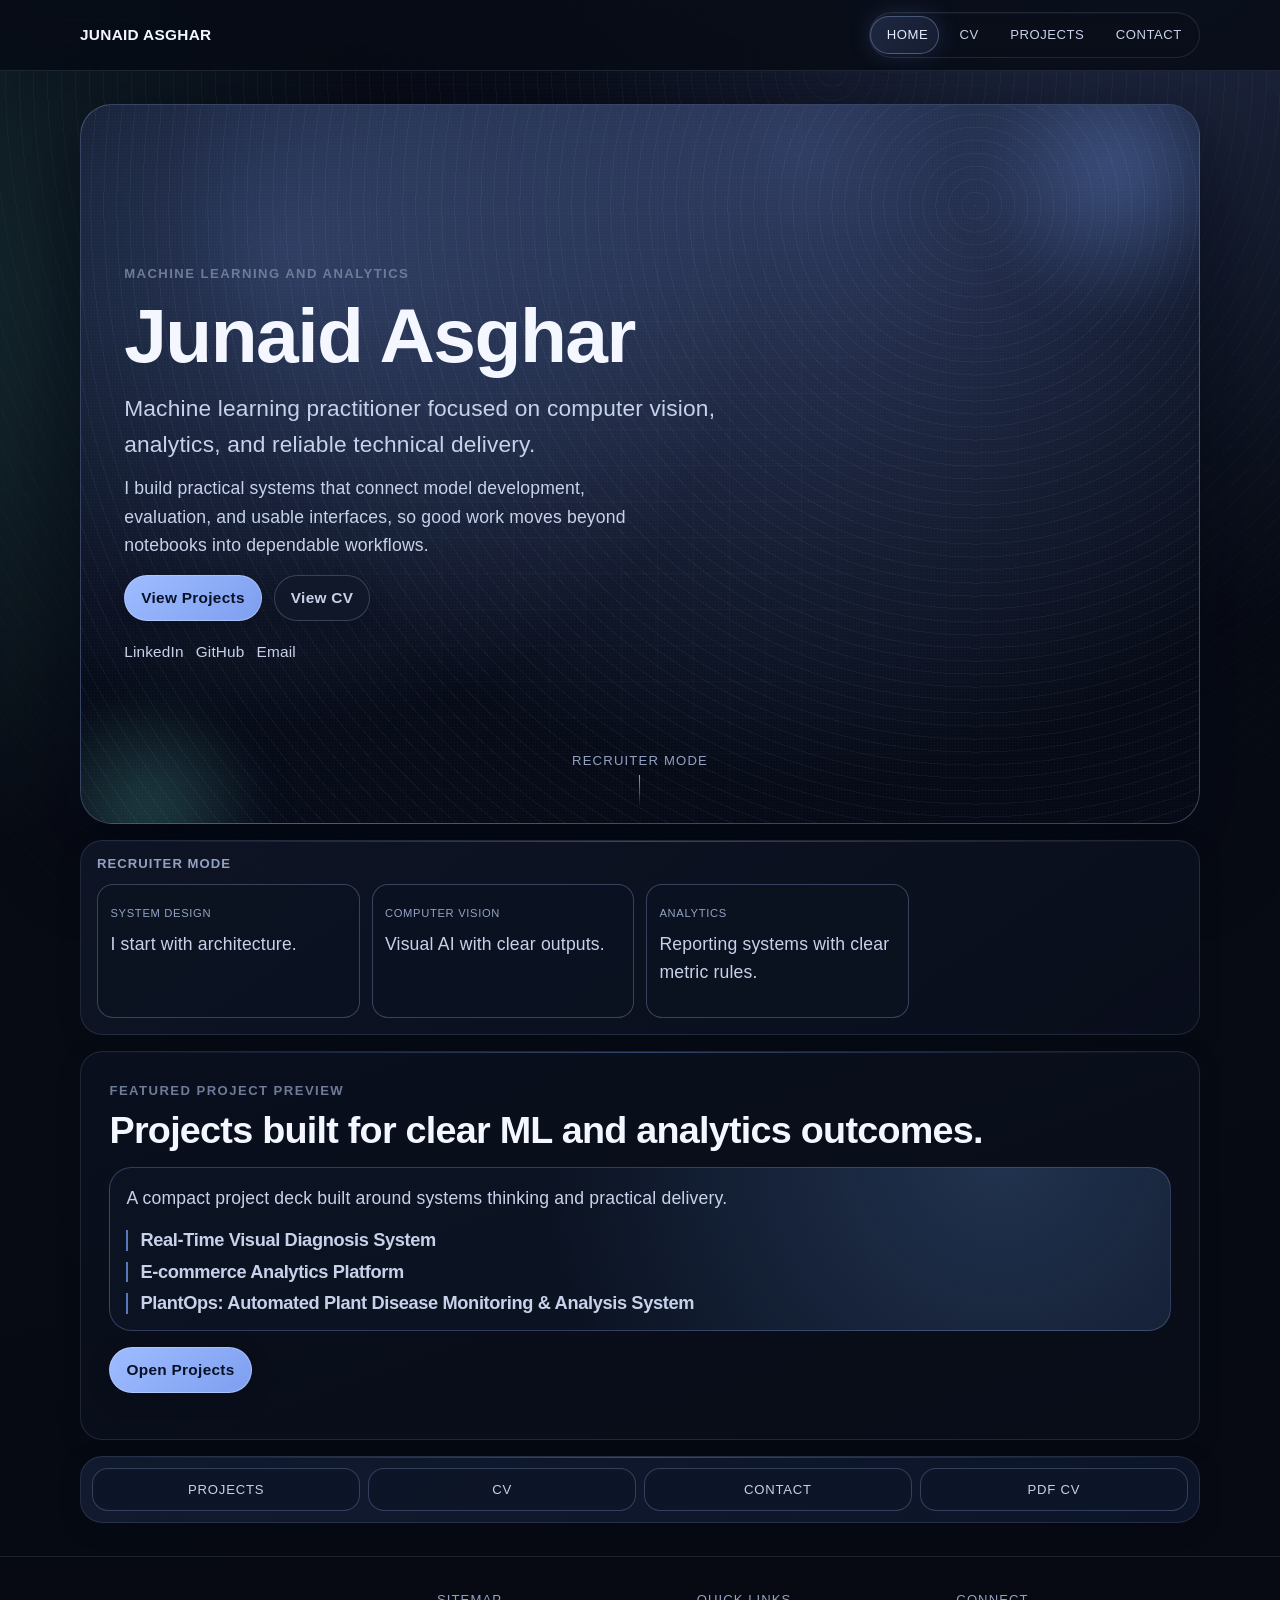
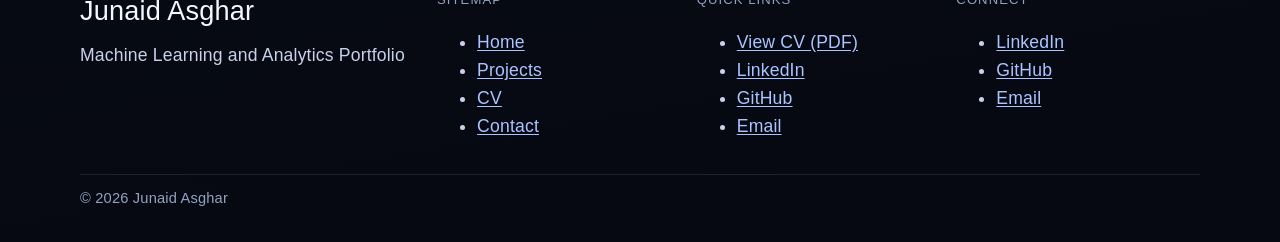
==== commit 1d268bf2: "Redesign site visuals with premium compact ML portfolio style" ====
--- a/index.html
+++ b/index.html
@@ -90,14 +90,12 @@
       <p class="featured-preview__cta"><a class="button button--cta" href="projects.html">Open Projects</a></p>
     </section>
 
-    <section id="home-cta" class="page-section final-cta-band" data-reveal aria-labelledby="home-cta-title">
-      <h2 id="home-cta-title">Want the full overview?</h2>
-      <p>Open the CV for full background, or head to Contact to start a conversation.</p>
-      <div class="final-cta-band__actions">
-        <a class="button button--cta" href="assets/JunaidAsgharCV.pdf" target="_blank" rel="noreferrer" aria-label="View CV PDF (opens in a new tab)">View CV</a>
-        <a class="button button--ghost button--cta" href="contact.html">Contact</a>
-      </div>
-    </section>
+    <nav id="home-dock" class="page-section quick-jump-dock" data-reveal aria-label="Quick jump links">
+      <a href="projects.html"><span>Projects</span></a>
+      <a href="cv.html"><span>CV</span></a>
+      <a href="contact.html"><span>Contact</span></a>
+      <a href="assets/JunaidAsgharCV.pdf" target="_blank" rel="noreferrer"><span>PDF CV</span></a>
+    </nav>
   </main>
 
   <footer class="site-footer" data-site-footer></footer>
--- a/assets/css/theme.css
+++ b/assets/css/theme.css
@@ -2,9 +2,9 @@
   color-scheme: dark;
 
   /* Core backgrounds */
-  --color-bg-canvas: #06070c;
-  --color-bg: #090b12;
-  --color-bg-elevated: #0d1120;
+  --color-bg-canvas: #04050a;
+  --color-bg: #070a12;
+  --color-bg-elevated: #0b1020;
 
   /* Surface layers */
   --color-surface-1: rgba(18, 25, 42, 0.72);
@@ -23,9 +23,9 @@
   --color-text-subtle: #6e7b98;
 
   /* Accent system */
-  --color-accent: #7fa8ff;
-  --color-accent-strong: #99bbff;
-  --color-accent-emphasis: #77e0cb;
+  --color-accent: #87a8ff;
+  --color-accent-strong: #abc4ff;
+  --color-accent-emphasis: #6ee3d1;
   --color-accent-glow: rgba(127, 168, 255, 0.36);
 
   /* Borders and dividers */
@@ -37,7 +37,7 @@
   /* Shadows and glow */
   --shadow-sm: 0 6px 20px rgba(6, 10, 20, 0.36);
   --shadow-md: 0 14px 38px rgba(4, 8, 20, 0.42);
-  --shadow-lg: 0 28px 64px rgba(2, 6, 18, 0.48);
+  --shadow-lg: 0 30px 80px rgba(1, 5, 17, 0.56);
   --shadow-glow: 0 0 0 1px rgba(153, 187, 255, 0.18), 0 0 32px rgba(127, 168, 255, 0.16);
 
   /* Blur and glass */
@@ -97,5 +97,5 @@
   --easing-standard: cubic-bezier(0.2, 0.72, 0.22, 1);
   --easing-emphasis: cubic-bezier(0.22, 1, 0.36, 1);
 
-  --focus-ring: 0 0 0 2px rgba(8, 11, 20, 0.95), 0 0 0 4px rgba(127, 168, 255, 0.72);
+  --focus-ring: 0 0 0 2px rgba(8, 11, 20, 0.95), 0 0 0 4px rgba(171, 196, 255, 0.78);
 }
--- a/assets/css/base.css
+++ b/assets/css/base.css
@@ -12,9 +12,9 @@
   margin: 0;
   min-height: 100vh;
   background:
-    radial-gradient(70% 58% at 88% -6%, rgba(127, 168, 255, 0.2), transparent 72%),
-    radial-gradient(60% 46% at -14% 20%, rgba(119, 224, 203, 0.15), transparent 76%),
-    linear-gradient(180deg, var(--color-bg-elevated), var(--color-bg));
+    radial-gradient(72% 58% at 92% -8%, rgba(135, 168, 255, 0.22), transparent 72%),
+    radial-gradient(58% 42% at -12% 16%, rgba(110, 227, 209, 0.16), transparent 74%),
+    linear-gradient(170deg, #060913 0%, #070b14 46%, #060912 100%);
   color: var(--color-text);
   font-family: var(--font-sans);
   font-size: var(--text-base);
@@ -23,17 +23,31 @@
   position: relative;
 }
 
-body::before {
+body::before,
+body::after {
   content: "";
   position: fixed;
   inset: 0;
   pointer-events: none;
+  z-index: -1;
+}
+
+body::before {
+  background:
+    radial-gradient(100% 70% at 50% -20%, rgba(171, 196, 255, 0.16), transparent 66%),
+    repeating-radial-gradient(circle at 65% 8%, rgba(134, 161, 222, 0.13) 0 1px, transparent 1px 14px);
+  opacity: 0.44;
+  mask-image: linear-gradient(180deg, black, rgba(0, 0, 0, 0.35));
+}
+
+body::after {
   background-image:
-    linear-gradient(rgba(255, 255, 255, 0.02) 1px, transparent 1px),
-    linear-gradient(90deg, rgba(255, 255, 255, 0.02) 1px, transparent 1px);
-  background-size: 44px 44px;
-  mask-image: radial-gradient(circle at center, black 12%, transparent 82%);
-  z-index: -1;
+    linear-gradient(rgba(255, 255, 255, 0.018) 1px, transparent 1px),
+    linear-gradient(90deg, rgba(255, 255, 255, 0.018) 1px, transparent 1px),
+    repeating-linear-gradient(180deg, rgba(161, 186, 242, 0.045), rgba(161, 186, 242, 0.045) 1px, transparent 1px, transparent 4px);
+  background-size: 42px 42px, 42px 42px, 100% 4px;
+  mask-image: radial-gradient(circle at center, black 22%, transparent 88%);
+  opacity: 0.7;
 }
 
 img {
@@ -107,13 +121,17 @@
 @media (max-width: 700px) {
   body {
     background:
-      radial-gradient(80% 50% at 82% -6%, rgba(127, 168, 255, 0.14), transparent 72%),
-      radial-gradient(70% 45% at -20% 24%, rgba(119, 224, 203, 0.12), transparent 74%),
-      linear-gradient(180deg, var(--color-bg-elevated), var(--color-bg));
+      radial-gradient(82% 54% at 86% -8%, rgba(135, 168, 255, 0.16), transparent 72%),
+      radial-gradient(68% 42% at -18% 24%, rgba(110, 227, 209, 0.12), transparent 72%),
+      linear-gradient(180deg, #080d18, #060913);
   }
 
   body::before {
-    opacity: 0.45;
+    opacity: 0.34;
+  }
+
+  body::after {
+    opacity: 0.48;
   }
 }
 
--- a/assets/css/layout.css
+++ b/assets/css/layout.css
@@ -1,22 +1,22 @@
 .container,
 .container--base {
-  width: min(var(--container-base), calc(100% - 2.5rem));
+  width: min(var(--container-base), calc(100% - 2.2rem));
   margin-inline: auto;
 }
 
 .container--narrow {
-  width: min(var(--container-narrow), calc(100% - 2.5rem));
+  width: min(var(--container-narrow), calc(100% - 2.2rem));
   margin-inline: auto;
 }
 
 .container--wide {
-  width: min(var(--container-wide), calc(100% - 2.5rem));
+  width: min(var(--container-wide), calc(100% - 2.2rem));
   margin-inline: auto;
 }
 
 .site-header {
   border-bottom: 1px solid var(--color-border-soft);
-  background: rgba(8, 11, 20, 0.82);
+  background: rgba(7, 11, 21, 0.84);
   backdrop-filter: var(--glass-blur-md);
   position: sticky;
   top: 0;
@@ -28,16 +28,16 @@
   align-items: center;
   justify-content: space-between;
   gap: var(--space-4);
-  padding-block: var(--space-4);
+  padding-block: 0.72rem;
 }
 
 .site-main {
-  padding-block: var(--space-8);
+  padding-block: clamp(2rem, 2.6vw, 3.5rem);
 }
 
 .page-section {
   position: relative;
-  padding-block: var(--space-8);
+  padding-block: clamp(1.35rem, 2vw, 2.5rem);
 }
 
 .page-section::before {
@@ -63,13 +63,13 @@
   background: var(--color-surface-1);
   backdrop-filter: var(--glass-blur-sm);
   border-radius: var(--radius-lg);
-  padding: clamp(1.25rem, 1rem + 1vw, 2.2rem);
+  padding: clamp(1.2rem, 1rem + 1vw, 2rem);
   box-shadow: var(--shadow-sm);
 }
 
 .site-footer {
   border-top: 1px solid var(--color-border-soft);
-  padding-block: var(--space-7);
+  padding-block: var(--space-6);
   color: var(--color-text-muted);
 }
 
@@ -112,55 +112,22 @@
   gap: var(--space-5);
 }
 
-.grid-2 {
-  grid-template-columns: repeat(2, minmax(0, 1fr));
-}
-
-.grid-3 {
-  grid-template-columns: repeat(3, minmax(0, 1fr));
-}
-
-.grid-4 {
-  grid-template-columns: repeat(4, minmax(0, 1fr));
-}
+.grid-2 { grid-template-columns: repeat(2, minmax(0, 1fr)); }
+.grid-3 { grid-template-columns: repeat(3, minmax(0, 1fr)); }
+.grid-4 { grid-template-columns: repeat(4, minmax(0, 1fr)); }
 
 .section-header {
   display: grid;
   gap: var(--space-3);
-  margin-bottom: var(--space-6);
+  margin-bottom: var(--space-5);
   max-width: 68ch;
 }
 
-@media (max-width: 1100px) {
-  .grid-4 {
-    grid-template-columns: repeat(2, minmax(0, 1fr));
-  }
-}
-
 @media (max-width: 900px) {
-  .site-main {
-    padding-block: var(--space-7);
-  }
-
-  .page-section {
-    padding-block: var(--space-7);
-  }
-
-  .grid-2,
-  .grid-3,
-  .grid-4 {
-    grid-template-columns: 1fr;
-    gap: var(--space-4);
-  }
-
-  .footer-shell {
-    grid-template-columns: repeat(2, minmax(0, 1fr));
-  }
-
-  .footer-shell__brand,
-  .footer-shell__legal {
-    grid-column: 1 / -1;
-  }
+  .site-main { padding-block: var(--space-6); }
+  .grid-2, .grid-3, .grid-4 { grid-template-columns: 1fr; gap: var(--space-4); }
+  .footer-shell { grid-template-columns: repeat(2, minmax(0, 1fr)); }
+  .footer-shell__brand, .footer-shell__legal { grid-column: 1 / -1; }
 }
 
 @media (max-width: 640px) {
@@ -168,18 +135,10 @@
   .container--base,
   .container--narrow,
   .container--wide {
-    width: calc(100% - 1.4rem);
+    width: calc(100% - 1.2rem);
   }
 
-  .site-main {
-    padding-block: var(--space-6);
-  }
-
-  .page-section {
-    padding-block: var(--space-6);
-  }
-
-  .footer-shell {
-    grid-template-columns: 1fr;
-  }
+  .site-main { padding-block: var(--space-5); }
+  .page-section { padding-block: var(--space-5); }
+  .footer-shell { grid-template-columns: 1fr; }
 }
--- a/assets/css/components.css
+++ b/assets/css/components.css
@@ -7,8 +7,8 @@
 .skip-link:focus-visible {
   left: 1rem;
   top: 1rem;
-  background: linear-gradient(140deg, var(--color-accent-strong), #b9ceff);
-  color: #08101f;
+  background: linear-gradient(140deg, var(--color-accent-strong), #c6d7ff);
+  color: #07101f;
   font-weight: 700;
   padding: 0.6rem 0.85rem;
   border-radius: var(--radius-xs);
@@ -20,24 +20,36 @@
   text-decoration: none;
   font-weight: 700;
   font-family: var(--font-display);
-  letter-spacing: -0.01em;
+  letter-spacing: 0.02em;
+  text-transform: uppercase;
+  font-size: var(--text-sm);
 }
 
 .site-nav {
   display: flex;
   align-items: center;
-  gap: var(--space-3);
+  gap: var(--space-2);
 }
 
 .nav-toggle {
   display: none;
-  min-height: 2.75rem;
-  min-width: 2.75rem;
+  min-height: 2.6rem;
+  min-width: 2.6rem;
   border: 1px solid var(--color-border);
-  border-radius: var(--radius-xs);
-  background: var(--color-surface-2);
+  border-radius: var(--radius-pill);
+  background: rgba(17, 24, 41, 0.9);
   color: var(--color-text);
   padding: 0.5rem 0.75rem;
+}
+
+.nav-links-wrap {
+  position: relative;
+  border: 1px solid var(--color-border-soft);
+  background: rgba(10, 15, 28, 0.8);
+  border-radius: var(--radius-pill);
+  padding: 0.2rem;
+  backdrop-filter: var(--glass-blur-sm);
+  box-shadow: inset 0 1px 0 rgba(255, 255, 255, 0.04);
 }
 
 .nav-links {
@@ -45,29 +57,24 @@
   list-style: none;
   margin: 0;
   padding: 0;
-  gap: var(--space-2);
-}
-
-.nav-links-wrap {
-  position: relative;
+  gap: 0.2rem;
 }
 
 .nav-indicator {
   --indicator-x: 0px;
   --indicator-w: 0px;
-
   position: absolute;
   left: 0;
-  bottom: 0.12rem;
-  height: 2px;
+  bottom: 0.2rem;
+  height: calc(100% - 0.4rem);
   width: var(--indicator-w);
   transform: translateX(var(--indicator-x));
   border-radius: var(--radius-pill);
-  background: linear-gradient(90deg, rgba(127, 168, 255, 0.35), var(--color-accent-strong), rgba(119, 224, 203, 0.35));
-  box-shadow: 0 0 18px rgba(127, 168, 255, 0.28);
+  background: linear-gradient(130deg, rgba(136, 169, 255, 0.17), rgba(136, 169, 255, 0.1));
+  border: 1px solid rgba(171, 196, 255, 0.34);
+  box-shadow: 0 0 24px rgba(135, 168, 255, 0.17);
   opacity: 0;
   transition: transform var(--duration-base) var(--easing-emphasis), width var(--duration-base) var(--easing-emphasis), opacity var(--duration-fast) var(--easing-standard);
-  pointer-events: none;
 }
 
 .nav-indicator.is-visible {
@@ -78,89 +85,51 @@
   position: relative;
   color: var(--color-text-soft);
   text-decoration: none;
-  display: inline-block;
-  padding: 0.58rem 0.85rem;
-  min-height: 2.75rem;
-  border-radius: var(--radius-pill);
-  transition: color var(--duration-fast) var(--easing-standard), background-color var(--duration-base) var(--easing-standard);
-}
-
-.nav-links a::after {
-  content: "";
-  position: absolute;
-  left: 0.7rem;
-  right: 0.7rem;
-  bottom: 0.26rem;
-  height: 1.5px;
-  background: linear-gradient(90deg, transparent, var(--color-accent-strong), transparent);
-  opacity: 0;
-  transform: scaleX(0.6);
-  transition: opacity var(--duration-fast) var(--easing-standard), transform var(--duration-fast) var(--easing-standard);
+  display: inline-flex;
+  align-items: center;
+  justify-content: center;
+  padding: 0.52rem 0.88rem;
+  min-height: 2.4rem;
+  border-radius: var(--radius-pill);
+  font-size: var(--text-xs);
+  letter-spacing: 0.04em;
+  text-transform: uppercase;
+  transition: color var(--duration-fast) var(--easing-standard), background-color var(--duration-fast) var(--easing-standard);
 }
 
 .nav-links a:hover,
 .nav-links a[aria-current="page"] {
   color: var(--color-text);
-  background: rgba(149, 178, 255, 0.08);
-}
-
-.nav-links a:hover::after,
-.nav-links a[aria-current="page"]::after {
-  opacity: 1;
-  transform: scaleX(1);
 }
 
 .button {
-  --button-bg: linear-gradient(140deg, #8eaffe, #6e93eb);
-  --button-text: #0a1222;
+  --button-bg: linear-gradient(140deg, #9ebcff, #7e9ff0);
+  --button-text: #081226;
 
   display: inline-flex;
   align-items: center;
   justify-content: center;
   gap: 0.45rem;
-  padding: 0.65rem 1rem;
-  border-radius: var(--radius-pill);
-  border: 1px solid rgba(203, 219, 255, 0.42);
+  padding: 0.62rem 1rem;
+  border-radius: var(--radius-pill);
+  border: 1px solid rgba(203, 219, 255, 0.5);
   background: var(--button-bg);
   color: var(--button-text);
   text-decoration: none;
   font-weight: 700;
   font-size: var(--text-sm);
-  letter-spacing: 0.01em;
+  letter-spacing: 0.02em;
   box-shadow: var(--shadow-sm);
   transition: transform var(--duration-fast) var(--easing-emphasis), box-shadow var(--duration-base) var(--easing-standard), filter var(--duration-fast) var(--easing-standard);
-  position: relative;
-  overflow: hidden;
-}
-
-.button::after {
-  content: "";
-  position: absolute;
-  inset: 0;
-  background: radial-gradient(circle at var(--button-spot-x, 50%) var(--button-spot-y, 50%), rgba(255, 255, 255, 0.32), transparent 50%);
-  opacity: 0;
-  transition: opacity var(--duration-fast) var(--easing-standard);
-  pointer-events: none;
-}
-
+}
 
 .button:hover {
   transform: translateY(-1px);
   box-shadow: var(--shadow-md), var(--shadow-glow);
-  filter: saturate(1.08);
-}
-
-.button:hover::after,
-.button:focus-visible::after {
-  opacity: 1;
-}
-
-.button:active {
-  transform: translateY(0);
 }
 
 .button--ghost {
-  --button-bg: rgba(19, 27, 46, 0.62);
+  --button-bg: rgba(17, 24, 42, 0.72);
   --button-text: var(--color-text-soft);
   border-color: var(--color-border);
   backdrop-filter: var(--glass-blur-sm);
@@ -174,7 +143,7 @@
 
 .card,
 .panel {
-  background: var(--color-surface-1);
+  background: linear-gradient(165deg, rgba(17, 24, 41, 0.9), rgba(13, 19, 34, 0.88));
   border: 1px solid var(--color-border-soft);
   border-radius: var(--radius-lg);
   padding: clamp(1rem, 0.85rem + 0.8vw, 1.5rem);
@@ -188,54 +157,8 @@
   box-shadow: var(--shadow-md);
 }
 
-.motion-card {
-  position: relative;
-  transform: perspective(900px) rotateX(var(--tilt-x, 0deg)) rotateY(var(--tilt-y, 0deg)) translateY(0);
-  transform-style: preserve-3d;
-  will-change: transform;
-  transition: transform var(--duration-base) var(--easing-emphasis), box-shadow var(--duration-base) var(--easing-standard);
-}
-
-.motion-card::before {
-  content: "";
-  position: absolute;
-  inset: 0;
-  border-radius: inherit;
-  background: radial-gradient(circle at var(--card-spot-x, 50%) var(--card-spot-y, 0%), rgba(255, 255, 255, 0.16), transparent 44%);
-  pointer-events: none;
-  opacity: 0;
-  transition: opacity var(--duration-base) var(--easing-standard);
-}
-
-.motion-card:hover::before,
-.motion-card:focus-within::before {
-  opacity: 1;
-}
-
 .panel--glass {
-  background: linear-gradient(160deg, rgba(32, 44, 74, 0.55), rgba(18, 24, 40, 0.78));
-}
-
-.metric-tile {
-  border-radius: var(--radius-md);
-  border: 1px solid var(--color-border-soft);
-  background: rgba(19, 28, 50, 0.74);
-  padding: var(--space-4);
-}
-
-.metric-tile__label {
-  font-size: var(--text-xs);
-  text-transform: uppercase;
-  letter-spacing: 0.08em;
-  color: var(--color-text-muted);
-}
-
-.metric-tile__value {
-  font-family: var(--font-display);
-  font-size: var(--text-xl);
-  color: var(--color-text);
-  line-height: 1;
-  margin-block: var(--space-2) var(--space-1);
+  background: linear-gradient(160deg, rgba(38, 55, 92, 0.45), rgba(17, 22, 38, 0.84));
 }
 
 .tag-list,
@@ -255,174 +178,47 @@
 .pill-group > * {
   border: 1px solid var(--color-border);
   border-radius: var(--radius-pill);
-  padding: 0.2rem 0.7rem;
+  padding: 0.22rem 0.7rem;
   color: var(--color-text-soft);
-  background: rgba(20, 30, 52, 0.72);
+  background: rgba(16, 25, 44, 0.76);
   font-size: var(--text-xs);
 }
 
-.inline-meta {
-  display: flex;
-  align-items: center;
-  flex-wrap: wrap;
-  gap: var(--space-2);
-  color: var(--color-text-muted);
-  font-size: var(--text-sm);
-}
-
-.inline-meta > * + *::before {
-  content: "•";
-  margin-right: var(--space-2);
-  color: var(--color-text-subtle);
-}
-
-.feature-callout {
-  border-left: 3px solid rgba(153, 187, 255, 0.7);
-  background: linear-gradient(120deg, rgba(140, 170, 255, 0.15), rgba(19, 28, 50, 0.45));
-  border-radius: var(--radius-md);
-  padding: var(--space-4) var(--space-5);
-}
-
-.timeline {
-  list-style: none;
-  padding: 0;
-  margin: 0;
-  display: grid;
-  gap: var(--space-4);
-}
-
-.timeline__item {
-  position: relative;
-  padding-left: 1.5rem;
-}
-
-.timeline__item::before {
-  content: "";
-  position: absolute;
-  top: 0.5rem;
-  left: 0;
-  width: 0.58rem;
-  height: 0.58rem;
-  border-radius: 50%;
-  background: var(--color-accent-strong);
-  box-shadow: 0 0 0 0.2rem rgba(127, 168, 255, 0.2);
-}
-
-.timeline__item::after {
-  content: "";
-  position: absolute;
-  top: 1.2rem;
-  left: 0.28rem;
-  bottom: -1.2rem;
-  width: 1px;
-  background: linear-gradient(180deg, rgba(153, 187, 255, 0.55), transparent);
-}
-
-.timeline__item:last-child::after {
-  display: none;
-}
-
-.spotlight-wrap {
-  position: relative;
-  isolation: isolate;
-  overflow: clip;
-}
-
-.spotlight-wrap::after {
-  content: "";
-  position: absolute;
-  inset: -35%;
-  z-index: -1;
-  background: radial-gradient(circle at var(--spot-x, 50%) var(--spot-y, 15%), rgba(153, 187, 255, 0.16), transparent 46%);
-  pointer-events: none;
-}
-
-.footer-links {
-  list-style: none;
-  display: grid;
-  gap: var(--space-2);
-  padding: 0;
-  margin: 0;
-}
-
-.footer-links a {
-  color: var(--color-text-soft);
-  text-decoration: none;
-}
-
-.footer-links a:hover,
-.footer-links a:focus-visible {
-  color: var(--color-text);
-}
-
 @media (max-width: 900px) {
-  .card-grid {
-    grid-template-columns: 1fr;
-  }
-
   .nav-toggle {
-    display: inline-block;
+    display: inline-flex;
+    align-items: center;
+    justify-content: center;
   }
 
   .nav-links-wrap {
     position: absolute;
-    top: calc(100% + 0.35rem);
-    right: 0.7rem;
-    z-index: 32;
+    right: 0;
+    top: calc(100% + 0.45rem);
+    min-width: 13rem;
+    opacity: 0;
+    pointer-events: none;
+    transform: translateY(-6px);
+    transition: opacity var(--duration-fast) var(--easing-standard), transform var(--duration-fast) var(--easing-standard);
+  }
+
+  .site-nav[data-open="true"] .nav-links-wrap {
+    opacity: 1;
+    pointer-events: auto;
+    transform: translateY(0);
   }
 
   .nav-links {
-    display: none;
-    max-height: min(75vh, 28rem);
-    overflow-y: auto;
-    background: rgba(18, 26, 44, 0.92);
-    border: 1px solid var(--color-border);
-    border-radius: var(--radius-md);
-    backdrop-filter: var(--glass-blur-md);
-    box-shadow: var(--shadow-md);
-    padding: var(--space-2);
-    min-width: min(16rem, calc(100vw - 2rem));
     flex-direction: column;
-  }
-
-  .site-nav[data-open="true"] .nav-links {
-    display: flex;
+    gap: 0.15rem;
+  }
+
+  .nav-links a {
+    justify-content: flex-start;
+    padding-inline: 0.8rem;
   }
 
   .nav-indicator {
     display: none;
   }
 }
-
-@media (prefers-reduced-motion: reduce) {
-  .button,
-  .button::after,
-  .motion-card,
-  .motion-card::before,
-  .nav-indicator {
-    transition: none;
-  }
-
-  .motion-card {
-    transform: none;
-  }
-}
-
-
-@media (max-width: 640px) {
-  .site-nav {
-    position: static;
-  }
-
-  .nav-links-wrap {
-    right: 0;
-  }
-
-  .nav-links {
-    width: min(18rem, calc(100vw - 1.4rem));
-  }
-
-  .button {
-    min-height: 2.75rem;
-  }
-}
--- a/assets/css/pages/home.css
+++ b/assets/css/pages/home.css
@@ -1,6 +1,6 @@
 .page-home .site-main {
   display: grid;
-  gap: clamp(1rem, 0.7rem + 1.2vw, 1.8rem);
+  gap: 1rem;
 }
 
 .page-home .hero--cinematic {
@@ -8,131 +8,83 @@
   --hero-spot-y: 26%;
 
   position: relative;
-  min-height: min(86vh, 760px);
+  min-height: min(82vh, 720px);
   display: grid;
   align-items: center;
-  border: 1px solid rgba(140, 166, 225, 0.26);
+  border: 1px solid rgba(148, 176, 238, 0.35);
   border-radius: var(--radius-xl);
-  padding: clamp(1.4rem, 1rem + 2.2vw, 3rem);
+  padding: clamp(1.4rem, 1rem + 2.2vw, 2.7rem);
   overflow: hidden;
   isolation: isolate;
   background:
-    radial-gradient(circle at 18% 18%, rgba(125, 186, 255, 0.22), transparent 44%),
-    linear-gradient(142deg, rgba(11, 18, 35, 0.95), rgba(8, 12, 26, 0.98));
+    radial-gradient(circle at 18% 20%, rgba(133, 170, 255, 0.28), transparent 44%),
+    linear-gradient(145deg, rgba(8, 14, 28, 0.95), rgba(6, 10, 22, 0.98));
   box-shadow: var(--shadow-lg);
 }
 
+.page-home .hero__backdrop,
+.page-home .hero__backdrop::before,
+.page-home .hero__backdrop::after {
+  position: absolute;
+  inset: 0;
+  content: "";
+  pointer-events: none;
+}
+
 .page-home .hero__backdrop {
+  z-index: -1;
+}
+
+.page-home .hero__backdrop::before {
+  inset: -40%;
+  background: radial-gradient(circle at var(--hero-spot-x) var(--hero-spot-y), rgba(135, 168, 255, 0.32), transparent 42%);
+}
+
+.page-home .hero__backdrop::after {
+  background: repeating-radial-gradient(circle at 80% 14%, rgba(163, 191, 249, 0.16) 0 1px, transparent 1px 13px);
+  opacity: 0.35;
+}
+
+.page-home .hero__grain {
   position: absolute;
   inset: 0;
-  z-index: -1;
-  pointer-events: none;
-}
-
-.page-home .hero__backdrop::before {
-  content: "";
-  position: absolute;
-  inset: -40%;
-  background: radial-gradient(circle at var(--hero-spot-x) var(--hero-spot-y), rgba(127, 168, 255, 0.3), transparent 42%);
-}
-
-.page-home .hero__grain {
-  position: absolute;
-  inset: 0;
-  opacity: 0.2;
+  opacity: 0.16;
   background-image: radial-gradient(rgba(255, 255, 255, 0.2) 0.6px, transparent 0.6px);
   background-size: 3px 3px;
 }
 
-.page-home .hero__glow {
-  position: absolute;
-  border-radius: 999px;
-  filter: blur(20px);
-}
-
+.page-home .hero__glow { position: absolute; border-radius: 999px; filter: blur(22px); }
 .page-home .hero__glow--one {
-  width: 330px;
-  height: 330px;
-  top: -105px;
-  right: -92px;
-  background: radial-gradient(circle, rgba(127, 168, 255, 0.3), transparent 64%);
-}
-
+  width: 340px; height: 340px; top: -108px; right: -92px;
+  background: radial-gradient(circle, rgba(127, 168, 255, 0.34), transparent 62%);
+}
 .page-home .hero__glow--two {
-  width: 250px;
-  height: 250px;
-  bottom: -110px;
-  left: -55px;
-  background: radial-gradient(circle, rgba(106, 213, 205, 0.2), transparent 66%);
+  width: 260px; height: 260px; bottom: -118px; left: -62px;
+  background: radial-gradient(circle, rgba(110, 227, 209, 0.24), transparent 64%);
 }
 
 .page-home .hero__grid {
   position: absolute;
   inset: 0;
-  opacity: 0.34;
+  opacity: 0.26;
   background-image:
-    linear-gradient(rgba(168, 196, 247, 0.11) 1px, transparent 1px),
-    linear-gradient(90deg, rgba(168, 196, 247, 0.11) 1px, transparent 1px);
-  background-size: 38px 38px;
-  mask-image: radial-gradient(circle at center, black 22%, transparent 84%);
-}
-
-.page-home .hero__content {
-  max-width: 65ch;
-}
-
-.page-home .hero__kicker {
-  margin-bottom: var(--space-2);
-}
-
-.page-home .hero__name {
-  font-size: clamp(2.2rem, 1.2rem + 5vw, 5rem);
-  line-height: 1.02;
-  margin-bottom: var(--space-3);
-}
-
-.page-home .hero__title {
-  font-size: clamp(1.02rem, 0.94rem + 0.56vw, 1.38rem);
-  max-width: 48ch;
-  margin-bottom: var(--space-3);
-}
-
-.page-home .hero__intro {
-  max-width: 56ch;
-  margin-bottom: var(--space-4);
-}
-
-.page-home [data-stagger] {
-  transition: opacity var(--duration-base) var(--easing-standard), transform var(--duration-base) var(--easing-emphasis);
-}
-
-.page-home .hero__cta,
-.page-home .final-cta-band__actions {
-  display: flex;
-  gap: var(--space-3);
-  flex-wrap: wrap;
-}
-
-.page-home .hero__social {
-  display: flex;
-  gap: var(--space-3);
-  list-style: none;
-  padding: 0;
-  margin: var(--space-4) 0 0;
-}
-
-.page-home .hero__social a {
-  text-decoration: none;
-  color: var(--color-text-soft);
-  font-size: var(--text-sm);
-  border-bottom: 1px solid transparent;
-}
-
+    linear-gradient(rgba(165, 191, 241, 0.15) 1px, transparent 1px),
+    linear-gradient(90deg, rgba(165, 191, 241, 0.15) 1px, transparent 1px);
+  background-size: 36px 36px;
+  mask-image: radial-gradient(circle at center, black 26%, transparent 84%);
+}
+
+.page-home .hero__content { max-width: 64ch; }
+.page-home .hero__kicker { margin-bottom: var(--space-2); }
+.page-home .hero__name { font-size: clamp(2.2rem, 1.2rem + 5vw, 4.8rem); margin-bottom: var(--space-3); }
+.page-home .hero__title { font-size: clamp(1.06rem, 0.94rem + 0.7vw, 1.42rem); max-width: 49ch; margin-bottom: var(--space-3); }
+.page-home .hero__intro { max-width: 56ch; margin-bottom: var(--space-4); color: var(--color-text-soft); }
+
+.page-home .hero__cta { display: flex; gap: var(--space-3); flex-wrap: wrap; }
+.page-home .hero__social { display: flex; gap: var(--space-3); list-style: none; padding: 0; margin: var(--space-4) 0 0; }
+.page-home .hero__social a { text-decoration: none; color: var(--color-text-soft); font-size: var(--text-sm); }
 .page-home .hero__social a:hover,
-.page-home .hero__social a:focus-visible {
-  color: var(--color-text);
-  border-bottom-color: var(--color-accent-strong);
-}
+.page-home .hero__social a:focus-visible { color: var(--color-text); }
 
 .page-home .hero__scroll-cue {
   position: absolute;
@@ -142,7 +94,7 @@
   text-decoration: none;
   color: var(--color-text-muted);
   font-size: var(--text-xs);
-  letter-spacing: 0.08em;
+  letter-spacing: 0.09em;
   text-transform: uppercase;
 }
 
@@ -150,7 +102,7 @@
   content: "";
   display: block;
   width: 1px;
-  height: 34px;
+  height: 32px;
   margin: var(--space-1) auto 0;
   background: linear-gradient(180deg, var(--color-text-muted), transparent);
   animation: home-scroll-cue 1.6s ease-in-out infinite;
@@ -158,19 +110,19 @@
 
 .page-home .recruiter-mode,
 .page-home .featured-preview,
-.page-home .final-cta-band {
+.page-home .quick-jump-dock {
   border: 1px solid var(--color-border-soft);
   border-radius: var(--radius-lg);
   box-shadow: var(--shadow-sm);
 }
 
 .page-home .recruiter-mode {
-  padding: clamp(1rem, 0.9rem + 0.9vw, 1.6rem);
-  background: linear-gradient(145deg, rgba(18, 26, 46, 0.82), rgba(11, 16, 29, 0.94));
+  padding: 1rem;
+  background: linear-gradient(145deg, rgba(15, 22, 39, 0.9), rgba(10, 15, 28, 0.94));
 }
 
 .page-home .recruiter-mode h2 {
-  font-size: var(--text-sm);
+  font-size: var(--text-xs);
   letter-spacing: 0.08em;
   text-transform: uppercase;
   color: var(--color-text-muted);
@@ -187,10 +139,10 @@
 }
 
 .page-home .recruiter-mode__item {
-  border: 1px solid rgba(157, 179, 232, 0.25);
+  border: 1px solid rgba(158, 183, 239, 0.3);
   border-radius: var(--radius-md);
-  padding: 0.8rem;
-  background: rgba(12, 20, 36, 0.76);
+  padding: 0.78rem;
+  background: rgba(11, 18, 33, 0.84);
 }
 
 .page-home .recruiter-mode__tag {
@@ -202,102 +154,68 @@
   margin-bottom: 0.45rem;
 }
 
-.page-home .recruiter-mode__item p {
-  margin: 0;
-  font-size: var(--text-sm);
-}
-
 .page-home .featured-preview {
   padding: clamp(1rem, 0.9rem + 1.1vw, 1.8rem);
-  background: linear-gradient(154deg, rgba(12, 18, 34, 0.93), rgba(10, 13, 25, 0.98));
-}
-
-.page-home .featured-preview__header h2 {
-  margin-bottom: var(--space-3);
+  background: linear-gradient(160deg, rgba(10, 16, 31, 0.94), rgba(9, 13, 24, 0.98));
 }
 
 .page-home .featured-preview__panel {
-  border: 1px solid rgba(144, 170, 232, 0.24);
+  border: 1px solid rgba(144, 170, 232, 0.28);
   border-radius: var(--radius-lg);
-  padding: clamp(1rem, 0.85rem + 0.8vw, 1.4rem);
-  background:
-    radial-gradient(circle at 80% -10%, rgba(123, 176, 255, 0.2), transparent 48%),
-    rgba(15, 23, 42, 0.86);
-}
-
-.page-home .featured-preview__lede {
-  margin-bottom: var(--space-3);
+  padding: 1rem;
+  background: radial-gradient(circle at 84% -12%, rgba(123, 176, 255, 0.2), transparent 50%), rgba(13, 20, 37, 0.9);
+}
+
+.page-home .featured-preview__list { list-style: none; margin: 0; padding: 0; display: grid; gap: 0.7rem; }
+.page-home .featured-preview__list li { border-left: 2px solid rgba(127, 168, 255, 0.68); padding-left: 0.75rem; }
+.page-home .featured-preview__list h3 { margin: 0; font-size: clamp(1rem, 0.95rem + 0.3vw, 1.14rem); }
+.page-home .featured-preview__cta { margin-top: var(--space-4); }
+
+.page-home .quick-jump-dock {
+  display: grid;
+  grid-template-columns: repeat(4, minmax(0, 1fr));
+  gap: var(--space-2);
+  padding: 0.7rem;
+  background: linear-gradient(130deg, rgba(99, 138, 235, 0.13), rgba(13, 22, 42, 0.95));
+}
+
+.page-home .quick-jump-dock a {
+  text-decoration: none;
+  border-radius: var(--radius-md);
+  border: 1px solid rgba(163, 191, 248, 0.26);
+  padding: 0.6rem 0.75rem;
+  text-align: center;
   color: var(--color-text-soft);
-}
-
-.page-home .featured-preview__list {
-  list-style: none;
-  margin: 0;
-  padding: 0;
-  display: grid;
-  gap: 0.75rem;
-}
-
-.page-home .featured-preview__list li {
-  border-left: 2px solid rgba(127, 168, 255, 0.62);
-  padding-left: 0.75rem;
-}
-
-.page-home .featured-preview__list h3 {
-  margin: 0;
-  font-size: clamp(1rem, 0.95rem + 0.3vw, 1.14rem);
-}
-
-.page-home .featured-preview__cta {
-  margin-top: var(--space-4);
-}
-
-.page-home .final-cta-band {
-  padding: clamp(1.15rem, 1rem + 1vw, 1.8rem);
-  background: linear-gradient(130deg, rgba(102, 142, 243, 0.2), rgba(17, 28, 53, 0.95));
-}
-
-.page-home .final-cta-band h2 {
-  margin-bottom: var(--space-2);
-}
-
-.page-home .final-cta-band p {
-  margin-bottom: var(--space-4);
-  max-width: 62ch;
+  font-size: var(--text-xs);
+  text-transform: uppercase;
+  letter-spacing: 0.06em;
+  background: rgba(14, 22, 40, 0.84);
+}
+
+.page-home .quick-jump-dock a:hover,
+.page-home .quick-jump-dock a:focus-visible {
+  color: var(--color-text);
+  border-color: rgba(171, 196, 255, 0.54);
 }
 
 @keyframes home-scroll-cue {
-  0%,
-  100% { transform: translateY(0); opacity: 0.45; }
+  0%, 100% { transform: translateY(0); opacity: 0.45; }
   50% { transform: translateY(6px); opacity: 1; }
 }
 
 @media (max-width: 980px) {
-  .page-home .hero--cinematic {
-    min-height: min(82vh, 680px);
-  }
-
-  .page-home .recruiter-mode__list {
-    grid-template-columns: repeat(2, minmax(0, 1fr));
-  }
+  .page-home .hero--cinematic { min-height: min(78vh, 640px); }
+  .page-home .recruiter-mode__list { grid-template-columns: repeat(2, minmax(0, 1fr)); }
+  .page-home .quick-jump-dock { grid-template-columns: repeat(2, minmax(0, 1fr)); }
 }
 
 @media (max-width: 640px) {
-  .page-home .hero__scroll-cue {
-    bottom: var(--space-3);
-  }
-
-  .page-home .recruiter-mode__list {
-    grid-template-columns: minmax(0, 1fr);
-  }
-
-  .page-home .hero__social {
-    flex-wrap: wrap;
-  }
+  .page-home .hero__scroll-cue { bottom: var(--space-3); }
+  .page-home .recruiter-mode__list { grid-template-columns: minmax(0, 1fr); }
+  .page-home .hero__social { flex-wrap: wrap; }
+  .page-home .quick-jump-dock { grid-template-columns: 1fr; }
 }
 
 @media (prefers-reduced-motion: reduce) {
-  .page-home .hero__scroll-cue::after {
-    animation: none;
-  }
-}
+  .page-home .hero__scroll-cue::after { animation: none; }
+}
